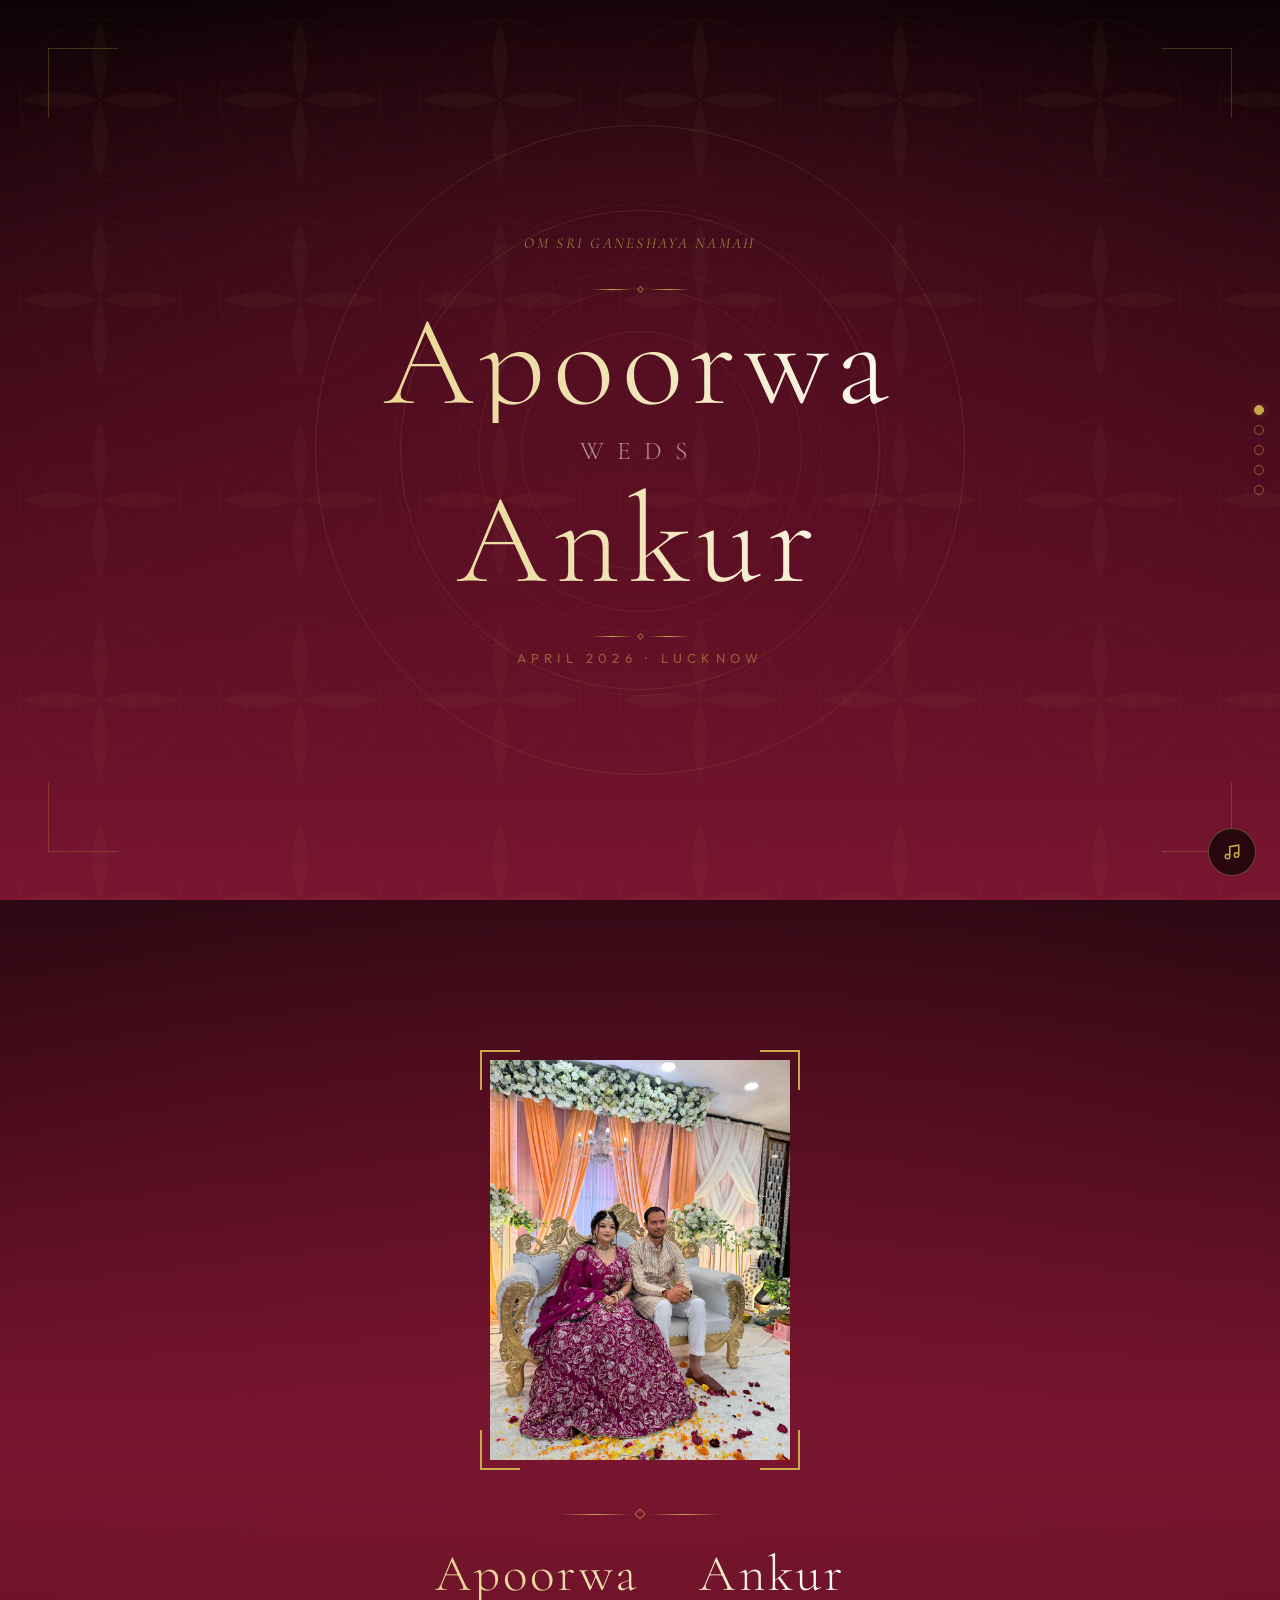
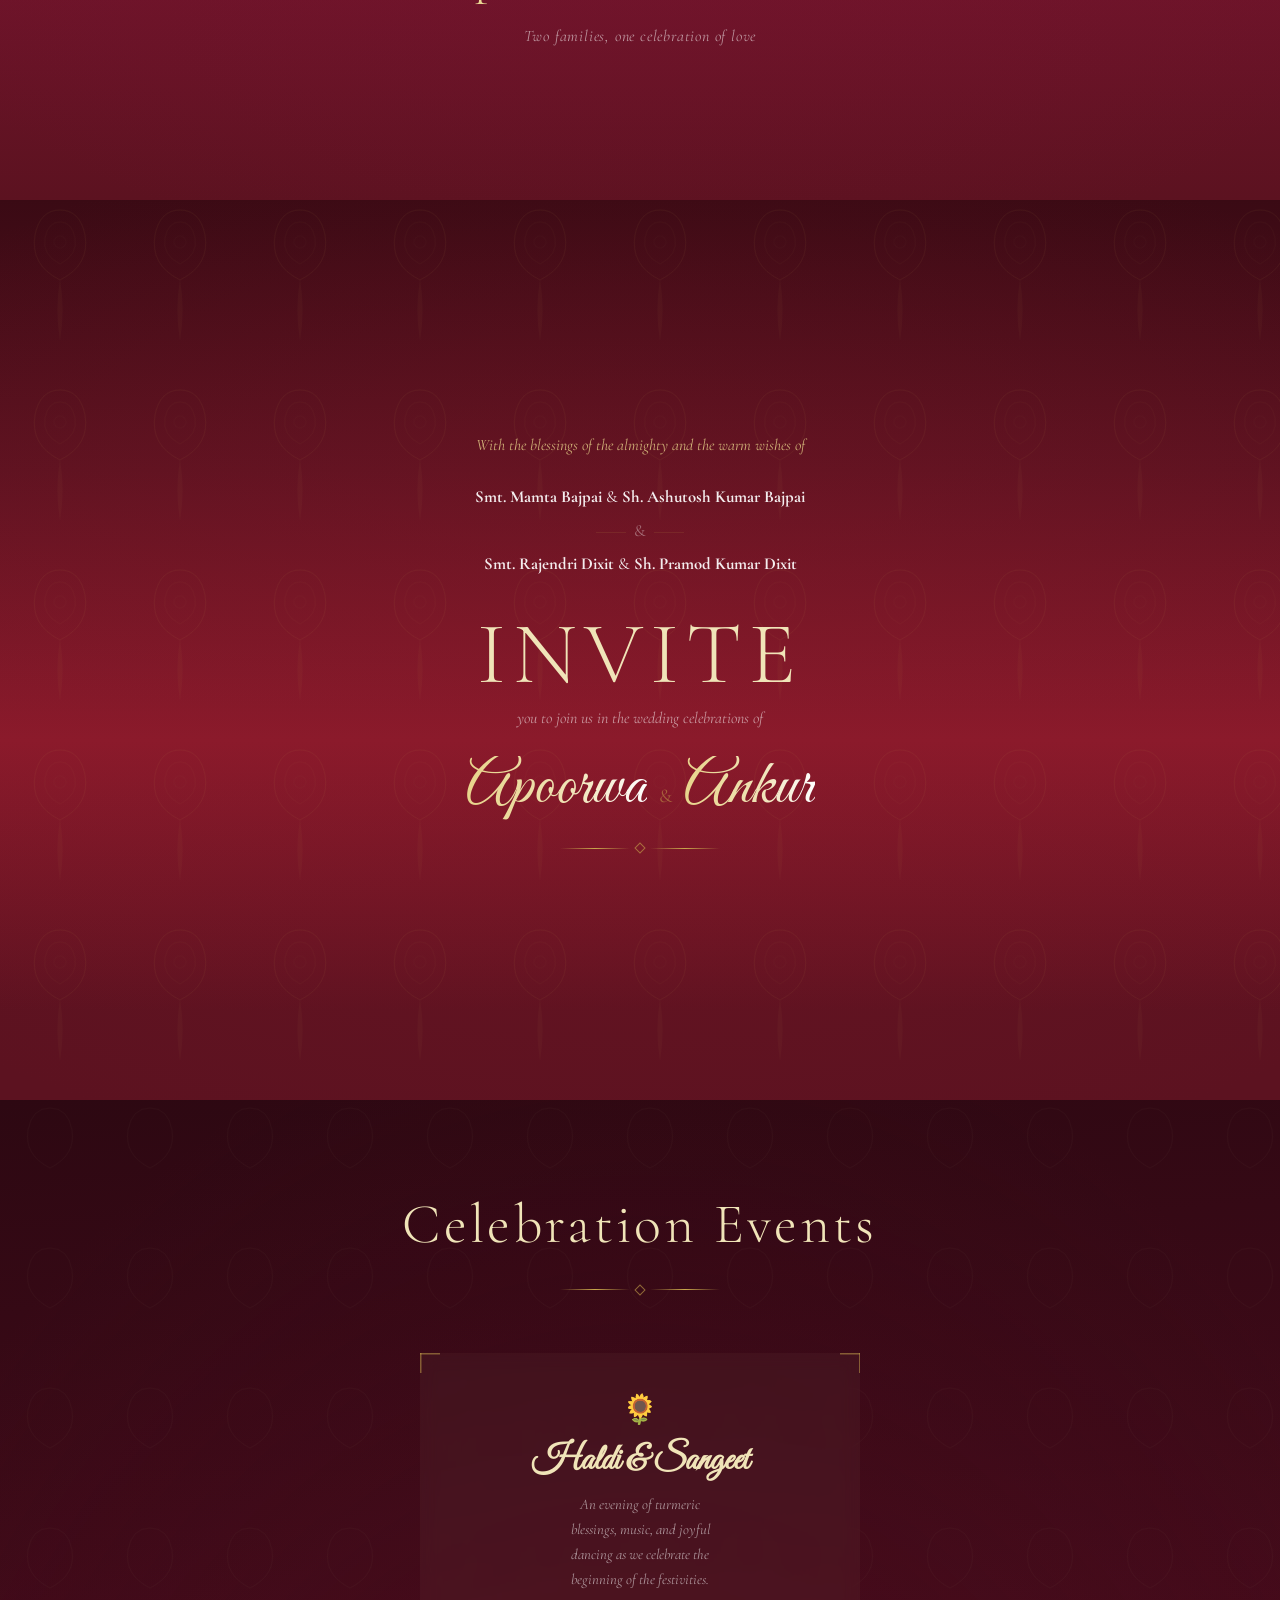
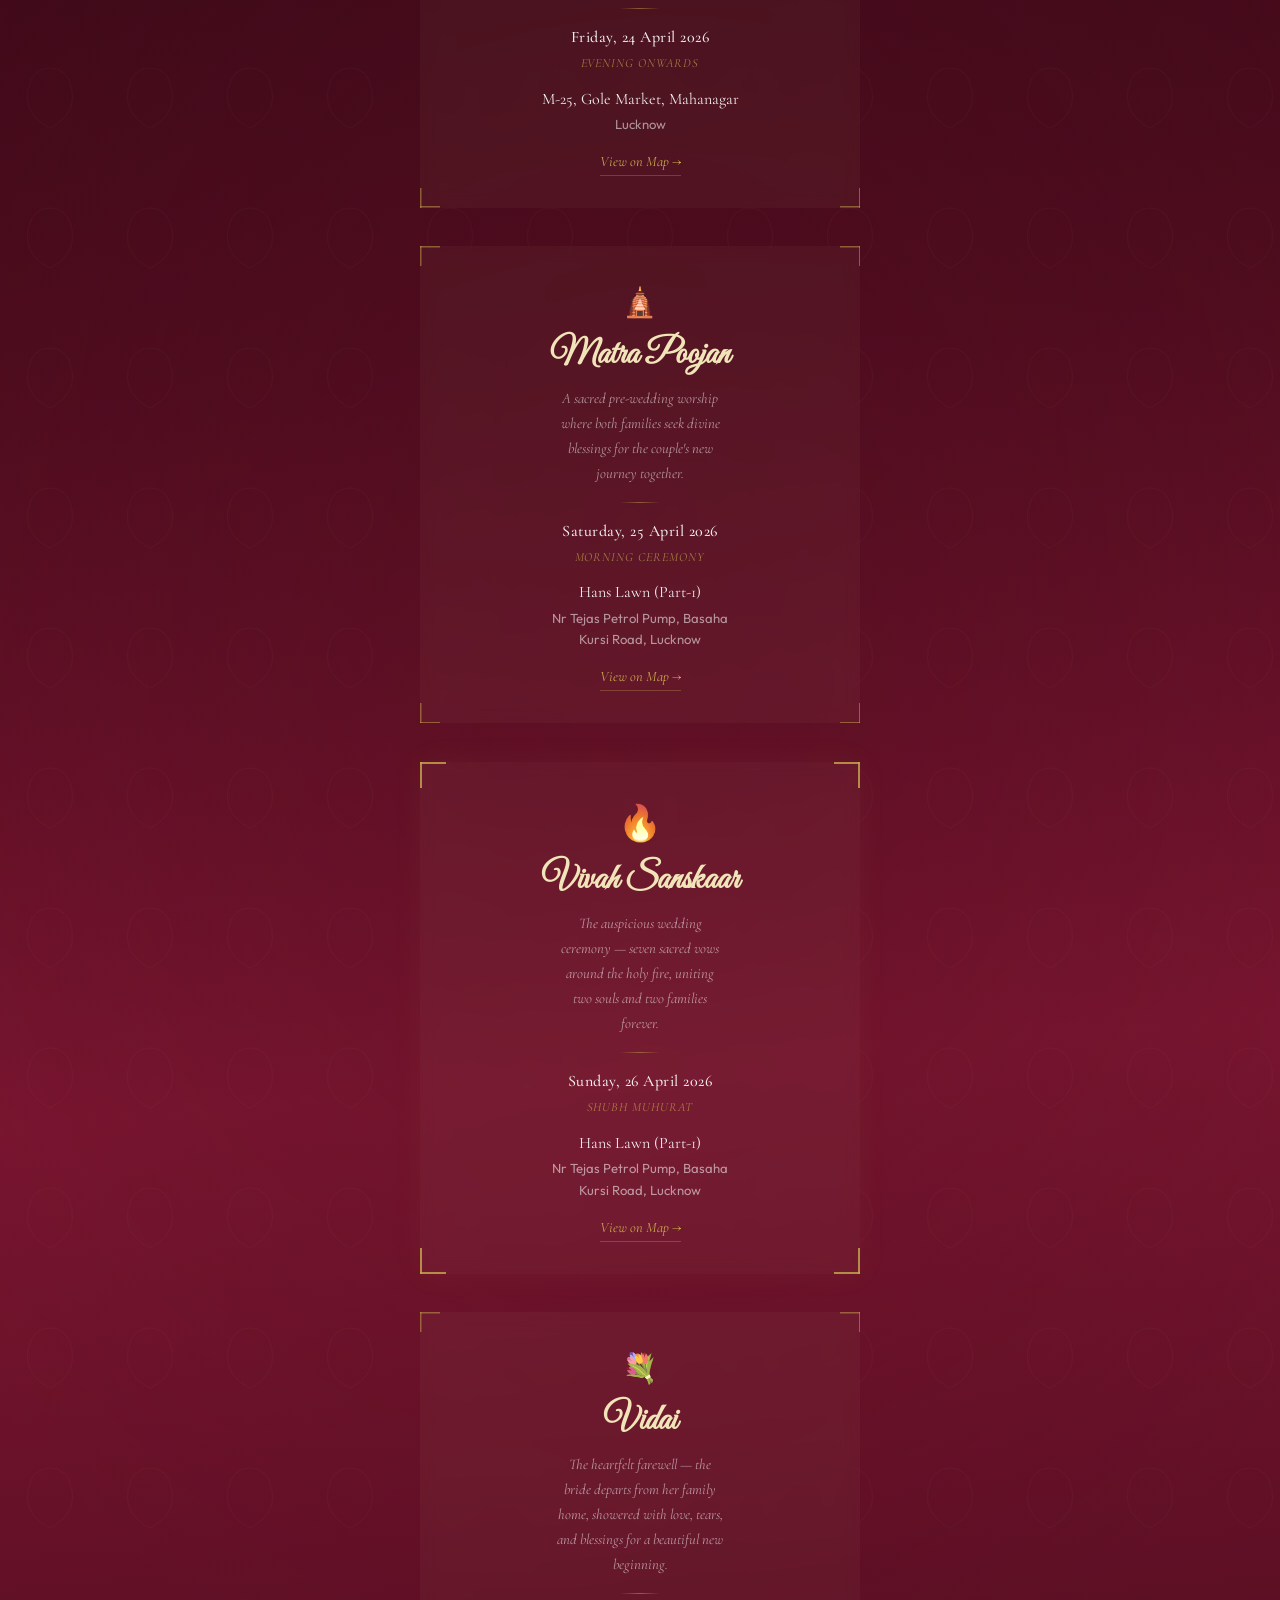
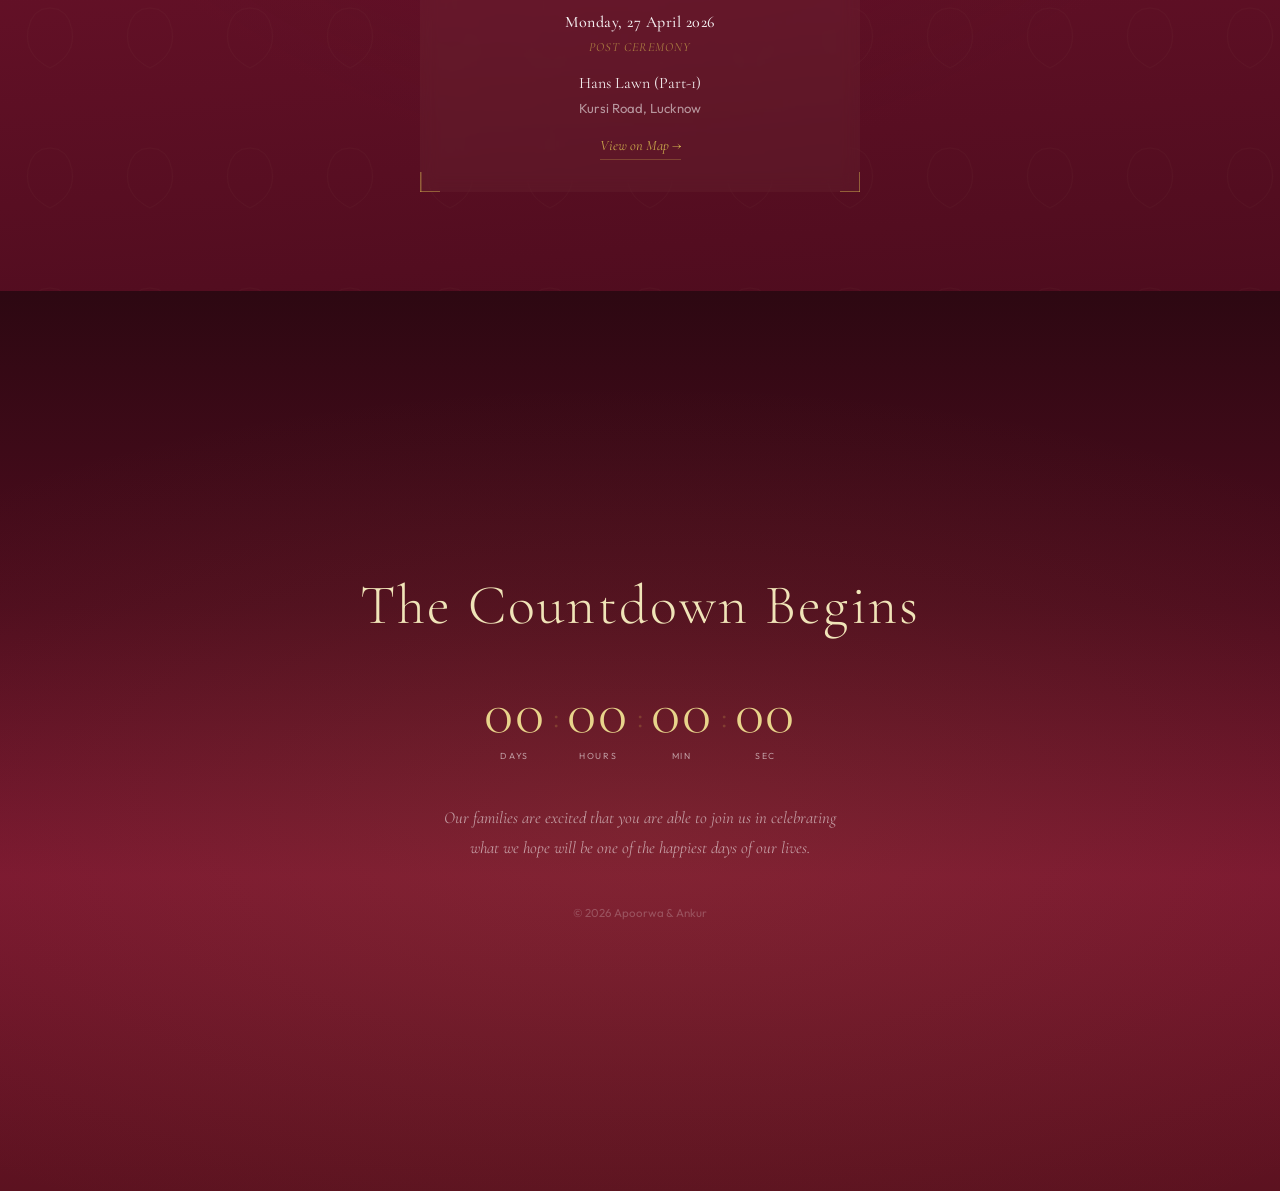
==== all.html @ f577709d "Center couple photo, enrich event cards with descriptions and icons Made-with: Cursor" ====
<!DOCTYPE html>
<html lang="en">
<head>
  <meta charset="UTF-8"/>
  <meta name="viewport" content="width=device-width, initial-scale=1.0"/>
  <meta name="description" content="Apoorwa & Ankur — Wedding Celebration, April 2026, Lucknow"/>
  <title>Apoorwa & Ankur</title>
  <link rel="icon" href="assets/favicon.svg" type="image/svg+xml"/>
  <link rel="preconnect" href="https://fonts.googleapis.com"/>
  <link rel="preconnect" href="https://fonts.gstatic.com" crossorigin/>
  <link href="https://fonts.googleapis.com/css2?family=Cormorant+Garamond:ital,wght@0,300;0,400;0,500;0,600;0,700;1,400&family=Outfit:wght@300;400;500&family=Great+Vibes&display=swap" rel="stylesheet"/>
  <link rel="stylesheet" href="css/style.css"/>
  <link rel="stylesheet" href="css/animations.css"/>
</head>
<body>

<!-- Page dots nav -->
<nav class="dots" aria-label="Page navigation">
  <button class="dot dot--active" data-target="hero" aria-label="Hero"></button>
  <button class="dot" data-target="couple" aria-label="The Couple"></button>
  <button class="dot" data-target="invite" aria-label="Invitation"></button>
  <button class="dot" data-target="events" aria-label="Events"></button>
  <button class="dot" data-target="closing" aria-label="Closing"></button>
</nav>

<!-- Music toggle -->
<button type="button" class="music-btn" id="musicToggle" aria-pressed="false" aria-label="Play music">
  <svg width="18" height="18" viewBox="0 0 24 24" fill="none" stroke="currentColor" stroke-width="2"><path d="M9 18V5l12-2v13"/><circle cx="6" cy="18" r="3"/><circle cx="18" cy="16" r="3"/></svg>
</button>
<audio id="bgMusic" loop preload="metadata"><source src="assets/audio/shehnai.mp3" type="audio/mpeg"/></audio>

<!-- Floating petals & sparkles -->
<div class="petals" id="petals" aria-hidden="true"></div>
<div class="sparkles" id="sparkles" aria-hidden="true"></div>

<main class="pages" id="pages">

<!-- ═══════════ HERO ═══════════ -->
<section class="page page--hero" id="hero">
  <div class="page__bg page__bg--hero"></div>
  <div class="mandala mandala--1" aria-hidden="true"></div>
  <div class="mandala mandala--2" aria-hidden="true"></div>
  <div class="hero-corners" aria-hidden="true">
    <span class="corner corner--tl"></span>
    <span class="corner corner--tr"></span>
    <span class="corner corner--bl"></span>
    <span class="corner corner--br"></span>
  </div>
  <div class="page__content">
    <p class="hero__pre">Om Sri Ganeshaya Namah</p>
    <div class="ornament ornament--sm" aria-hidden="true"><span></span><span></span><span></span></div>
    <h1 class="hero__bride">Apoorwa</h1>
    <p class="hero__weds">weds</p>
    <h1 class="hero__groom">Ankur</h1>
    <div class="ornament ornament--sm" aria-hidden="true"><span></span><span></span><span></span></div>
    <p class="hero__date">April 2026 &middot; Lucknow</p>
  </div>
</section>

<!-- ═══════════ THE COUPLE ═══════════ -->
<section class="page page--couple" id="couple">
  <div class="page__bg page__bg--couple"></div>
  <div class="page__content couple-content">
    <div class="photo-frame">
      <img src="assets/images/couple.jpg" alt="Apoorwa & Ankur" class="photo-frame__img" loading="lazy"/>
    </div>
    <div class="ornament ornament--lg" aria-hidden="true"><span></span><span></span><span></span></div>
    <h2 class="couple__names">Apoorwa <span class="couple__amp">&amp;</span> Ankur</h2>
    <p class="couple__tagline">Two families, one celebration of love</p>
  </div>
</section>

<!-- ═══════════ INVITATION ═══════════ -->
<section class="page page--invite" id="invite">
  <div class="page__bg page__bg--invite"></div>
  <div class="page__content">
    <div class="invite-card">
      <p class="invite-card__pre">With the blessings of the almighty and the warm wishes of</p>
      <div class="invite-card__families">
        <p><strong>Smt. Mamta Bajpai</strong> &amp; <strong>Sh. Ashutosh Kumar Bajpai</strong></p>
        <p class="invite-card__and"><span class="ornament-line"></span>&amp;<span class="ornament-line"></span></p>
        <p><strong>Smt. Rajendri Dixit</strong> &amp; <strong>Sh. Pramod Kumar Dixit</strong></p>
      </div>
      <p class="invite-card__invite">INVITE</p>
      <p class="invite-card__text">you to join us in the wedding celebrations of</p>
      <div class="invite-card__couple">
        <span class="invite-card__name">Apoorwa</span>
        <span class="invite-card__amp">&amp;</span>
        <span class="invite-card__name">Ankur</span>
      </div>
      <div class="ornament ornament--lg" aria-hidden="true"><span></span><span></span><span></span></div>
    </div>
  </div>
</section>

<!-- ═══════════ EVENTS TIMELINE ═══════════ -->
<section class="page page--events" id="events">
  <div class="page__bg page__bg--events"></div>
  <div class="page__content events-content">
    <h2 class="events__heading">Celebration Events</h2>
    <div class="ornament ornament--lg" aria-hidden="true"><span></span><span></span><span></span></div>

    <div class="timeline">

      <!-- Haldi & Sangeet (version A) -->
      <article class="tl-card" id="ev-haldi" data-version="a">
        <div class="tl-card__body">
          <span class="tl-card__icon" aria-hidden="true">&#x1F33B;</span>
          <h3 class="tl-card__title">Haldi &amp; Sangeet</h3>
          <p class="tl-card__desc">An evening of turmeric blessings, music, and joyful dancing as we celebrate the beginning of the festivities.</p>
          <div class="tl-card__divider" aria-hidden="true"></div>
          <p class="tl-card__date">Friday, 24 April 2026</p>
          <p class="tl-card__time">Evening Onwards</p>
          <div class="tl-card__venue-block">
            <p class="tl-card__venue">M-25, Gole Market, Mahanagar</p>
            <p class="tl-card__city">Lucknow</p>
          </div>
          <a class="tl-card__link" href="https://www.google.com/maps/search/Gole+Market+Mahanagar+Lucknow" target="_blank" rel="noopener noreferrer">View on Map &rarr;</a>
        </div>
      </article>

      <!-- Matra Poojan -->
      <article class="tl-card" id="ev-matr">
        <div class="tl-card__body">
          <span class="tl-card__icon" aria-hidden="true">&#x1F6D5;</span>
          <h3 class="tl-card__title">Matra Poojan</h3>
          <p class="tl-card__desc">A sacred pre-wedding worship where both families seek divine blessings for the couple's new journey together.</p>
          <div class="tl-card__divider" aria-hidden="true"></div>
          <p class="tl-card__date">Saturday, 25 April 2026</p>
          <p class="tl-card__time">Morning Ceremony</p>
          <div class="tl-card__venue-block">
            <p class="tl-card__venue">Hans Lawn (Part-1)</p>
            <p class="tl-card__addr">Nr Tejas Petrol Pump, Basaha</p>
            <p class="tl-card__city">Kursi Road, Lucknow</p>
          </div>
          <a class="tl-card__link" href="https://www.google.com/maps/search/Hans+Lawn+Kursi+Road+Lucknow" target="_blank" rel="noopener noreferrer">View on Map &rarr;</a>
        </div>
      </article>

      <!-- Vivah -->
      <article class="tl-card tl-card--highlight" id="ev-vivah">
        <div class="tl-card__body">
          <span class="tl-card__icon tl-card__icon--lg" aria-hidden="true">&#x1F525;</span>
          <h3 class="tl-card__title">Vivah Sanskaar</h3>
          <p class="tl-card__desc">The auspicious wedding ceremony &mdash; seven sacred vows around the holy fire, uniting two souls and two families forever.</p>
          <div class="tl-card__divider" aria-hidden="true"></div>
          <p class="tl-card__date">Sunday, 26 April 2026</p>
          <p class="tl-card__time">Shubh Muhurat</p>
          <div class="tl-card__venue-block">
            <p class="tl-card__venue">Hans Lawn (Part-1)</p>
            <p class="tl-card__addr">Nr Tejas Petrol Pump, Basaha</p>
            <p class="tl-card__city">Kursi Road, Lucknow</p>
          </div>
          <a class="tl-card__link" href="https://www.google.com/maps/search/Hans+Lawn+Kursi+Road+Lucknow" target="_blank" rel="noopener noreferrer">View on Map &rarr;</a>
        </div>
      </article>

      <!-- Vidai -->
      <article class="tl-card" id="ev-vidai">
        <div class="tl-card__body">
          <span class="tl-card__icon" aria-hidden="true">&#x1F490;</span>
          <h3 class="tl-card__title">Vidai</h3>
          <p class="tl-card__desc">The heartfelt farewell &mdash; the bride departs from her family home, showered with love, tears, and blessings for a beautiful new beginning.</p>
          <div class="tl-card__divider" aria-hidden="true"></div>
          <p class="tl-card__date">Monday, 27 April 2026</p>
          <p class="tl-card__time">Post Ceremony</p>
          <div class="tl-card__venue-block">
            <p class="tl-card__venue">Hans Lawn (Part-1)</p>
            <p class="tl-card__city">Kursi Road, Lucknow</p>
          </div>
          <a class="tl-card__link" href="https://www.google.com/maps/search/Hans+Lawn+Kursi+Road+Lucknow" target="_blank" rel="noopener noreferrer">View on Map &rarr;</a>
        </div>
      </article>
    </div>
  </div>
</section>

<!-- ═══════════ COUNTDOWN / CLOSING ═══════════ -->
<section class="page page--closing" id="closing">
  <div class="page__bg page__bg--closing"></div>
  <div class="page__content">
    <h2 class="closing__heading">The Countdown Begins</h2>
    <div class="countdown" id="countdownRoot">
      <span class="cd-block"><span class="cd-n" id="cdDays">00</span><span class="cd-l">Days</span></span>
      <span class="cd-sep">:</span>
      <span class="cd-block"><span class="cd-n" id="cdHours">00</span><span class="cd-l">Hours</span></span>
      <span class="cd-sep">:</span>
      <span class="cd-block"><span class="cd-n" id="cdMins">00</span><span class="cd-l">Min</span></span>
      <span class="cd-sep">:</span>
      <span class="cd-block"><span class="cd-n" id="cdSecs">00</span><span class="cd-l">Sec</span></span>
    </div>
    <p class="closing__text">Our families are excited that you are able to join us in celebrating what we hope will be one of the happiest days of our lives.</p>
    <p class="closing__copy">&copy; <span id="year"></span> Apoorwa &amp; Ankur</p>
  </div>
</section>

</main>

<script src="js/main.js" defer></script>
</body>
</html>
---- css/style.css ----
/* =================================================================
   Apoorwa & Ankur — Hindu Wedding
   Maroon / red / gold  ·  Timeline events  ·  Ornate corners
   ================================================================= */

:root{
  --maroon:#7a1530;--maroon-d:#4e0c1e;--maroon-dd:#2d0812;--maroon-bg:#1a0508;
  --red:#8b1a2b;--red-d:#5c1220;--red-dd:#3a0a14;
  --gold:#c9a84c;--gold-l:#e8d48b;--gold-p:#f0e4b8;--gold-d:#a07828;
  --cream:#faf3e8;--cream-d:#f0e4d0;
  --rose:#b85c78;--rose-d:#8a3d55;
  --txt-l:rgba(255,255,255,.92);--txt-dl:rgba(255,255,255,.55);
  --ff-d:"Cormorant Garamond",Georgia,serif;
  --ff-s:"Great Vibes",cursive;
  --ff-b:"Outfit",system-ui,sans-serif;
}

*,*::before,*::after{box-sizing:border-box;margin:0}
html{scroll-behavior:smooth}
body{font-family:var(--ff-b);font-weight:400;color:#fff;background:var(--maroon-bg);line-height:1.6;overflow-x:hidden}

/* ═══════ LAYOUT ═══════ */
.pages{-webkit-overflow-scrolling:touch}
.page{min-height:100vh;min-height:100dvh;position:relative;display:flex;align-items:center;justify-content:center;overflow:hidden}

@media(max-width:767px){
  body{overflow:hidden;height:100vh;height:100dvh}
  .pages{height:100vh;height:100dvh;overflow-y:auto;scroll-snap-type:y mandatory}
  .page{height:100vh;height:100dvh;min-height:auto;scroll-snap-align:start}
  .page--events{height:auto;min-height:100dvh;scroll-snap-align:start}
}

/* ═══════ BACKGROUNDS ═══════ */
.page__bg{position:absolute;inset:0;z-index:0}

.page__bg--hero{
  background:
    url("data:image/svg+xml,%3Csvg xmlns='http://www.w3.org/2000/svg' width='200' height='200'%3E%3Ccircle cx='100' cy='100' r='80' fill='none' stroke='rgba(201,168,76,.07)' stroke-width='.6'/%3E%3Ccircle cx='100' cy='100' r='55' fill='none' stroke='rgba(201,168,76,.06)' stroke-width='.5'/%3E%3Ccircle cx='100' cy='100' r='30' fill='none' stroke='rgba(201,168,76,.05)' stroke-width='.4'/%3E%3Cpath d='M100 20 Q115 60 100 100 Q85 60 100 20' fill='rgba(201,168,76,.04)'/%3E%3Cpath d='M100 180 Q115 140 100 100 Q85 140 100 180' fill='rgba(201,168,76,.04)'/%3E%3Cpath d='M20 100 Q60 85 100 100 Q60 115 20 100' fill='rgba(201,168,76,.04)'/%3E%3Cpath d='M180 100 Q140 85 100 100 Q140 115 180 100' fill='rgba(201,168,76,.04)'/%3E%3C/svg%3E"),
    radial-gradient(ellipse 60% 50% at 50% 40%,rgba(122,21,48,.4),transparent),
    linear-gradient(180deg,#0d0305 0%,var(--maroon-dd) 25%,var(--maroon-d) 55%,var(--maroon) 100%);
}

.page__bg--couple{
  background:
    radial-gradient(ellipse 70% 60% at 50% 50%,rgba(122,21,48,.5),transparent),
    linear-gradient(180deg,var(--maroon-dd) 0%,var(--maroon-d) 30%,var(--maroon) 60%,var(--red-d) 100%);
}

.page__bg--invite{
  background:
    url("data:image/svg+xml,%3Csvg xmlns='http://www.w3.org/2000/svg' width='120' height='180'%3E%3Cpath d='M60 10 Q80 10 85 35 Q90 65 60 80 Q30 65 35 35 Q40 10 60 10Z' fill='none' stroke='rgba(201,168,76,.1)' stroke-width='.6'/%3E%3Cpath d='M60 22 Q72 22 75 38 Q78 55 60 64 Q42 55 45 38 Q48 22 60 22Z' fill='none' stroke='rgba(201,168,76,.07)' stroke-width='.4'/%3E%3Ccircle cx='60' cy='42' r='6' fill='none' stroke='rgba(201,168,76,.06)' stroke-width='.3'/%3E%3Cpath d='M60 80 Q55 110 60 140 Q65 110 60 80' fill='rgba(201,168,76,.04)'/%3E%3C/svg%3E"),
    radial-gradient(ellipse 80% 60% at 50% 50%,rgba(139,26,43,.3),transparent),
    linear-gradient(180deg,var(--red-dd),var(--red-d) 30%,var(--red) 60%,var(--red-d) 90%);
}

.page__bg--events{
  background:
    url("data:image/svg+xml,%3Csvg xmlns='http://www.w3.org/2000/svg' width='100' height='140'%3E%3Cpath d='M50 8 Q68 8 72 30 Q76 55 50 68 Q24 55 28 30 Q32 8 50 8Z' fill='none' stroke='rgba(232,212,139,.06)' stroke-width='.5'/%3E%3C/svg%3E"),
    radial-gradient(ellipse 70% 50% at 50% 45%,rgba(78,12,30,.35),transparent),
    linear-gradient(175deg,var(--maroon-dd) 0%,var(--maroon-d) 35%,var(--maroon) 65%,var(--maroon-d) 100%);
}

.page__bg--closing{
  background:
    radial-gradient(ellipse 80% 50% at 50% 60%,rgba(201,168,76,.1),transparent),
    linear-gradient(180deg,var(--maroon-dd),var(--maroon-d) 35%,var(--maroon) 65%,var(--red-d));
}

/* ═══════ PAGE CONTENT ═══════ */
.page__content{position:relative;z-index:2;text-align:center;padding:3rem 1.5rem;width:100%;max-width:36rem;margin:0 auto}

/* ═══════════════════════════════
   SPINNING MANDALAS (hero)
   ═══════════════════════════════ */
.mandala{position:absolute;border-radius:50%;border:1.5px solid rgba(201,168,76,.15);z-index:1;pointer-events:none}
.mandala::before,.mandala::after{content:'';position:absolute;border-radius:50%;border:1px solid rgba(201,168,76,.1)}
.mandala::before{inset:12%;border-style:dashed}
.mandala::after{inset:25%}
.mandala--1{width:clamp(280px,50vw,500px);height:clamp(280px,50vw,500px);top:50%;left:50%;transform:translate(-50%,-50%)}
.mandala--2{width:clamp(200px,35vw,360px);height:clamp(200px,35vw,360px);top:50%;left:50%;transform:translate(-50%,-50%)}

/* ═══════ FLOATING PETALS & SPARKLES ═══════ */
.petals{position:fixed;inset:0;z-index:99;pointer-events:none;overflow:hidden}
.petal{position:absolute;border-radius:50% 0 50% 0;background:radial-gradient(circle at 30% 30%,var(--gold),var(--gold-d));opacity:0}
.sparkles{position:fixed;inset:0;z-index:98;pointer-events:none;overflow:hidden}
.sparkle{position:absolute;border-radius:50%;background:var(--gold-l);opacity:0}

/* ═══════════════════════════════
   HERO
   ═══════════════════════════════ */
.hero__pre{font-family:var(--ff-d);font-style:italic;font-size:clamp(.8rem,2vw,.95rem);color:var(--gold);letter-spacing:.15em;text-transform:uppercase;margin-bottom:2rem;opacity:.7}
.hero__bride,.hero__groom{font-family:var(--ff-d);font-weight:300;font-size:clamp(4rem,14vw,8rem);letter-spacing:.06em;line-height:.95;color:var(--txt-l)}
.hero__bride{color:var(--gold-l)}
.hero__weds{font-family:var(--ff-d);font-weight:300;font-size:clamp(1.2rem,3vw,1.6rem);letter-spacing:.5em;text-transform:uppercase;color:var(--txt-dl);margin:.5rem 0}
.hero__groom{margin-bottom:2rem}
.hero__date{font-size:clamp(.7rem,1.8vw,.82rem);letter-spacing:.4em;text-transform:uppercase;color:var(--gold);opacity:.5}

/* ═══════════════════════════════
   COUPLE PHOTO — gradient corner brackets
   Corners drawn via background-image gradients on the
   element itself, so they always align with the box edges.
   ═══════════════════════════════ */
.couple-content{max-width:40rem;display:flex;flex-direction:column;align-items:center;justify-content:center;padding-top:2rem;padding-bottom:2rem}
.photo-frame{
  --cl:clamp(24px,6vw,40px);--ct:2px;--cg:var(--gold);
  position:relative;width:clamp(180px,42vw,260px);margin:0 auto 1.5rem;padding:10px;
  background:
    linear-gradient(var(--cg),var(--cg)) 0 0/var(--cl) var(--ct) no-repeat,
    linear-gradient(var(--cg),var(--cg)) 0 0/var(--ct) var(--cl) no-repeat,
    linear-gradient(var(--cg),var(--cg)) 100% 0/var(--cl) var(--ct) no-repeat,
    linear-gradient(var(--cg),var(--cg)) 100% 0/var(--ct) var(--cl) no-repeat,
    linear-gradient(var(--cg),var(--cg)) 0 100%/var(--cl) var(--ct) no-repeat,
    linear-gradient(var(--cg),var(--cg)) 0 100%/var(--ct) var(--cl) no-repeat,
    linear-gradient(var(--cg),var(--cg)) 100% 100%/var(--cl) var(--ct) no-repeat,
    linear-gradient(var(--cg),var(--cg)) 100% 100%/var(--ct) var(--cl) no-repeat;
}
.photo-frame__img{width:100%;display:block;aspect-ratio:3/4;object-fit:cover;object-position:center 20%;max-height:45vh}

.couple__names{
  font-family:var(--ff-d);font-weight:300;
  font-size:clamp(2rem,6vw,3.2rem);
  color:var(--gold-p);letter-spacing:.06em;margin-bottom:.5rem;
}
.couple__amp{font-family:var(--ff-d);font-weight:300;font-size:clamp(1.2rem,3vw,1.6rem);color:var(--gold);opacity:.5;margin:0 .3rem}
.couple__tagline{font-family:var(--ff-d);font-style:italic;font-size:clamp(.85rem,2.2vw,1rem);color:var(--txt-dl);letter-spacing:.05em}

/* ═══════════════════════════════
   INVITATION CARD
   ═══════════════════════════════ */
.invite-card{padding:1rem 0}
.invite-card__pre{font-family:var(--ff-d);font-style:italic;font-size:clamp(.85rem,2.2vw,1rem);color:var(--gold-l);margin-bottom:1.5rem;opacity:.8;line-height:1.7}
.invite-card__families{margin-bottom:2rem}
.invite-card__families p{font-family:var(--ff-d);font-size:clamp(.9rem,2.3vw,1.05rem);line-height:1.7;color:var(--txt-l)}
.invite-card__and{font-family:var(--ff-d);font-size:1.2rem;color:var(--gold);opacity:.4;margin:.3rem 0}
.invite-card__invite{font-family:var(--ff-d);font-weight:300;font-size:clamp(3rem,10vw,5.5rem);letter-spacing:.08em;color:var(--gold-p);margin-bottom:.5rem;line-height:1}
.invite-card__text{font-family:var(--ff-d);font-style:italic;font-size:clamp(.85rem,2.2vw,1rem);color:var(--txt-dl);margin-bottom:1.5rem}
.invite-card__couple{display:flex;align-items:baseline;justify-content:center;gap:.75rem;flex-wrap:wrap;margin-bottom:1.5rem}
.invite-card__name{font-family:var(--ff-s);font-size:clamp(2.5rem,8vw,4rem);color:var(--gold-l);line-height:1}
.invite-card__amp{font-family:var(--ff-d);font-size:1.2rem;color:var(--gold);opacity:.5}

/* ═══════════════════════════════
   EVENTS TIMELINE
   ═══════════════════════════════ */
.events-content{max-width:44rem;padding-top:4rem;padding-bottom:4rem}
.events__heading{
  font-family:var(--ff-d);font-weight:300;
  font-size:clamp(2.2rem,6vw,3.5rem);
  color:var(--gold-p);letter-spacing:.06em;margin-bottom:.5rem;
}

.timeline{position:relative;margin-top:2.5rem;display:flex;flex-direction:column;align-items:center}
.timeline__line{display:none}

.tl-card{position:relative;padding:1.2rem 0;width:100%;display:flex;justify-content:center}
.tl-card__dot{display:none}
.tl-card__dot--lg{display:none}

.tl-card__body{
  --cl:20px;--ct:1.5px;--cc:rgba(201,168,76,.5);
  position:relative;
  width:clamp(270px,80vw,340px);
  padding:2rem 1.8rem;
  backdrop-filter:blur(8px);
  text-align:center;
  transition:box-shadow .4s;
  background:
    linear-gradient(var(--cc),var(--cc)) 0 0/var(--cl) var(--ct) no-repeat,
    linear-gradient(var(--cc),var(--cc)) 0 0/var(--ct) var(--cl) no-repeat,
    linear-gradient(var(--cc),var(--cc)) 100% 0/var(--cl) var(--ct) no-repeat,
    linear-gradient(var(--cc),var(--cc)) 100% 0/var(--ct) var(--cl) no-repeat,
    linear-gradient(var(--cc),var(--cc)) 0 100%/var(--cl) var(--ct) no-repeat,
    linear-gradient(var(--cc),var(--cc)) 0 100%/var(--ct) var(--cl) no-repeat,
    linear-gradient(var(--cc),var(--cc)) 100% 100%/var(--cl) var(--ct) no-repeat,
    linear-gradient(var(--cc),var(--cc)) 100% 100%/var(--ct) var(--cl) no-repeat,
    rgba(240,228,184,.04);
}
.tl-card__body:hover{
  box-shadow:0 0 40px rgba(201,168,76,.08);
}

.tl-card--highlight .tl-card__body{
  --cl:26px;--ct:2px;--cc:rgba(201,168,76,.8);
  box-shadow:0 0 30px rgba(201,168,76,.06);
}

.tl-card__icon{
  display:block;font-size:1.8rem;margin-bottom:.6rem;
  filter:grayscale(.3) brightness(1.1);
}
.tl-card__icon--lg{font-size:2.2rem}

.tl-card__title{
  font-family:var(--ff-s);font-size:clamp(1.6rem,5vw,2.2rem);
  color:var(--gold-p);margin-bottom:.6rem;line-height:1.2;
}
.tl-card__desc{
  font-family:var(--ff-d);font-style:italic;
  font-size:clamp(.8rem,2vw,.92rem);
  color:var(--txt-dl);line-height:1.7;
  margin-bottom:1rem;max-width:28ch;margin-left:auto;margin-right:auto;
}
.tl-card__divider{
  width:40px;height:1px;margin:0 auto 1rem;
  background:linear-gradient(90deg,transparent,var(--gold),transparent);opacity:.5;
}
.tl-card__date{
  font-family:var(--ff-d);font-weight:500;
  font-size:clamp(.88rem,2.3vw,1rem);
  color:var(--txt-l);margin-bottom:.2rem;letter-spacing:.03em;
}
.tl-card__time{
  font-family:var(--ff-d);font-style:italic;
  font-size:.78rem;color:var(--gold);opacity:.7;
  letter-spacing:.08em;text-transform:uppercase;margin-bottom:.8rem;
}
.tl-card__venue-block{margin-bottom:.8rem}
.tl-card__venue{font-family:var(--ff-d);font-size:clamp(.88rem,2.2vw,1rem);color:var(--txt-l);margin-bottom:.1rem}
.tl-card__addr{font-size:.82rem;color:var(--txt-dl);margin-bottom:.05rem}
.tl-card__city{font-size:.82rem;color:var(--txt-dl)}
.tl-card__link{
  display:inline-block;font-family:var(--ff-d);font-style:italic;
  font-size:.9rem;color:var(--gold);text-decoration:none;
  border-bottom:1px solid rgba(201,168,76,.3);padding-bottom:2px;
  transition:color .3s,border-color .3s;
}
.tl-card__link:hover{color:var(--gold-l);border-color:var(--gold-l)}

/* ═══════════════════════════════
   COUNTDOWN / CLOSING
   ═══════════════════════════════ */
.closing__heading{font-family:var(--ff-d);font-weight:300;font-size:clamp(2rem,6vw,3.5rem);color:var(--gold-p);margin-bottom:2rem;letter-spacing:.04em}
.countdown{display:flex;align-items:center;justify-content:center;gap:.5rem;margin-bottom:2.5rem}
.cd-block{text-align:center}
.cd-n{display:block;font-family:var(--ff-d);font-weight:300;font-size:clamp(2.2rem,7vw,3.8rem);color:var(--gold-l);line-height:1;letter-spacing:.03em}
.cd-l{display:block;font-size:.55rem;text-transform:uppercase;letter-spacing:.2em;color:var(--txt-dl);margin-top:.35rem}
.cd-sep{font-family:var(--ff-d);font-size:clamp(1.2rem,3vw,2rem);color:var(--gold);opacity:.25;padding-bottom:.8rem}
.closing__text{font-family:var(--ff-d);font-style:italic;font-size:clamp(.88rem,2.2vw,1.05rem);color:var(--txt-dl);max-width:26rem;margin:0 auto 2.5rem;line-height:1.8}
.closing__copy{font-size:.72rem;color:var(--txt-dl);opacity:.4}

/* ═══════════════════════════════
   NAVIGATION DOTS
   ═══════════════════════════════ */
.dots{position:fixed;right:1rem;top:50%;transform:translateY(-50%);z-index:100;display:flex;flex-direction:column;gap:10px}
.dot{width:10px;height:10px;border-radius:50%;border:1.5px solid rgba(201,168,76,.5);background:transparent;cursor:pointer;padding:0;transition:all .3s}
.dot--active,.dot:hover{background:var(--gold);border-color:var(--gold);box-shadow:0 0 8px rgba(201,168,76,.3)}

/* ═══════════════════════════════
   MUSIC BUTTON
   ═══════════════════════════════ */
.music-btn{position:fixed;bottom:1.5rem;right:1.5rem;z-index:100;width:48px;height:48px;border-radius:50%;border:1.5px solid rgba(201,168,76,.4);background:rgba(26,5,8,.85);color:var(--gold);cursor:pointer;display:flex;align-items:center;justify-content:center;transition:all .25s;backdrop-filter:blur(8px)}
.music-btn:hover{border-color:var(--gold);background:rgba(201,168,76,.12)}

/* ═══════════════════════════════
   ORNAMENTAL ELEMENTS
   ═══════════════════════════════ */
.ornament{display:flex;align-items:center;justify-content:center;gap:6px;margin:1rem auto}
.ornament span:first-child,.ornament span:last-child{width:clamp(30px,8vw,60px);height:1px;background:linear-gradient(90deg,transparent,var(--gold),transparent)}
.ornament span:nth-child(2){width:6px;height:6px;border:1px solid var(--gold);transform:rotate(45deg);opacity:.6}
.ornament--sm{margin:.6rem auto}
.ornament--sm span:first-child,.ornament--sm span:last-child{width:clamp(20px,6vw,40px)}
.ornament--sm span:nth-child(2){width:5px;height:5px}
.ornament--lg{margin:1rem auto}
.ornament--lg span:first-child,.ornament--lg span:last-child{width:clamp(40px,10vw,70px)}
.ornament--lg span:nth-child(2){width:8px;height:8px}
.ornament-line{display:inline-block;width:clamp(16px,4vw,30px);height:1px;background:var(--gold);opacity:.3;vertical-align:middle;margin:0 .5rem}

/* Hero corner ornaments */
.hero-corners{position:absolute;inset:2rem;z-index:1;pointer-events:none}
.corner{position:absolute;width:clamp(30px,6vw,50px);height:clamp(30px,6vw,50px)}
.corner::before,.corner::after{content:'';position:absolute;background:var(--gold);opacity:.25}
.corner::before{width:100%;height:1px;top:0}
.corner::after{width:1px;height:100%;left:0}
.corner--tl{top:0;left:0}
.corner--tr{top:0;right:0}.corner--tr::before{right:0;left:auto}.corner--tr::after{right:0;left:auto}
.corner--bl{bottom:0;left:0}.corner--bl::before{bottom:0;top:auto}.corner--bl::after{bottom:0;top:auto}
.corner--br{bottom:0;right:0}.corner--br::before{right:0;left:auto;bottom:0;top:auto}.corner--br::after{right:0;left:auto;bottom:0;top:auto}

/* ═══════════════════════════════
   RESPONSIVE
   ═══════════════════════════════ */
@media(max-width:767px){}
@media(max-width:480px){
  .dots{right:.5rem;gap:8px}
  .dot{width:8px;height:8px}
  .page__content{padding:1.5rem 1rem}
  .mandala--1{width:240px;height:240px}
  .mandala--2{width:170px;height:170px}
  .tl-card__body{padding:1.4rem 1.2rem}
}
@media(min-width:768px){
  .page__content{padding:4rem 2rem}
  .mandala--1{width:clamp(400px,55vw,650px);height:clamp(400px,55vw,650px)}
  .mandala--2{width:clamp(280px,40vw,480px);height:clamp(280px,40vw,480px)}
  .hero-corners{inset:3rem}
  .corner{width:70px;height:70px}
  .photo-frame{width:clamp(240px,25vw,320px)}

  .tl-card__body{width:clamp(320px,40vw,420px)}
}
@media(min-width:1024px){
  .hero__bride,.hero__groom{font-size:8rem}
  .page__content{max-width:44rem;padding:5rem 2rem}
  .events-content{max-width:50rem}
  .tl-card__body{width:clamp(360px,35vw,440px);padding:2rem 2rem}
  .tl-card__title{font-size:2.2rem}
}
@media(min-width:1440px){
  .mandala--1{width:700px;height:700px}
  .mandala--2{width:520px;height:520px}
  .hero-corners{inset:4rem}
  .corner{width:90px;height:90px}
  .events-content{max-width:56rem}
  .tl-card__body{width:clamp(400px,30vw,480px)}
}
---- css/animations.css ----
/* =================================================================
   ANIMATIONS — Apoorwa & Ankur Wedding
   ================================================================= */

/* ═══════ SCROLL-DRIVEN REVEALS ═══════ */
.page__content{opacity:0;transform:translateY(30px);transition:opacity .85s ease,transform .85s ease}
.page__content.visible{opacity:1;transform:translateY(0)}

/* ═══════ HERO ENTRANCE ═══════ */
.hero__pre,.hero__date{opacity:0;transition:opacity 1.2s ease .3s}
.page__content.visible .hero__pre,
.page__content.visible .hero__date{opacity:.7}
.page__content.visible .hero__date{opacity:.5}

.hero__bride{opacity:0;transform:translateX(-40px);transition:opacity 1s ease .15s,transform 1s cubic-bezier(.16,1,.3,1) .15s}
.hero__groom{opacity:0;transform:translateX(40px);transition:opacity 1s ease .3s,transform 1s cubic-bezier(.16,1,.3,1) .3s}
.hero__weds{opacity:0;transition:opacity .8s ease .5s}
.page__content.visible .hero__bride,
.page__content.visible .hero__groom{opacity:1;transform:translateX(0)}
.page__content.visible .hero__weds{opacity:1}

/* ═══════ COUPLE PHOTO ENTRANCE ═══════ */
.photo-frame{opacity:0;transform:translateY(30px) scale(.92);transition:opacity 1s ease,transform 1s cubic-bezier(.16,1,.3,1)}
.couple__names{opacity:0;transform:translateY(15px);transition:opacity .8s ease .3s,transform .8s ease .3s}
.couple__tagline{opacity:0;transition:opacity .8s ease .5s}
.page__content.visible .photo-frame{opacity:1;transform:translateY(0) scale(1)}
.page__content.visible .couple__names{opacity:1;transform:translateY(0)}
.page__content.visible .couple__tagline{opacity:1}

/* ═══════ INVITE ENTRANCE ═══════ */
.invite-card__invite{opacity:0;transform:scale(.85);transition:opacity 1s ease .1s,transform 1s ease .1s}
.invite-card__couple{opacity:0;transform:translateY(20px);transition:opacity .8s ease .35s,transform .8s ease .35s}
.page__content.visible .invite-card__invite{opacity:1;transform:scale(1)}
.page__content.visible .invite-card__couple{opacity:1;transform:translateY(0)}

/* ═══════ TIMELINE CARDS — staggered reveal ═══════ */
.tl-card{opacity:0;transform:translateY(30px);transition:opacity .7s ease,transform .7s ease}
.tl-card.visible{opacity:1;transform:translateY(0)}
.tl-card:nth-child(1){transition-delay:0s}
.tl-card:nth-child(2){transition-delay:.15s}
.tl-card:nth-child(3){transition-delay:.3s}
.tl-card:nth-child(4){transition-delay:.45s}

/* ═══════ COUNTDOWN ENTRANCE ═══════ */
.countdown{opacity:0;transform:translateY(20px);transition:opacity .8s ease .2s,transform .8s ease .2s}
.page__content.visible .countdown{opacity:1;transform:translateY(0)}

/* ═══════ SPINNING MANDALAS ═══════ */
@keyframes spin{
  from{transform:translate(-50%,-50%) rotate(0deg)}
  to{transform:translate(-50%,-50%) rotate(360deg)}
}
@keyframes spin-reverse{
  from{transform:translate(-50%,-50%) rotate(0deg)}
  to{transform:translate(-50%,-50%) rotate(-360deg)}
}
.mandala--1{animation:spin 45s linear infinite}
.mandala--2{animation:spin-reverse 35s linear infinite}

/* ═══════ GOLD SHIMMER ON NAMES ═══════ */
@keyframes shimmer{
  0%{background-position:200% center}
  100%{background-position:-200% center}
}
.hero__bride,.hero__groom{
  background:linear-gradient(90deg,var(--gold-l) 0%,var(--gold-p) 25%,#fff 50%,var(--gold-p) 75%,var(--gold-l) 100%);
  background-size:200% auto;
  -webkit-background-clip:text;background-clip:text;
  -webkit-text-fill-color:transparent;
  animation:shimmer 6s linear infinite;
}
.couple__names,.invite-card__name{
  background:linear-gradient(90deg,var(--gold-l) 0%,var(--gold-p) 30%,#fff 50%,var(--gold-p) 70%,var(--gold-l) 100%);
  background-size:200% auto;
  -webkit-background-clip:text;background-clip:text;
  -webkit-text-fill-color:transparent;
  animation:shimmer 8s linear infinite;
}

/* ═══════ PHOTO FRAME GLOW ═══════ */
@keyframes photo-glow{
  0%,100%{box-shadow:0 0 30px rgba(201,168,76,.1)}
  50%{box-shadow:0 0 50px rgba(201,168,76,.2)}
}
.photo-frame{animation:photo-glow 4s ease-in-out infinite}

/* ═══════ TIMELINE CARD BORDER SHIMMER ═══════ */
@keyframes card-border-pulse{
  0%,100%{border-color:rgba(201,168,76,.2);box-shadow:none}
  50%{border-color:rgba(201,168,76,.4);box-shadow:0 0 25px rgba(201,168,76,.06)}
}
.tl-card--highlight .tl-card__body{animation:card-border-pulse 4s ease-in-out infinite}

/* ═══════ FLOATING PETALS ═══════ */
@keyframes petal-fall{
  0%{opacity:0;transform:translateY(-5vh) translateX(0) rotate(0deg) scale(.7)}
  8%{opacity:.55}
  85%{opacity:.35}
  100%{opacity:0;transform:translateY(105vh) translateX(var(--drift,50px)) rotate(720deg) scale(.3)}
}

/* ═══════ SPARKLE TWINKLE ═══════ */
@keyframes sparkle-twinkle{
  0%{opacity:0;transform:scale(0)}
  50%{opacity:.8;transform:scale(1.2)}
  100%{opacity:0;transform:scale(0)}
}

/* ═══════ COUNTDOWN PULSE ═══════ */
@keyframes cd-pulse{
  0%,100%{opacity:1}
  50%{opacity:.7}
}
.cd-n{animation:cd-pulse 2s ease-in-out infinite}

/* ═══════ MUSIC BUTTON PULSE ═══════ */
@keyframes music-pulse{
  0%,100%{transform:scale(1)}
  50%{transform:scale(1.05)}
}
.music-btn[aria-pressed="true"]{animation:music-pulse 1.5s ease-in-out infinite}

/* ═══════ BACKGROUND PATTERN DRIFT ═══════ */
@keyframes pattern-drift{
  0%{background-position:0 0}
  100%{background-position:200px 200px}
}
.page__bg--hero,.page__bg--couple,.page__bg--invite,.page__bg--events{
  animation:pattern-drift 60s linear infinite;
}

/* ═══════ DOT ACTIVE RING ═══════ */
@keyframes dot-ring{
  0%{box-shadow:0 0 0 0 rgba(201,168,76,.4)}
  70%{box-shadow:0 0 0 6px rgba(201,168,76,0)}
  100%{box-shadow:0 0 0 0 rgba(201,168,76,0)}
}
.dot--active{animation:dot-ring 2s infinite}

/* ═══════ ORNAMENT DIAMOND SPIN ═══════ */
@keyframes diamond-spin{
  0%{transform:rotate(45deg)}
  100%{transform:rotate(405deg)}
}
.ornament span:nth-child(2){animation:diamond-spin 12s linear infinite}

/* ═══════ REDUCED MOTION ═══════ */
@media(prefers-reduced-motion:reduce){
  *{animation-duration:.01ms!important;animation-iteration-count:1!important;transition-duration:.01ms!important}
}
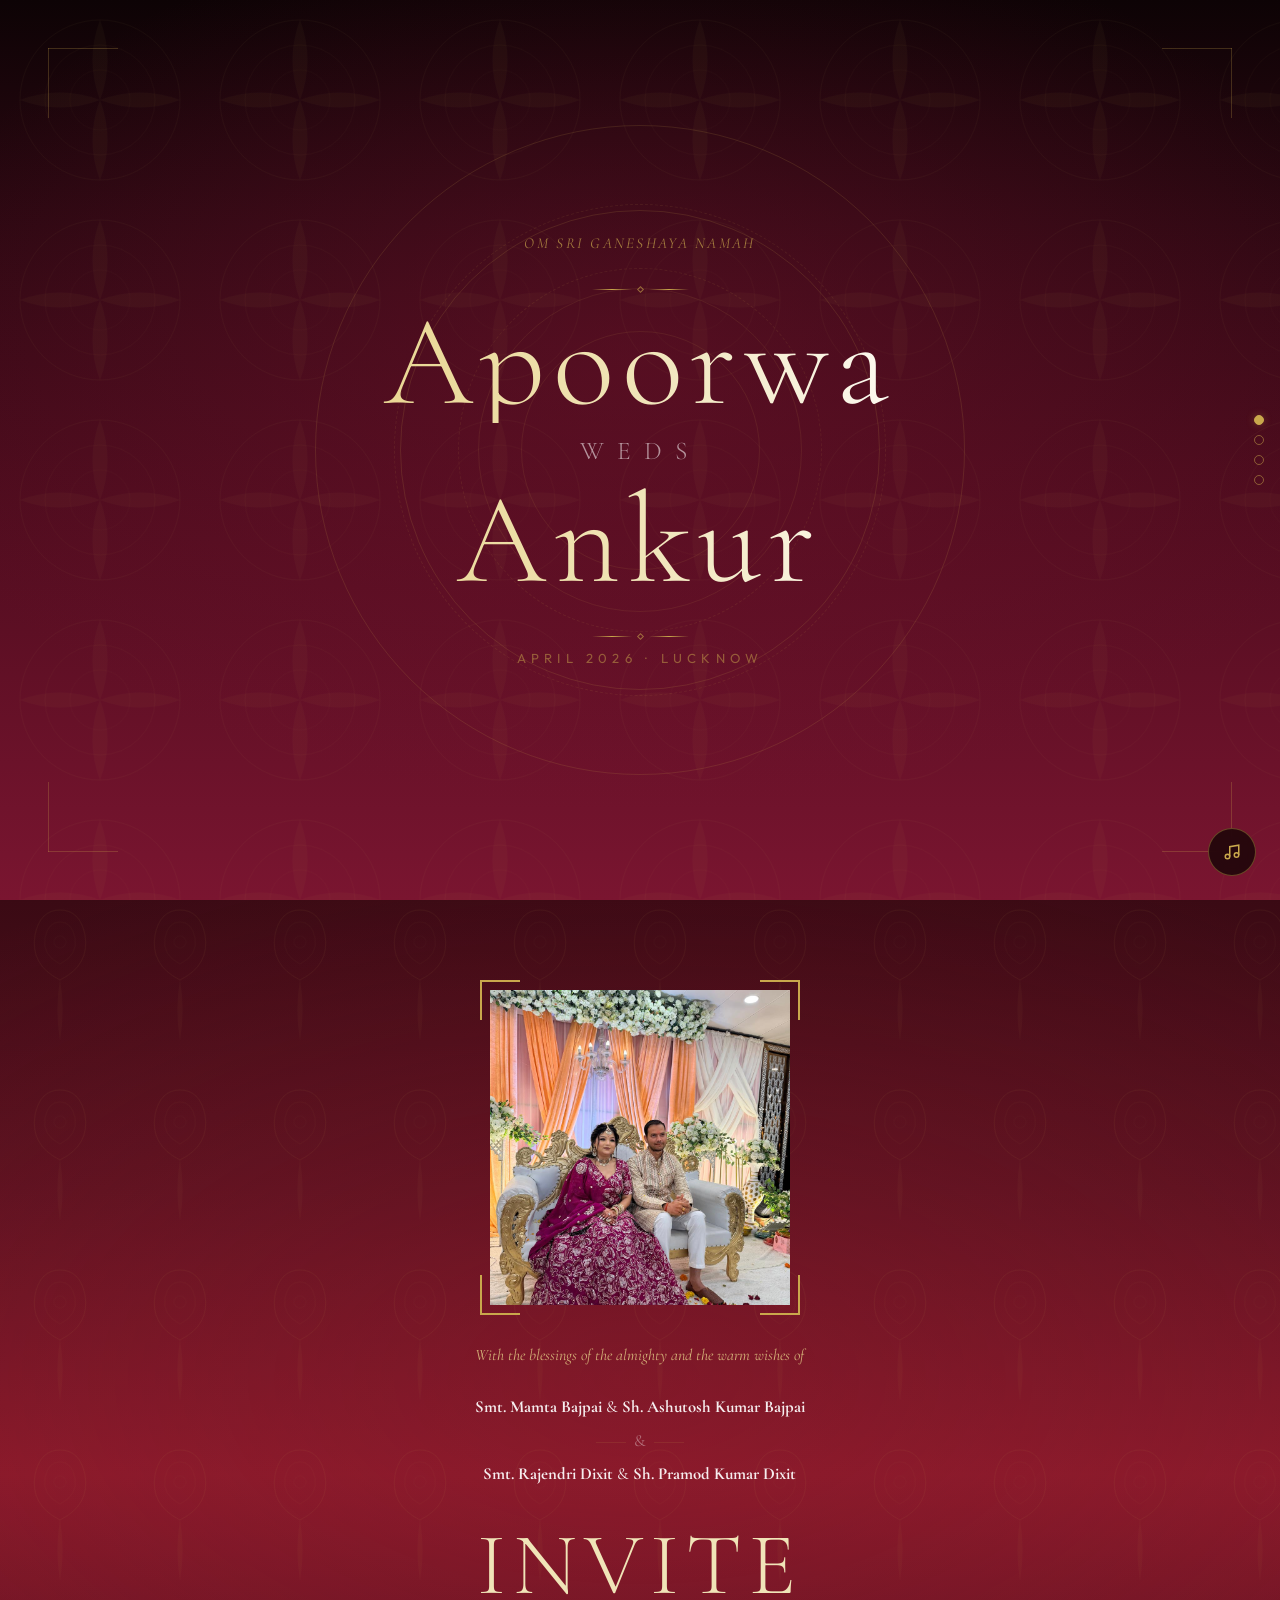
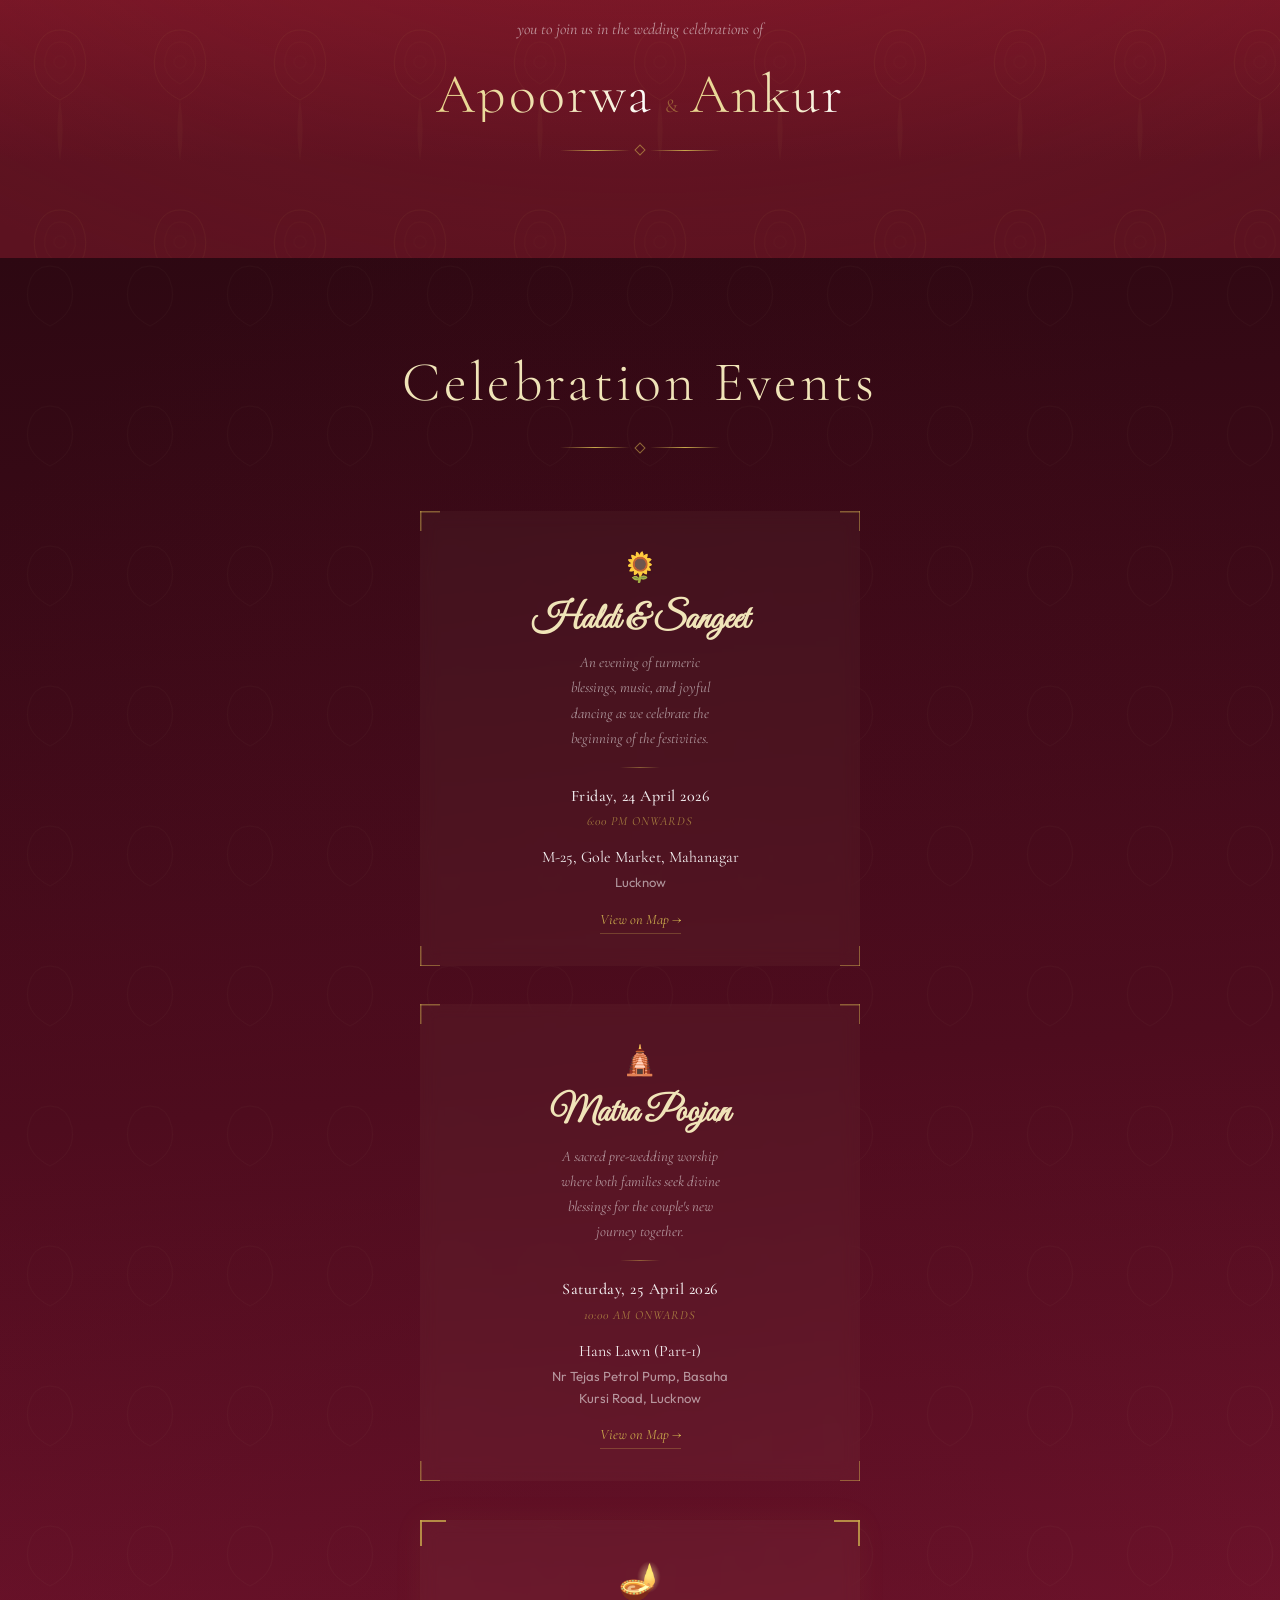
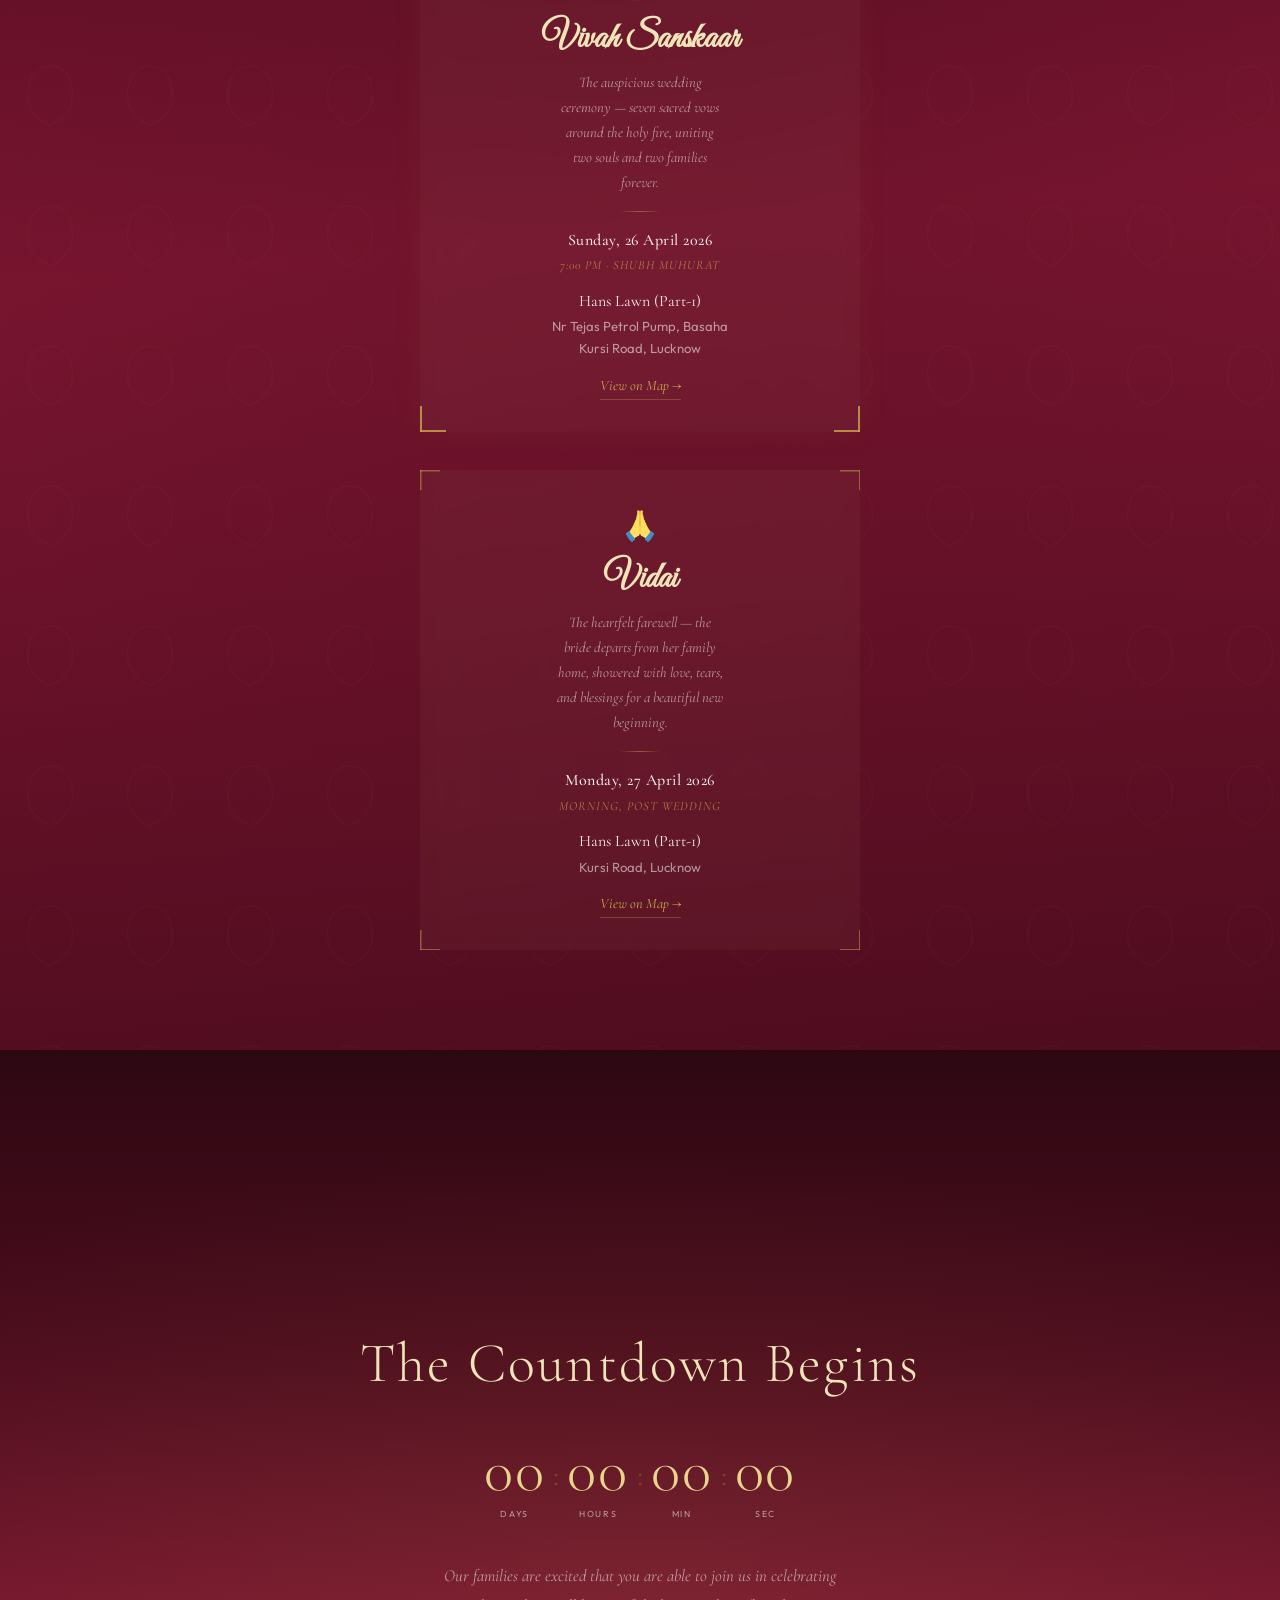
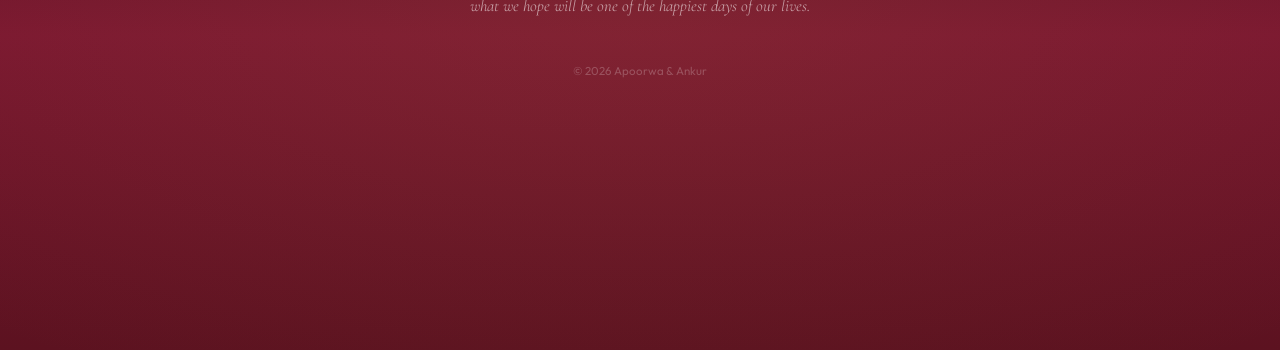
==== commit bfcb4296: "Merge couple+invite slides, fix font, update emojis and timings Made-with: Cursor" ====
--- a/all.html
+++ b/all.html
@@ -17,7 +17,6 @@
 <!-- Page dots nav -->
 <nav class="dots" aria-label="Page navigation">
   <button class="dot dot--active" data-target="hero" aria-label="Hero"></button>
-  <button class="dot" data-target="couple" aria-label="The Couple"></button>
   <button class="dot" data-target="invite" aria-label="Invitation"></button>
   <button class="dot" data-target="events" aria-label="Events"></button>
   <button class="dot" data-target="closing" aria-label="Closing"></button>
@@ -57,23 +56,13 @@
   </div>
 </section>
 
-<!-- ═══════════ THE COUPLE ═══════════ -->
-<section class="page page--couple" id="couple">
-  <div class="page__bg page__bg--couple"></div>
-  <div class="page__content couple-content">
-    <div class="photo-frame">
-      <img src="assets/images/couple.jpg" alt="Apoorwa & Ankur" class="photo-frame__img" loading="lazy"/>
-    </div>
-    <div class="ornament ornament--lg" aria-hidden="true"><span></span><span></span><span></span></div>
-    <h2 class="couple__names">Apoorwa <span class="couple__amp">&amp;</span> Ankur</h2>
-    <p class="couple__tagline">Two families, one celebration of love</p>
-  </div>
-</section>
-
 <!-- ═══════════ INVITATION ═══════════ -->
 <section class="page page--invite" id="invite">
   <div class="page__bg page__bg--invite"></div>
-  <div class="page__content">
+  <div class="page__content invite-content">
+    <div class="photo-frame photo-frame--invite">
+      <img src="assets/images/couple.jpg" alt="Apoorwa & Ankur" class="photo-frame__img" loading="lazy"/>
+    </div>
     <div class="invite-card">
       <p class="invite-card__pre">With the blessings of the almighty and the warm wishes of</p>
       <div class="invite-card__families">
@@ -110,7 +99,7 @@
           <p class="tl-card__desc">An evening of turmeric blessings, music, and joyful dancing as we celebrate the beginning of the festivities.</p>
           <div class="tl-card__divider" aria-hidden="true"></div>
           <p class="tl-card__date">Friday, 24 April 2026</p>
-          <p class="tl-card__time">Evening Onwards</p>
+          <p class="tl-card__time">6:00 PM Onwards</p>
           <div class="tl-card__venue-block">
             <p class="tl-card__venue">M-25, Gole Market, Mahanagar</p>
             <p class="tl-card__city">Lucknow</p>
@@ -127,7 +116,7 @@
           <p class="tl-card__desc">A sacred pre-wedding worship where both families seek divine blessings for the couple's new journey together.</p>
           <div class="tl-card__divider" aria-hidden="true"></div>
           <p class="tl-card__date">Saturday, 25 April 2026</p>
-          <p class="tl-card__time">Morning Ceremony</p>
+          <p class="tl-card__time">10:00 AM Onwards</p>
           <div class="tl-card__venue-block">
             <p class="tl-card__venue">Hans Lawn (Part-1)</p>
             <p class="tl-card__addr">Nr Tejas Petrol Pump, Basaha</p>
@@ -140,12 +129,12 @@
       <!-- Vivah -->
       <article class="tl-card tl-card--highlight" id="ev-vivah">
         <div class="tl-card__body">
-          <span class="tl-card__icon tl-card__icon--lg" aria-hidden="true">&#x1F525;</span>
+          <span class="tl-card__icon tl-card__icon--lg" aria-hidden="true">&#x1FA94;</span>
           <h3 class="tl-card__title">Vivah Sanskaar</h3>
           <p class="tl-card__desc">The auspicious wedding ceremony &mdash; seven sacred vows around the holy fire, uniting two souls and two families forever.</p>
           <div class="tl-card__divider" aria-hidden="true"></div>
           <p class="tl-card__date">Sunday, 26 April 2026</p>
-          <p class="tl-card__time">Shubh Muhurat</p>
+          <p class="tl-card__time">7:00 PM &middot; Shubh Muhurat</p>
           <div class="tl-card__venue-block">
             <p class="tl-card__venue">Hans Lawn (Part-1)</p>
             <p class="tl-card__addr">Nr Tejas Petrol Pump, Basaha</p>
@@ -158,12 +147,12 @@
       <!-- Vidai -->
       <article class="tl-card" id="ev-vidai">
         <div class="tl-card__body">
-          <span class="tl-card__icon" aria-hidden="true">&#x1F490;</span>
+          <span class="tl-card__icon" aria-hidden="true">&#x1F64F;</span>
           <h3 class="tl-card__title">Vidai</h3>
           <p class="tl-card__desc">The heartfelt farewell &mdash; the bride departs from her family home, showered with love, tears, and blessings for a beautiful new beginning.</p>
           <div class="tl-card__divider" aria-hidden="true"></div>
           <p class="tl-card__date">Monday, 27 April 2026</p>
-          <p class="tl-card__time">Post Ceremony</p>
+          <p class="tl-card__time">Morning, Post Wedding</p>
           <div class="tl-card__venue-block">
             <p class="tl-card__venue">Hans Lawn (Part-1)</p>
             <p class="tl-card__city">Kursi Road, Lucknow</p>
--- a/css/style.css
+++ b/css/style.css
@@ -27,7 +27,7 @@
   body{overflow:hidden;height:100vh;height:100dvh}
   .pages{height:100vh;height:100dvh;overflow-y:auto;scroll-snap-type:y mandatory}
   .page{height:100vh;height:100dvh;min-height:auto;scroll-snap-align:start}
-  .page--events{height:auto;min-height:100dvh;scroll-snap-align:start}
+  .page--invite,.page--events{height:auto;min-height:100dvh;scroll-snap-align:start}
 }
 
 /* ═══════ BACKGROUNDS ═══════ */
@@ -127,7 +127,10 @@
 /* ═══════════════════════════════
    INVITATION CARD
    ═══════════════════════════════ */
-.invite-card{padding:1rem 0}
+.invite-content{max-width:40rem;display:flex;flex-direction:column;align-items:center;justify-content:center}
+.photo-frame--invite{width:clamp(130px,30vw,180px);margin-bottom:1.2rem}
+.photo-frame--invite .photo-frame__img{max-height:35vh}
+.invite-card{padding:.5rem 0}
 .invite-card__pre{font-family:var(--ff-d);font-style:italic;font-size:clamp(.85rem,2.2vw,1rem);color:var(--gold-l);margin-bottom:1.5rem;opacity:.8;line-height:1.7}
 .invite-card__families{margin-bottom:2rem}
 .invite-card__families p{font-family:var(--ff-d);font-size:clamp(.9rem,2.3vw,1.05rem);line-height:1.7;color:var(--txt-l)}
@@ -135,7 +138,7 @@
 .invite-card__invite{font-family:var(--ff-d);font-weight:300;font-size:clamp(3rem,10vw,5.5rem);letter-spacing:.08em;color:var(--gold-p);margin-bottom:.5rem;line-height:1}
 .invite-card__text{font-family:var(--ff-d);font-style:italic;font-size:clamp(.85rem,2.2vw,1rem);color:var(--txt-dl);margin-bottom:1.5rem}
 .invite-card__couple{display:flex;align-items:baseline;justify-content:center;gap:.75rem;flex-wrap:wrap;margin-bottom:1.5rem}
-.invite-card__name{font-family:var(--ff-s);font-size:clamp(2.5rem,8vw,4rem);color:var(--gold-l);line-height:1}
+.invite-card__name{font-family:var(--ff-d);font-weight:300;font-size:clamp(2.2rem,7vw,3.5rem);color:var(--gold-l);line-height:1;letter-spacing:.04em}
 .invite-card__amp{font-family:var(--ff-d);font-size:1.2rem;color:var(--gold);opacity:.5}
 
 /* ═══════════════════════════════
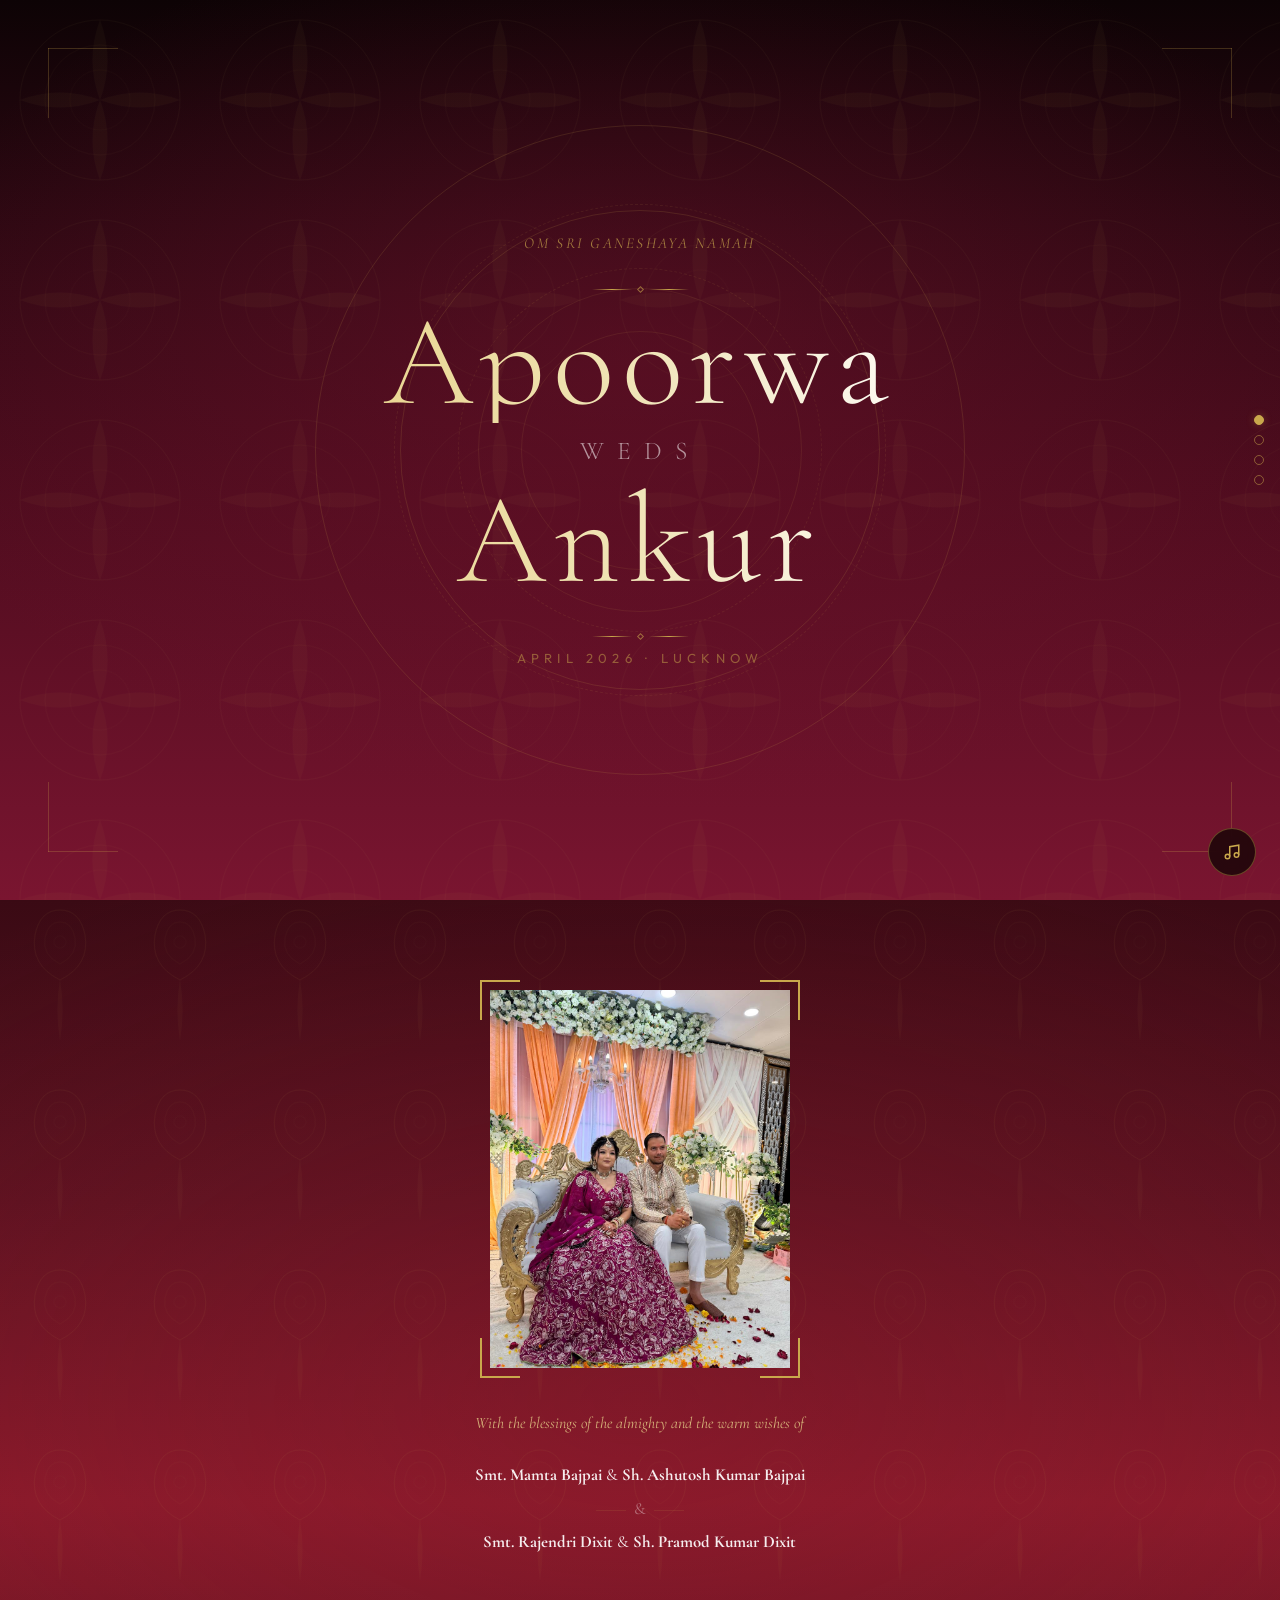
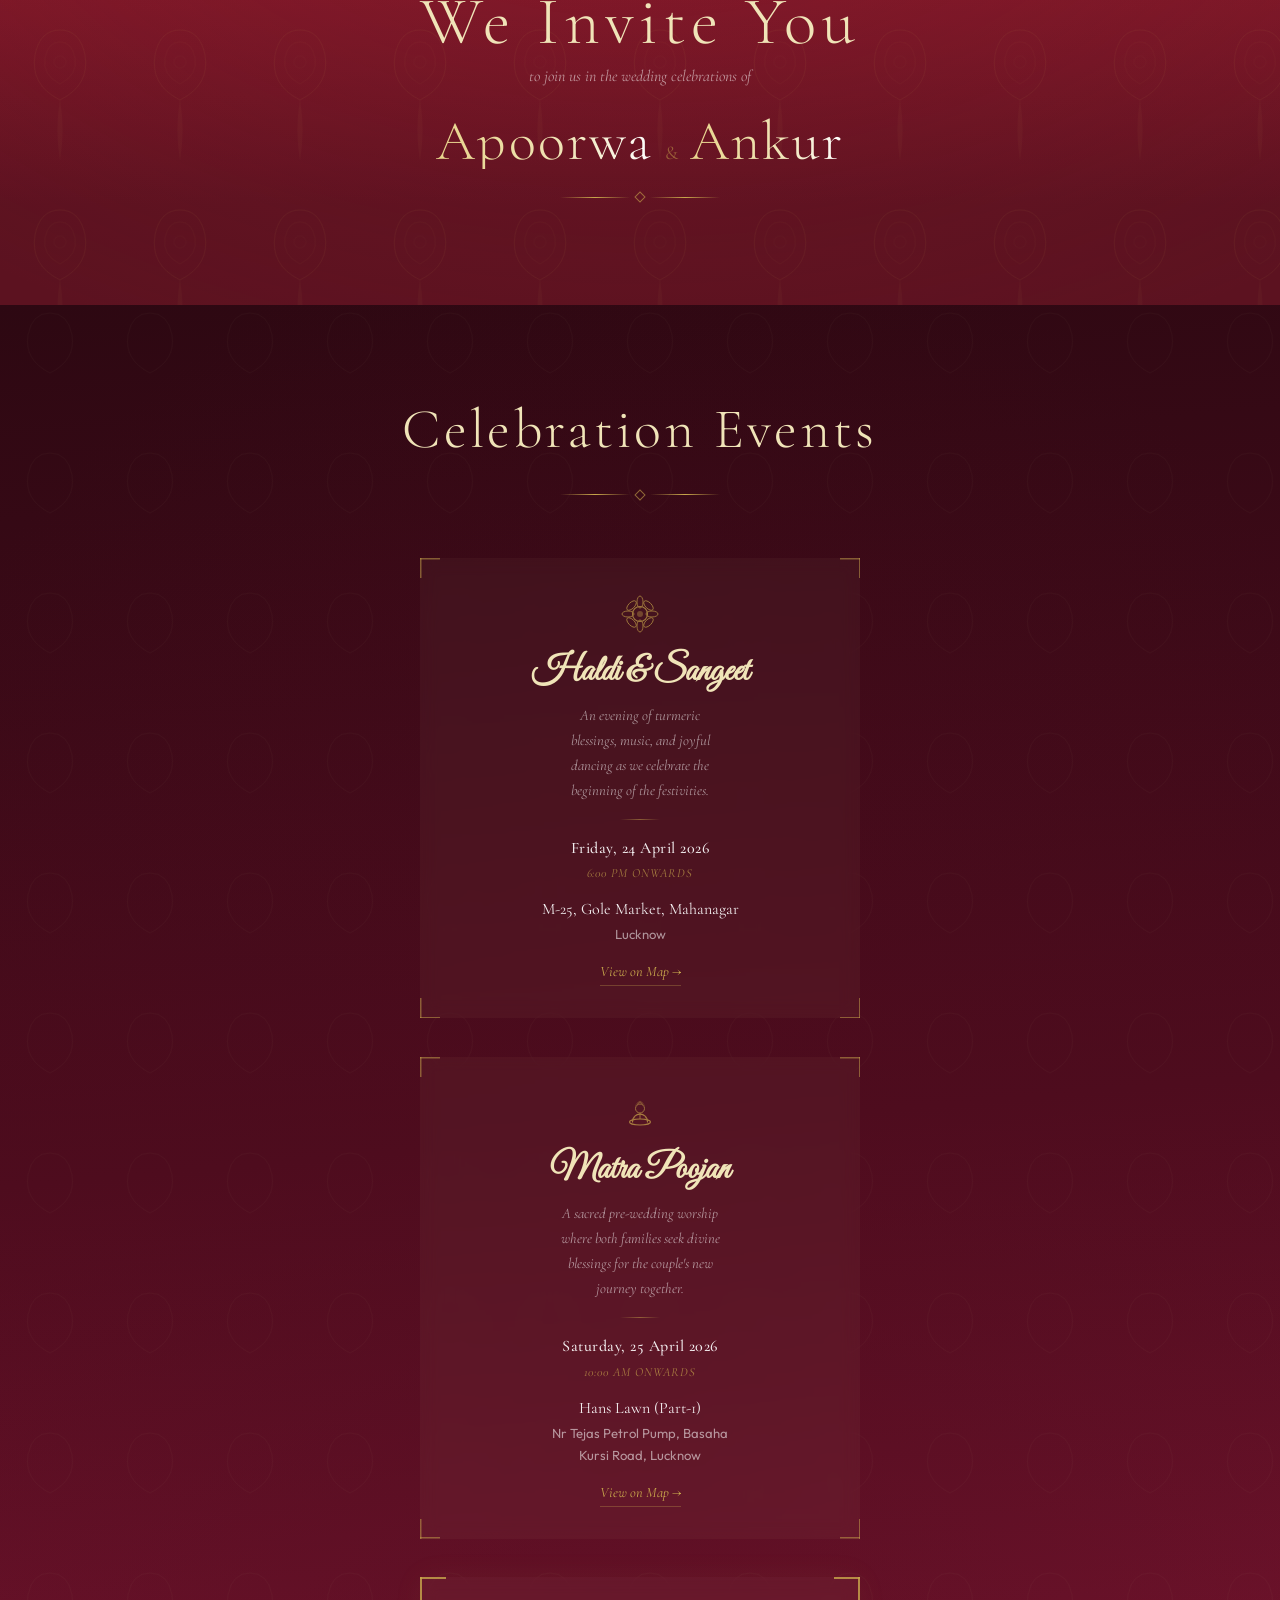
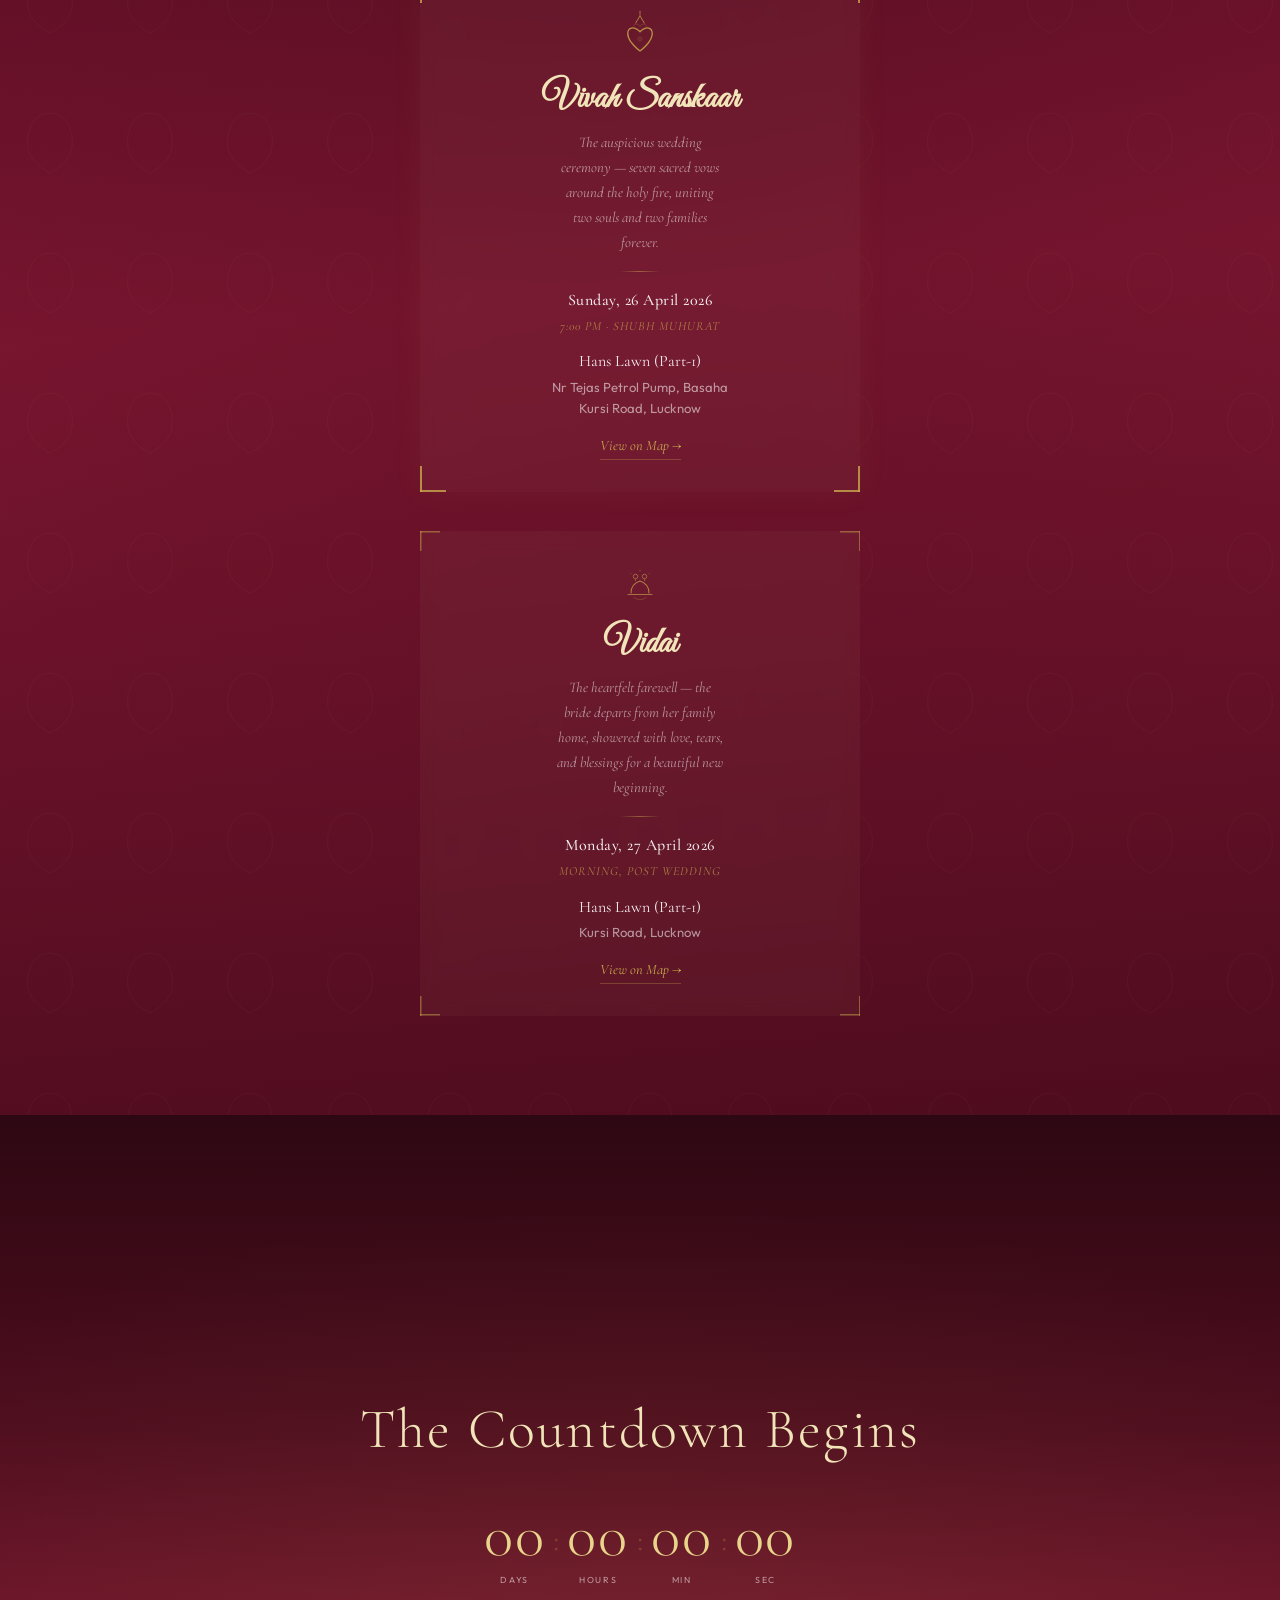
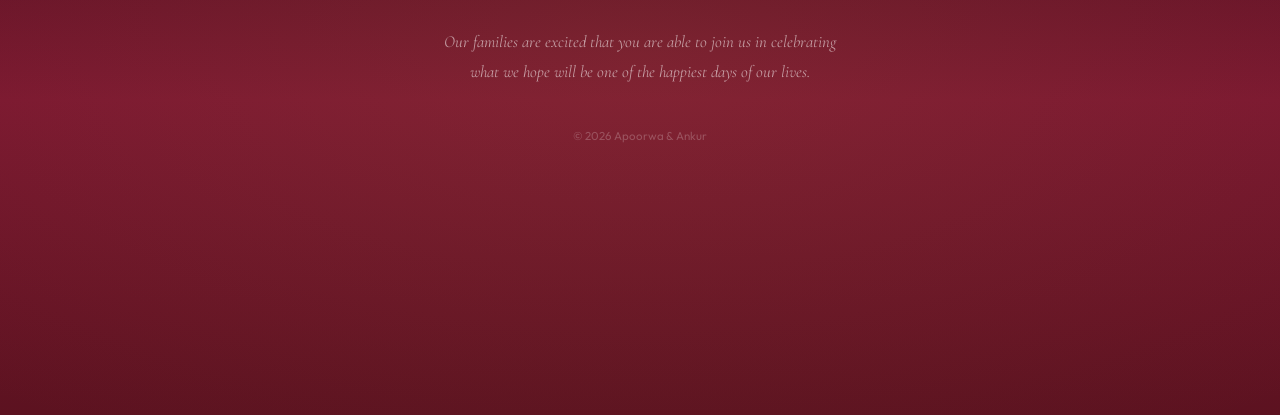
==== commit 372fe2ae: "Bigger photo, We Invite You text, custom SVG icons for events Made-with: Cursor" ====
--- a/all.html
+++ b/all.html
@@ -70,8 +70,8 @@
         <p class="invite-card__and"><span class="ornament-line"></span>&amp;<span class="ornament-line"></span></p>
         <p><strong>Smt. Rajendri Dixit</strong> &amp; <strong>Sh. Pramod Kumar Dixit</strong></p>
       </div>
-      <p class="invite-card__invite">INVITE</p>
-      <p class="invite-card__text">you to join us in the wedding celebrations of</p>
+      <p class="invite-card__invite">We Invite You</p>
+      <p class="invite-card__text">to join us in the wedding celebrations of</p>
       <div class="invite-card__couple">
         <span class="invite-card__name">Apoorwa</span>
         <span class="invite-card__amp">&amp;</span>
@@ -94,7 +94,7 @@
       <!-- Haldi & Sangeet (version A) -->
       <article class="tl-card" id="ev-haldi" data-version="a">
         <div class="tl-card__body">
-          <span class="tl-card__icon" aria-hidden="true">&#x1F33B;</span>
+          <svg class="tl-card__svg" viewBox="0 0 64 64" aria-hidden="true"><circle cx="32" cy="32" r="10" fill="none" stroke="currentColor" stroke-width="1.5"/><circle cx="32" cy="32" r="4" fill="currentColor" opacity=".5"/><g stroke="currentColor" stroke-width="1.2" fill="none"><ellipse cx="32" cy="16" rx="4" ry="8"/><ellipse cx="32" cy="48" rx="4" ry="8"/><ellipse cx="16" cy="32" rx="8" ry="4"/><ellipse cx="48" cy="32" rx="8" ry="4"/><ellipse cx="20.7" cy="20.7" rx="4" ry="8" transform="rotate(45 20.7 20.7)"/><ellipse cx="43.3" cy="43.3" rx="4" ry="8" transform="rotate(45 43.3 43.3)"/><ellipse cx="43.3" cy="20.7" rx="4" ry="8" transform="rotate(-45 43.3 20.7)"/><ellipse cx="20.7" cy="43.3" rx="4" ry="8" transform="rotate(-45 20.7 43.3)"/></g></svg>
           <h3 class="tl-card__title">Haldi &amp; Sangeet</h3>
           <p class="tl-card__desc">An evening of turmeric blessings, music, and joyful dancing as we celebrate the beginning of the festivities.</p>
           <div class="tl-card__divider" aria-hidden="true"></div>
@@ -111,7 +111,7 @@
       <!-- Matra Poojan -->
       <article class="tl-card" id="ev-matr">
         <div class="tl-card__body">
-          <span class="tl-card__icon" aria-hidden="true">&#x1F6D5;</span>
+          <svg class="tl-card__svg" viewBox="0 0 64 64" aria-hidden="true"><path d="M22 44 C22 30 42 30 42 44" fill="none" stroke="currentColor" stroke-width="1.5" stroke-linecap="round"/><ellipse cx="32" cy="44" rx="14" ry="4" fill="none" stroke="currentColor" stroke-width="1.5"/><line x1="32" y1="40" x2="32" y2="32" stroke="currentColor" stroke-width="1.2"/><circle cx="32" cy="26" r="6" fill="none" stroke="currentColor" stroke-width="1.2"/><path d="M29 20 Q32 14 35 20" fill="none" stroke="currentColor" stroke-width="1" stroke-linecap="round"/><path d="M26 22 Q32 10 38 22" fill="none" stroke="currentColor" stroke-width=".8" opacity=".5" stroke-linecap="round"/><circle cx="24" cy="38" r="1.5" fill="currentColor" opacity=".3"/><circle cx="40" cy="38" r="1.5" fill="currentColor" opacity=".3"/></svg>
           <h3 class="tl-card__title">Matra Poojan</h3>
           <p class="tl-card__desc">A sacred pre-wedding worship where both families seek divine blessings for the couple's new journey together.</p>
           <div class="tl-card__divider" aria-hidden="true"></div>
@@ -129,7 +129,7 @@
       <!-- Vivah -->
       <article class="tl-card tl-card--highlight" id="ev-vivah">
         <div class="tl-card__body">
-          <span class="tl-card__icon tl-card__icon--lg" aria-hidden="true">&#x1FA94;</span>
+          <svg class="tl-card__svg tl-card__svg--lg" viewBox="0 0 64 64" aria-hidden="true"><path d="M32 48 C32 48 18 38 18 28 C18 22 24 18 32 26 C40 18 46 22 46 28 C46 38 32 48 32 48Z" fill="none" stroke="currentColor" stroke-width="1.5" stroke-linejoin="round"/><path d="M27 16 L32 8 L37 16" fill="none" stroke="currentColor" stroke-width="1" stroke-linecap="round" stroke-linejoin="round"/><line x1="32" y1="8" x2="32" y2="4" stroke="currentColor" stroke-width=".8"/><circle cx="32" cy="3" r="1" fill="currentColor" opacity=".6"/><path d="M24 20 Q28 14 32 20 Q36 14 40 20" fill="none" stroke="currentColor" stroke-width=".8" opacity=".4"/><circle cx="32" cy="34" r="3" fill="currentColor" opacity=".15"/></svg>
           <h3 class="tl-card__title">Vivah Sanskaar</h3>
           <p class="tl-card__desc">The auspicious wedding ceremony &mdash; seven sacred vows around the holy fire, uniting two souls and two families forever.</p>
           <div class="tl-card__divider" aria-hidden="true"></div>
@@ -147,7 +147,7 @@
       <!-- Vidai -->
       <article class="tl-card" id="ev-vidai">
         <div class="tl-card__body">
-          <span class="tl-card__icon" aria-hidden="true">&#x1F64F;</span>
+          <svg class="tl-card__svg" viewBox="0 0 64 64" aria-hidden="true"><path d="M20 40 Q20 28 32 24 Q44 28 44 40" fill="none" stroke="currentColor" stroke-width="1.5" stroke-linecap="round"/><path d="M16 42 L48 42" stroke="currentColor" stroke-width="1.2" stroke-linecap="round"/><circle cx="26" cy="18" r="3" fill="none" stroke="currentColor" stroke-width="1"/><circle cx="38" cy="18" r="3" fill="none" stroke="currentColor" stroke-width="1"/><path d="M26 21 L26 24" stroke="currentColor" stroke-width=".8"/><path d="M38 21 L38 24" stroke="currentColor" stroke-width=".8"/><path d="M24 46 Q32 52 40 46" fill="none" stroke="currentColor" stroke-width="1" stroke-linecap="round" opacity=".5"/><circle cx="20" cy="14" r="1" fill="currentColor" opacity=".3"/><circle cx="44" cy="14" r="1" fill="currentColor" opacity=".3"/><circle cx="32" cy="10" r="1.5" fill="currentColor" opacity=".2"/></svg>
           <h3 class="tl-card__title">Vidai</h3>
           <p class="tl-card__desc">The heartfelt farewell &mdash; the bride departs from her family home, showered with love, tears, and blessings for a beautiful new beginning.</p>
           <div class="tl-card__divider" aria-hidden="true"></div>
--- a/css/style.css
+++ b/css/style.css
@@ -128,14 +128,14 @@
    INVITATION CARD
    ═══════════════════════════════ */
 .invite-content{max-width:40rem;display:flex;flex-direction:column;align-items:center;justify-content:center}
-.photo-frame--invite{width:clamp(130px,30vw,180px);margin-bottom:1.2rem}
-.photo-frame--invite .photo-frame__img{max-height:35vh}
+.photo-frame--invite{width:clamp(200px,40vw,280px);margin-bottom:1.5rem}
+.photo-frame--invite .photo-frame__img{max-height:42vh}
 .invite-card{padding:.5rem 0}
 .invite-card__pre{font-family:var(--ff-d);font-style:italic;font-size:clamp(.85rem,2.2vw,1rem);color:var(--gold-l);margin-bottom:1.5rem;opacity:.8;line-height:1.7}
 .invite-card__families{margin-bottom:2rem}
 .invite-card__families p{font-family:var(--ff-d);font-size:clamp(.9rem,2.3vw,1.05rem);line-height:1.7;color:var(--txt-l)}
 .invite-card__and{font-family:var(--ff-d);font-size:1.2rem;color:var(--gold);opacity:.4;margin:.3rem 0}
-.invite-card__invite{font-family:var(--ff-d);font-weight:300;font-size:clamp(3rem,10vw,5.5rem);letter-spacing:.08em;color:var(--gold-p);margin-bottom:.5rem;line-height:1}
+.invite-card__invite{font-family:var(--ff-d);font-weight:300;font-size:clamp(2.4rem,8vw,4.2rem);letter-spacing:.08em;color:var(--gold-p);margin-bottom:.5rem;line-height:1}
 .invite-card__text{font-family:var(--ff-d);font-style:italic;font-size:clamp(.85rem,2.2vw,1rem);color:var(--txt-dl);margin-bottom:1.5rem}
 .invite-card__couple{display:flex;align-items:baseline;justify-content:center;gap:.75rem;flex-wrap:wrap;margin-bottom:1.5rem}
 .invite-card__name{font-family:var(--ff-d);font-weight:300;font-size:clamp(2.2rem,7vw,3.5rem);color:var(--gold-l);line-height:1;letter-spacing:.04em}
@@ -186,11 +186,11 @@
   box-shadow:0 0 30px rgba(201,168,76,.06);
 }
 
-.tl-card__icon{
-  display:block;font-size:1.8rem;margin-bottom:.6rem;
-  filter:grayscale(.3) brightness(1.1);
-}
-.tl-card__icon--lg{font-size:2.2rem}
+.tl-card__svg{
+  display:block;width:48px;height:48px;margin:0 auto .8rem;
+  color:var(--gold);opacity:.7;
+}
+.tl-card__svg--lg{width:56px;height:56px;opacity:.85}
 
 .tl-card__title{
   font-family:var(--ff-s);font-size:clamp(1.6rem,5vw,2.2rem);
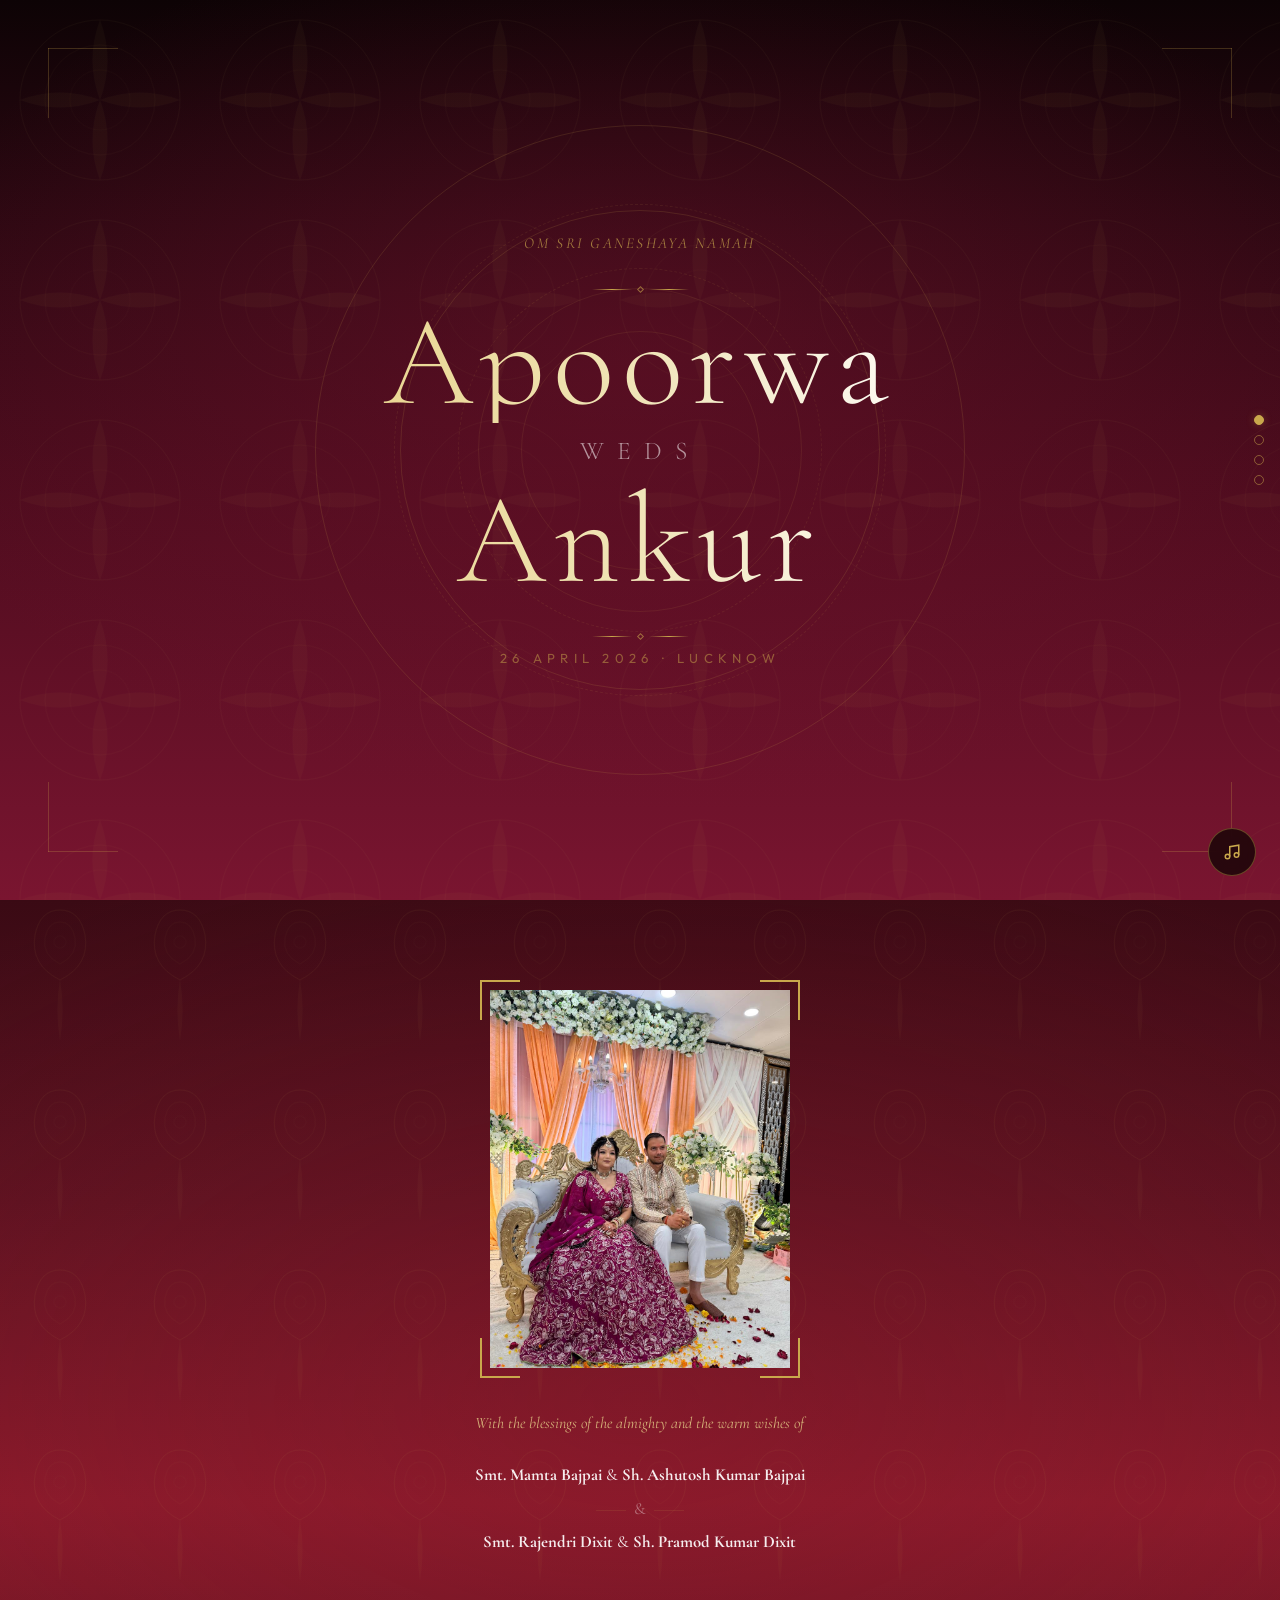
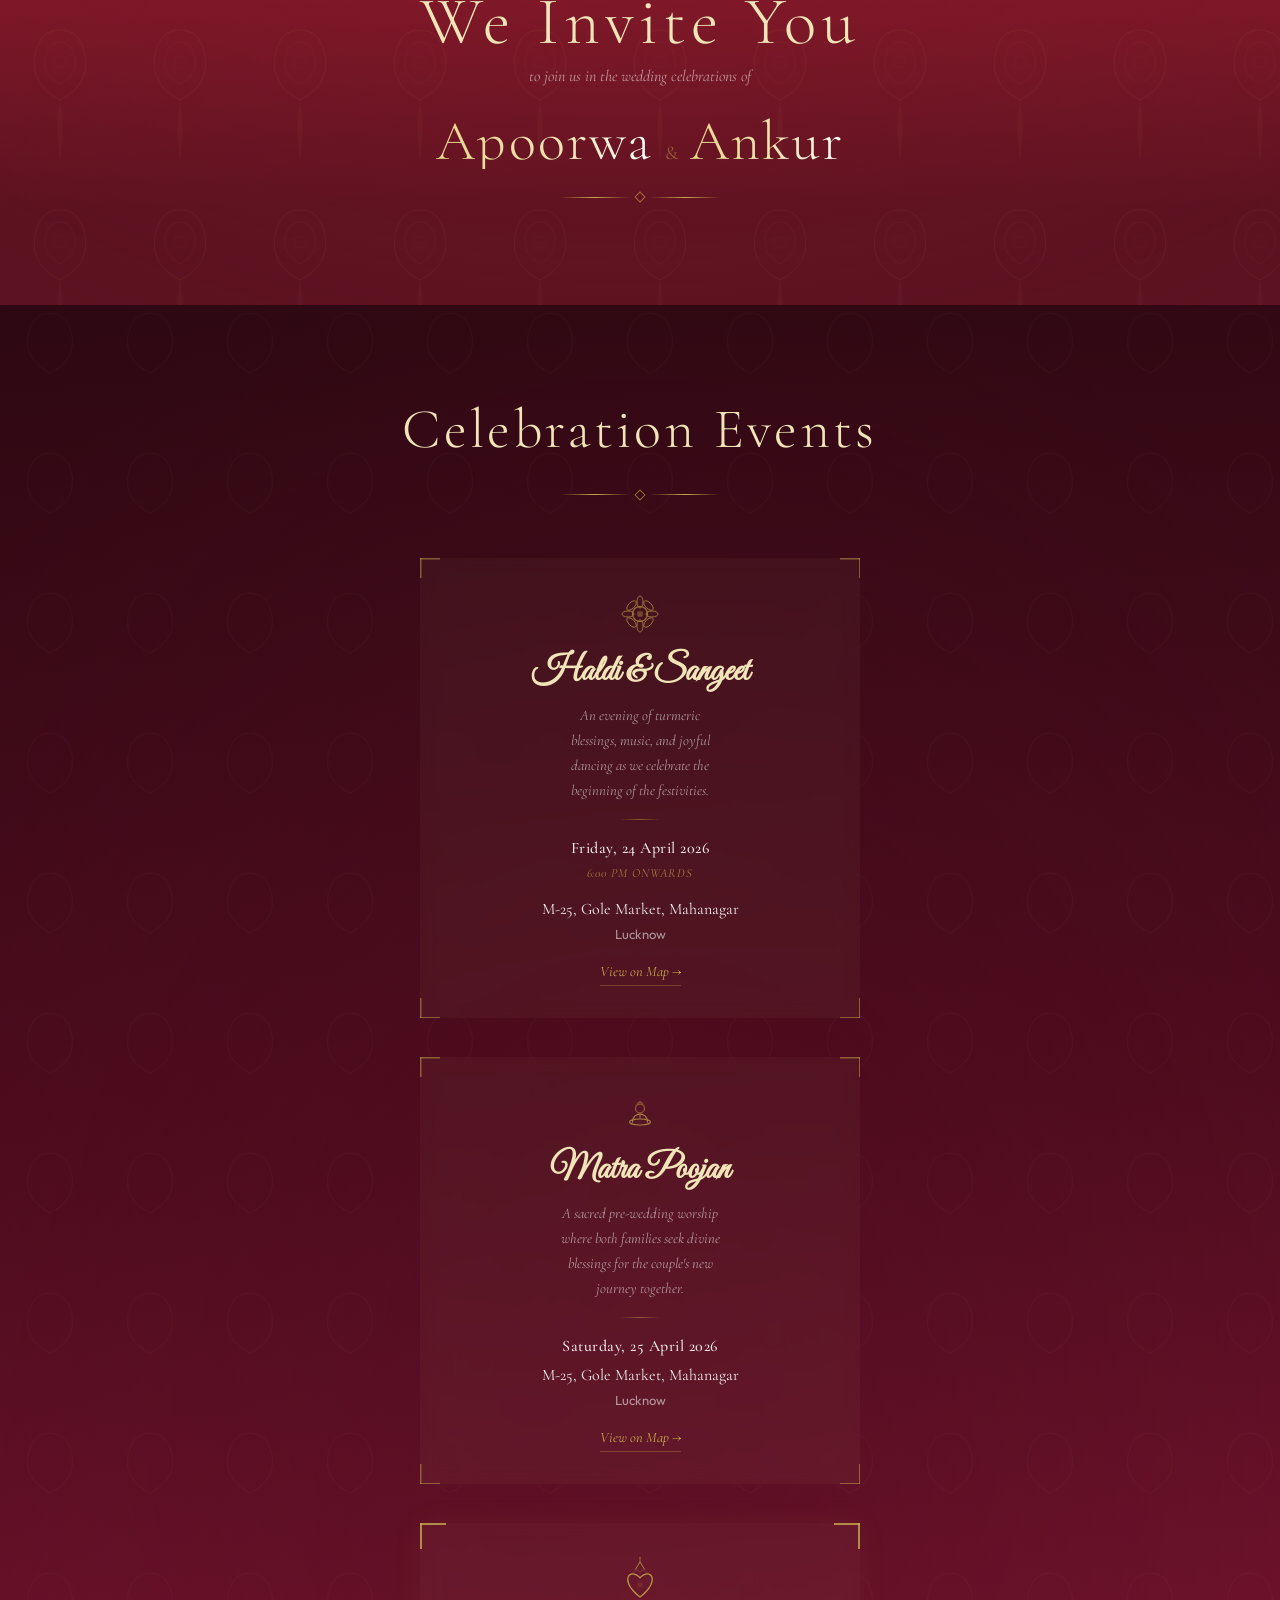
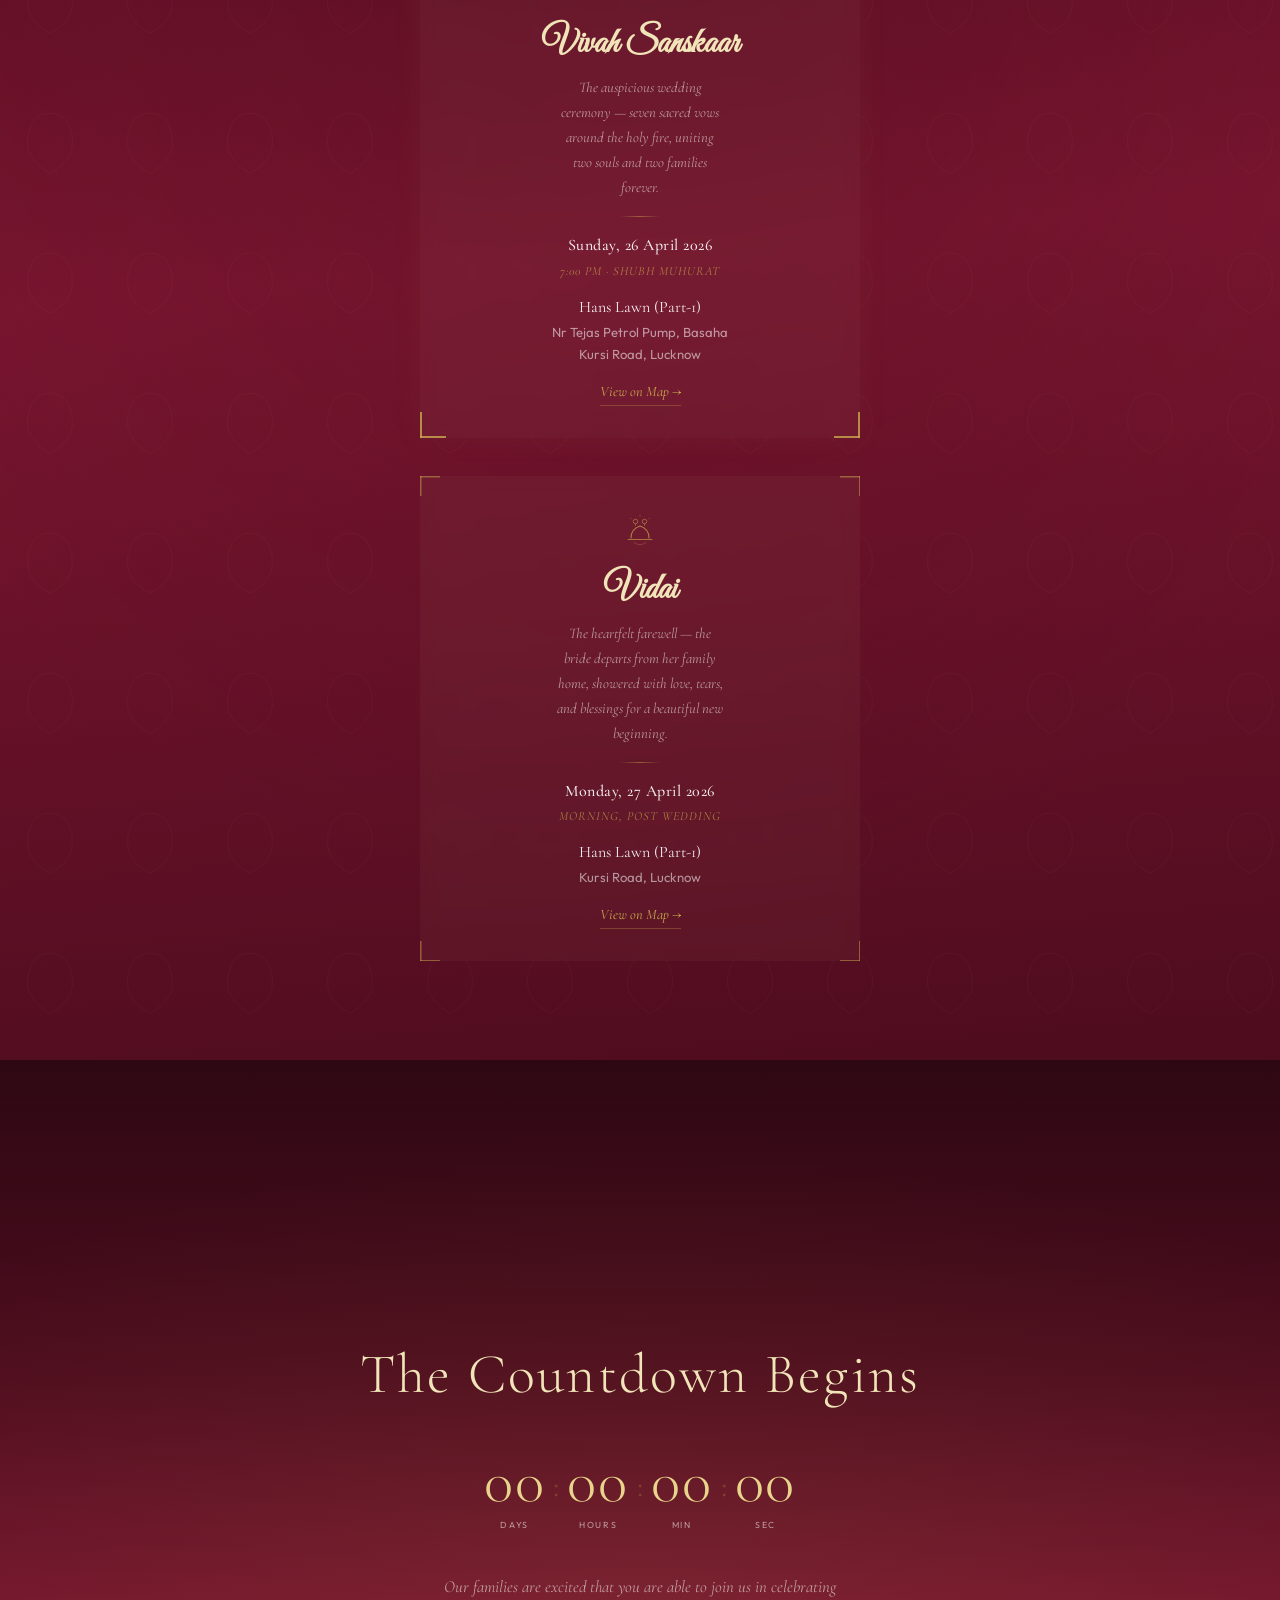
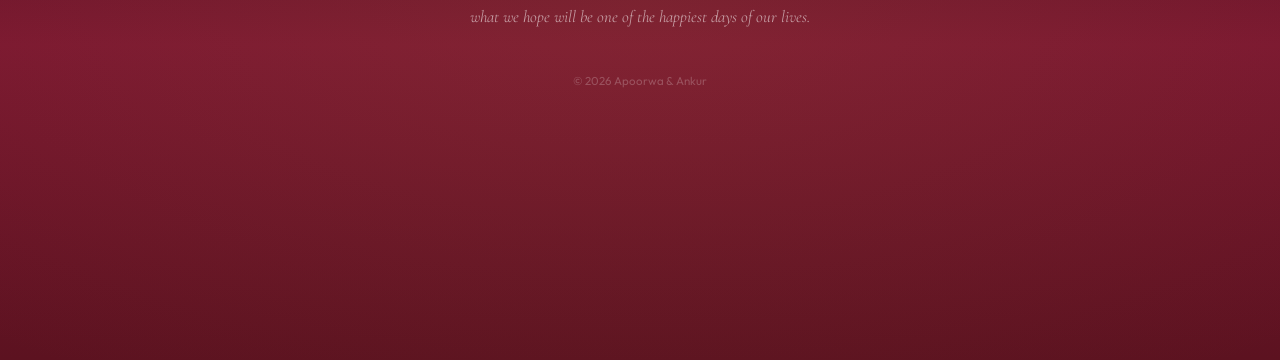
==== commit ba0116d2: "Hero date 26 April, Matra Poojan to M-25 address, remove time Made-with: Cursor" ====
--- a/all.html
+++ b/all.html
@@ -52,7 +52,7 @@
     <p class="hero__weds">weds</p>
     <h1 class="hero__groom">Ankur</h1>
     <div class="ornament ornament--sm" aria-hidden="true"><span></span><span></span><span></span></div>
-    <p class="hero__date">April 2026 &middot; Lucknow</p>
+    <p class="hero__date">26 April 2026 &middot; Lucknow</p>
   </div>
 </section>
 
@@ -116,13 +116,11 @@
           <p class="tl-card__desc">A sacred pre-wedding worship where both families seek divine blessings for the couple's new journey together.</p>
           <div class="tl-card__divider" aria-hidden="true"></div>
           <p class="tl-card__date">Saturday, 25 April 2026</p>
-          <p class="tl-card__time">10:00 AM Onwards</p>
           <div class="tl-card__venue-block">
-            <p class="tl-card__venue">Hans Lawn (Part-1)</p>
-            <p class="tl-card__addr">Nr Tejas Petrol Pump, Basaha</p>
-            <p class="tl-card__city">Kursi Road, Lucknow</p>
+            <p class="tl-card__venue">M-25, Gole Market, Mahanagar</p>
+            <p class="tl-card__city">Lucknow</p>
           </div>
-          <a class="tl-card__link" href="https://www.google.com/maps/search/Hans+Lawn+Kursi+Road+Lucknow" target="_blank" rel="noopener noreferrer">View on Map &rarr;</a>
+          <a class="tl-card__link" href="https://www.google.com/maps/search/Gole+Market+Mahanagar+Lucknow" target="_blank" rel="noopener noreferrer">View on Map &rarr;</a>
         </div>
       </article>
 
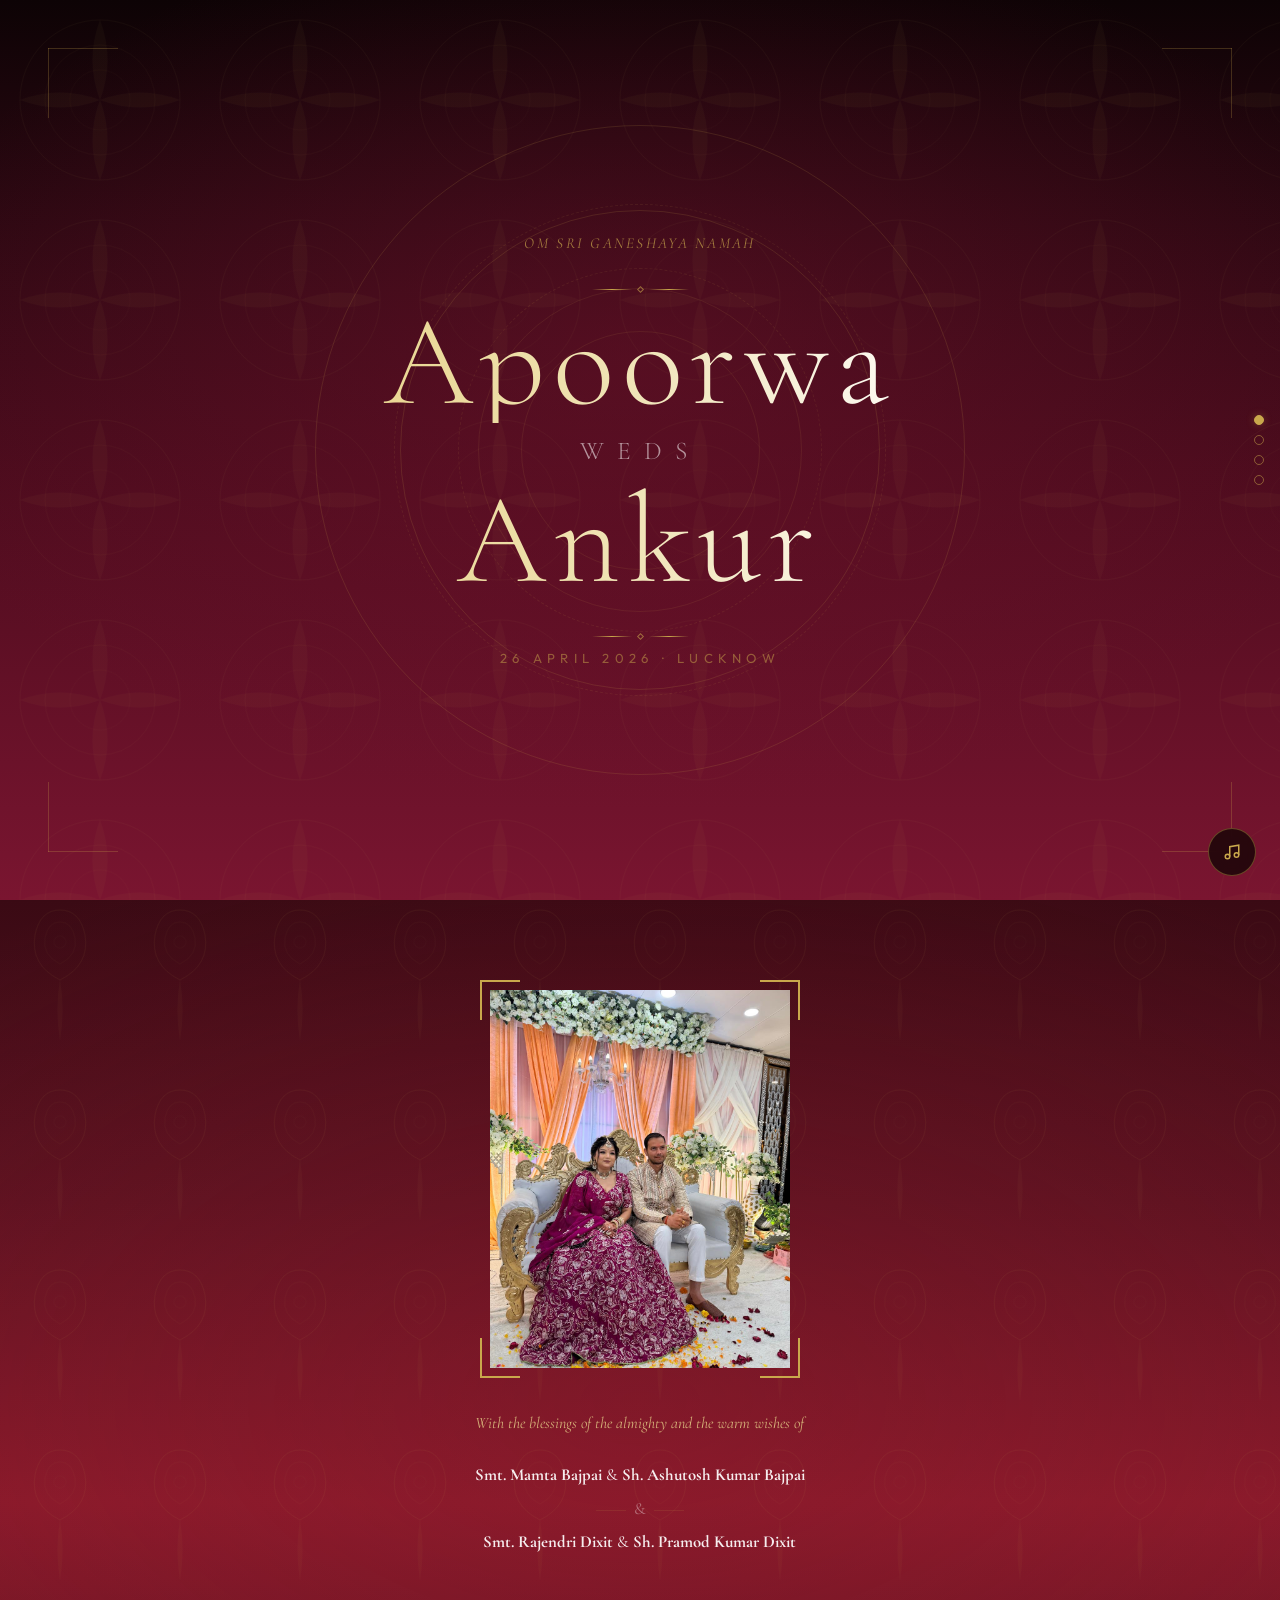
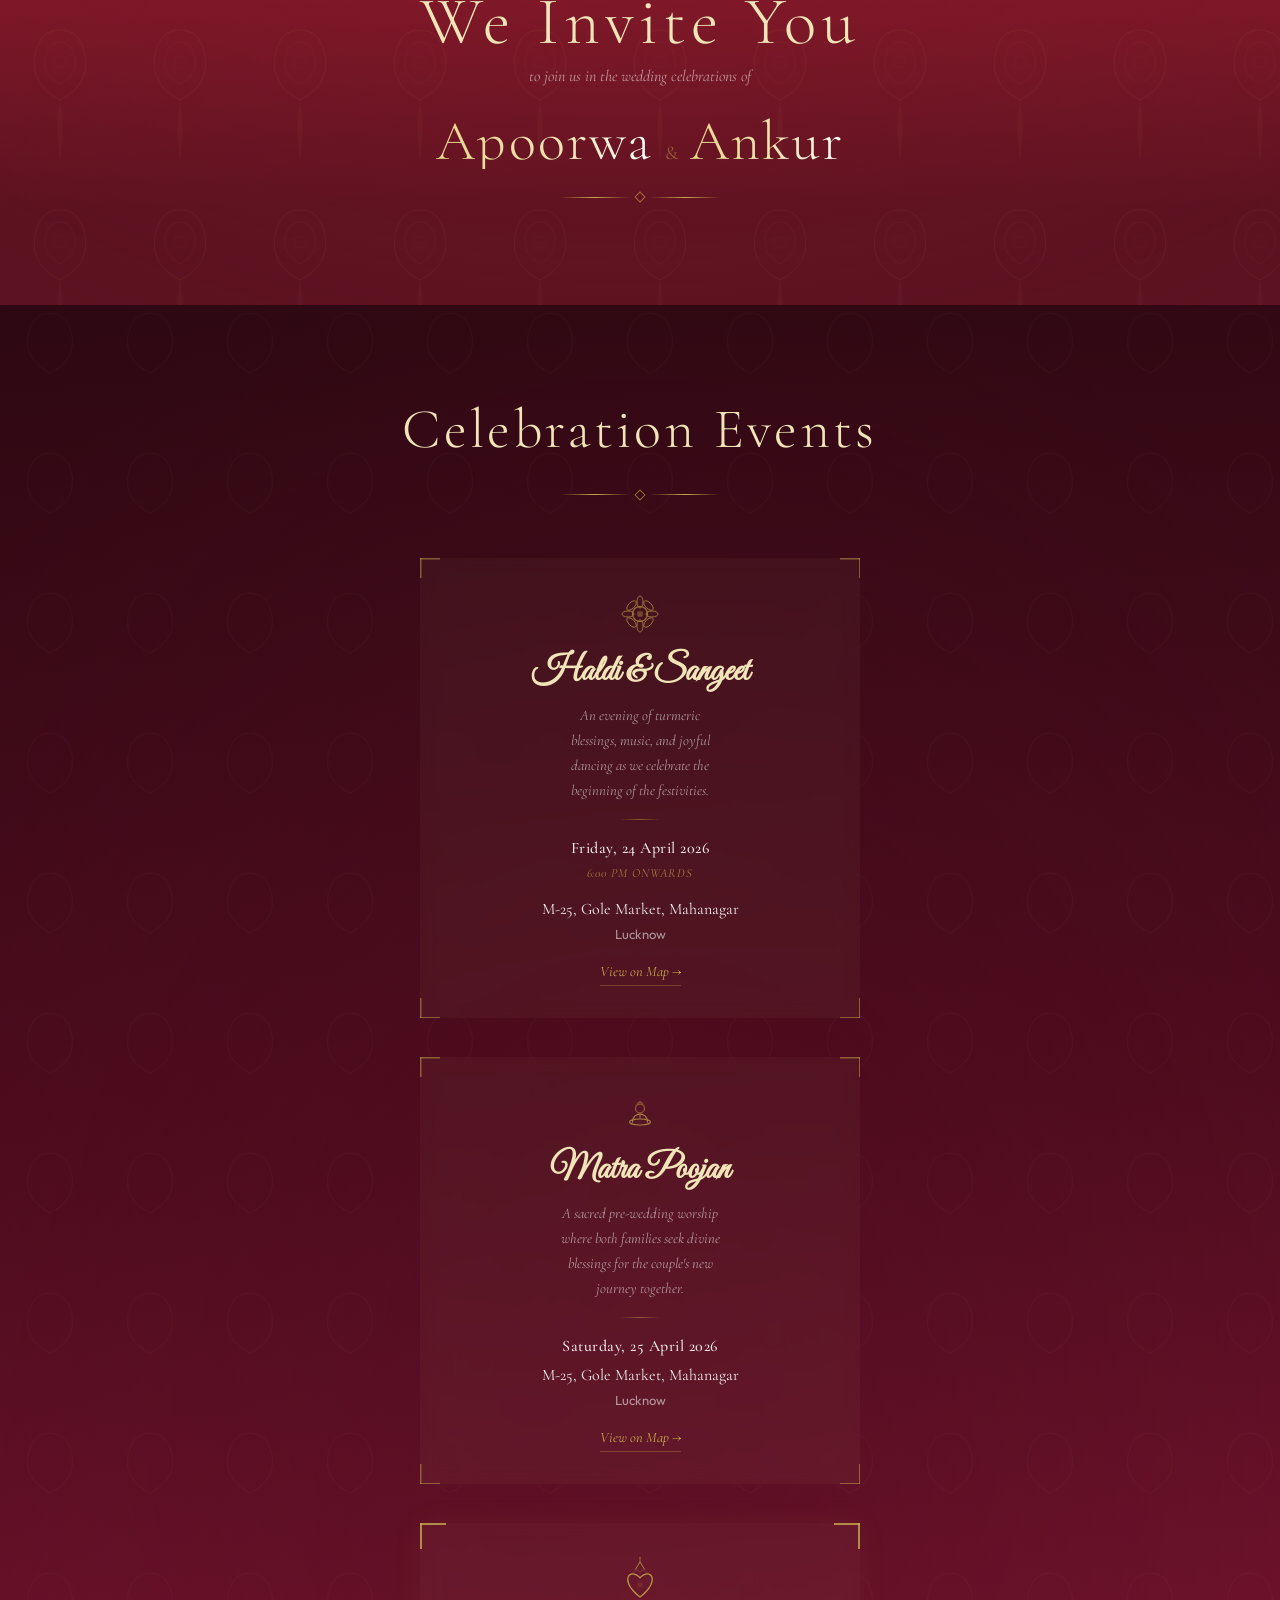
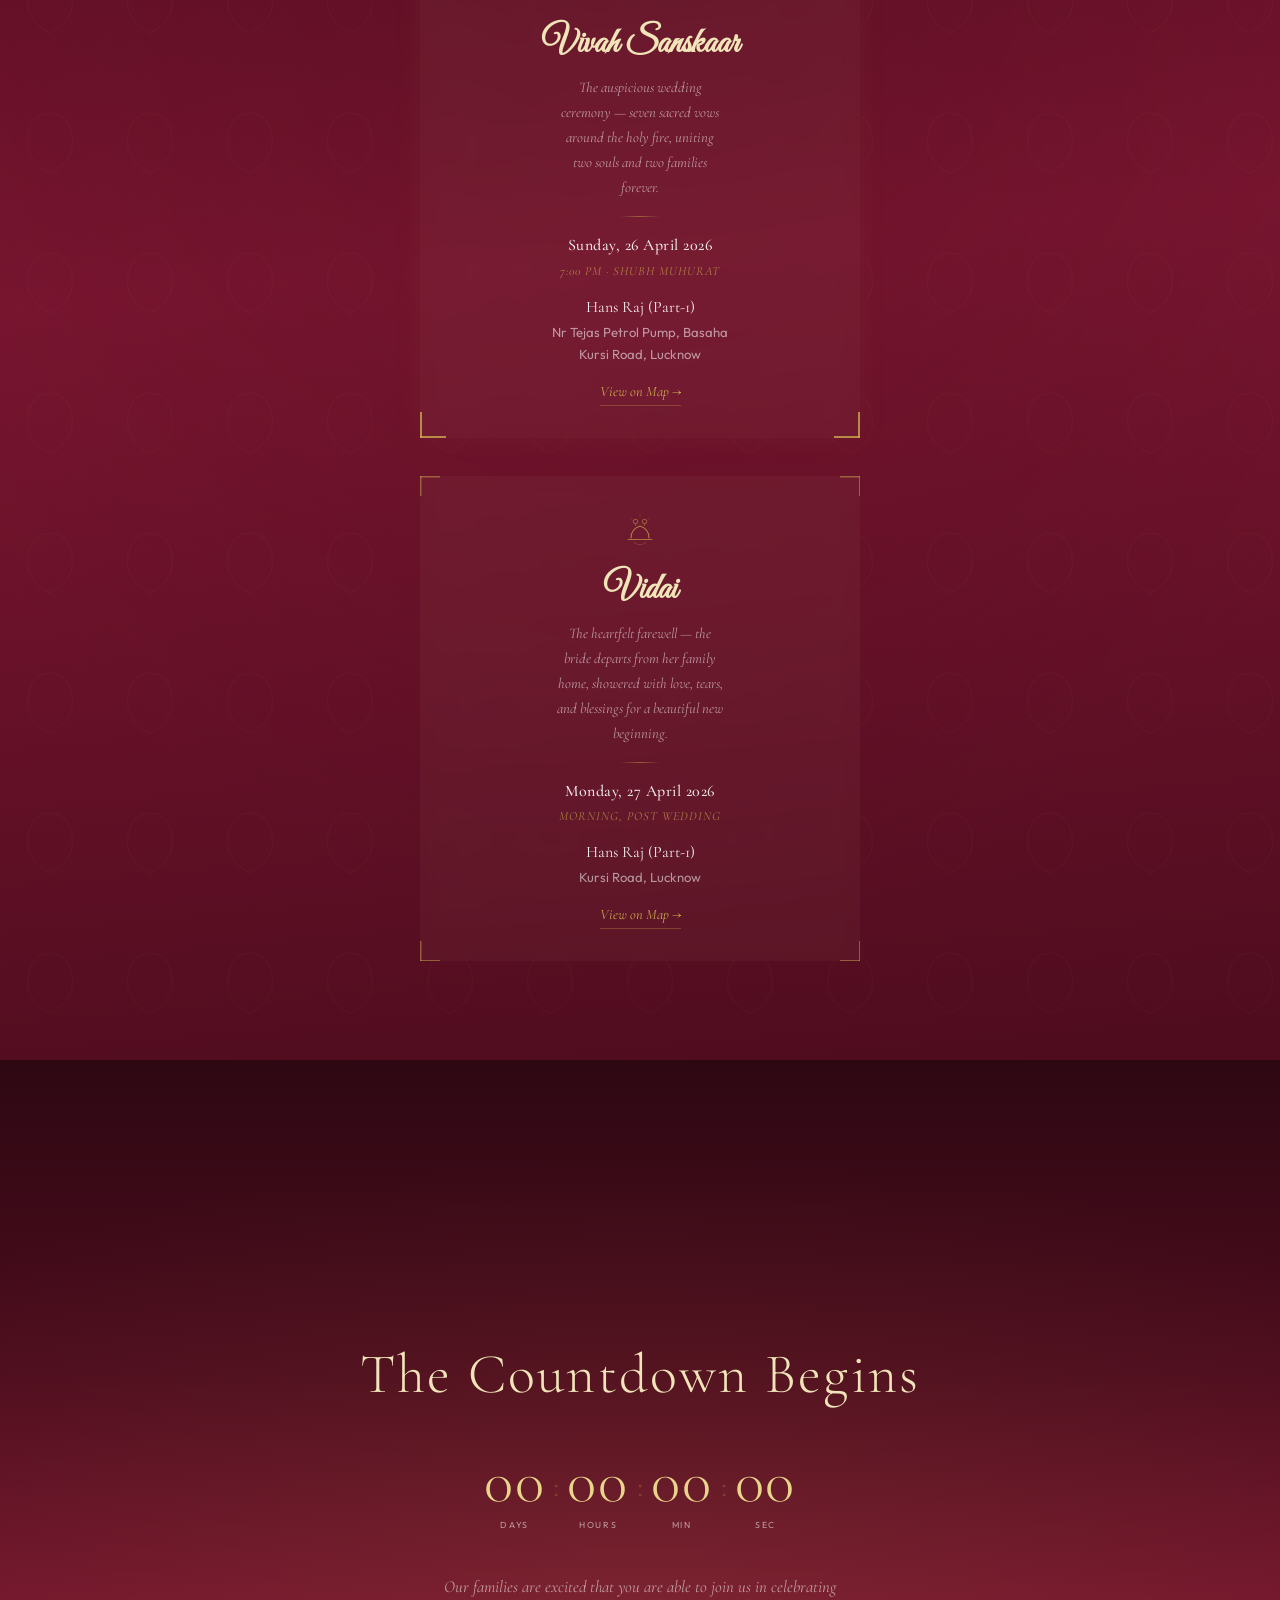
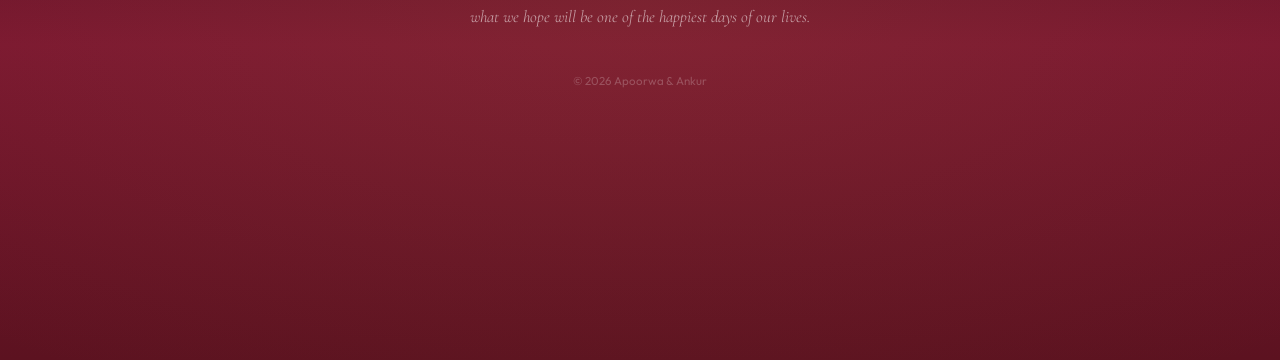
==== commit f449a0fa: "Custom map pins, Hans Raj rename, auto-scroll effect Made-with: Cursor" ====
--- a/all.html
+++ b/all.html
@@ -104,7 +104,7 @@
             <p class="tl-card__venue">M-25, Gole Market, Mahanagar</p>
             <p class="tl-card__city">Lucknow</p>
           </div>
-          <a class="tl-card__link" href="https://www.google.com/maps/search/Gole+Market+Mahanagar+Lucknow" target="_blank" rel="noopener noreferrer">View on Map &rarr;</a>
+          <a class="tl-card__link" href="https://maps.app.goo.gl/VKgjzERWYhi8ws5X6" target="_blank" rel="noopener noreferrer">View on Map &rarr;</a>
         </div>
       </article>
 
@@ -120,7 +120,7 @@
             <p class="tl-card__venue">M-25, Gole Market, Mahanagar</p>
             <p class="tl-card__city">Lucknow</p>
           </div>
-          <a class="tl-card__link" href="https://www.google.com/maps/search/Gole+Market+Mahanagar+Lucknow" target="_blank" rel="noopener noreferrer">View on Map &rarr;</a>
+          <a class="tl-card__link" href="https://maps.app.goo.gl/VKgjzERWYhi8ws5X6" target="_blank" rel="noopener noreferrer">View on Map &rarr;</a>
         </div>
       </article>
 
@@ -134,11 +134,11 @@
           <p class="tl-card__date">Sunday, 26 April 2026</p>
           <p class="tl-card__time">7:00 PM &middot; Shubh Muhurat</p>
           <div class="tl-card__venue-block">
-            <p class="tl-card__venue">Hans Lawn (Part-1)</p>
+            <p class="tl-card__venue">Hans Raj (Part-1)</p>
             <p class="tl-card__addr">Nr Tejas Petrol Pump, Basaha</p>
             <p class="tl-card__city">Kursi Road, Lucknow</p>
           </div>
-          <a class="tl-card__link" href="https://www.google.com/maps/search/Hans+Lawn+Kursi+Road+Lucknow" target="_blank" rel="noopener noreferrer">View on Map &rarr;</a>
+          <a class="tl-card__link" href="https://maps.app.goo.gl/hTkyjYuJuohgk6Qm8" target="_blank" rel="noopener noreferrer">View on Map &rarr;</a>
         </div>
       </article>
 
@@ -152,10 +152,10 @@
           <p class="tl-card__date">Monday, 27 April 2026</p>
           <p class="tl-card__time">Morning, Post Wedding</p>
           <div class="tl-card__venue-block">
-            <p class="tl-card__venue">Hans Lawn (Part-1)</p>
+            <p class="tl-card__venue">Hans Raj (Part-1)</p>
             <p class="tl-card__city">Kursi Road, Lucknow</p>
           </div>
-          <a class="tl-card__link" href="https://www.google.com/maps/search/Hans+Lawn+Kursi+Road+Lucknow" target="_blank" rel="noopener noreferrer">View on Map &rarr;</a>
+          <a class="tl-card__link" href="https://maps.app.goo.gl/hTkyjYuJuohgk6Qm8" target="_blank" rel="noopener noreferrer">View on Map &rarr;</a>
         </div>
       </article>
     </div>
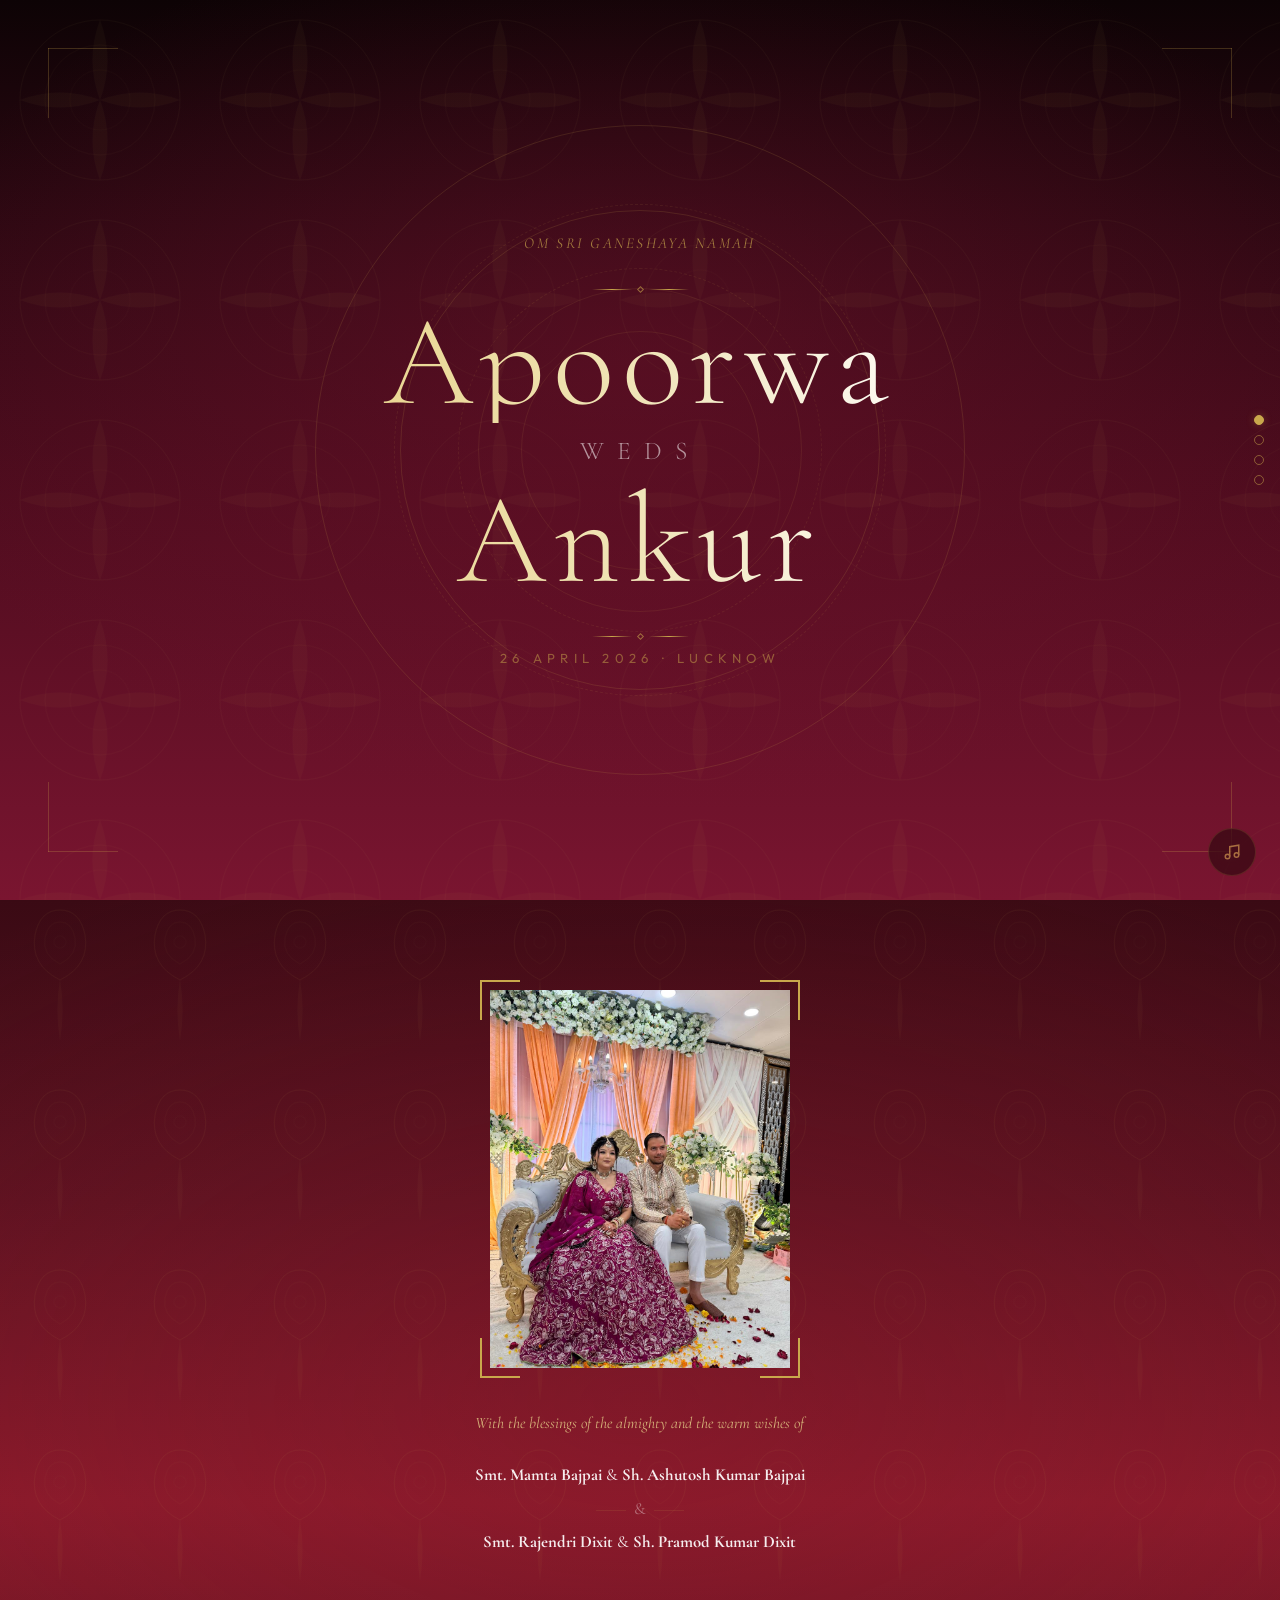
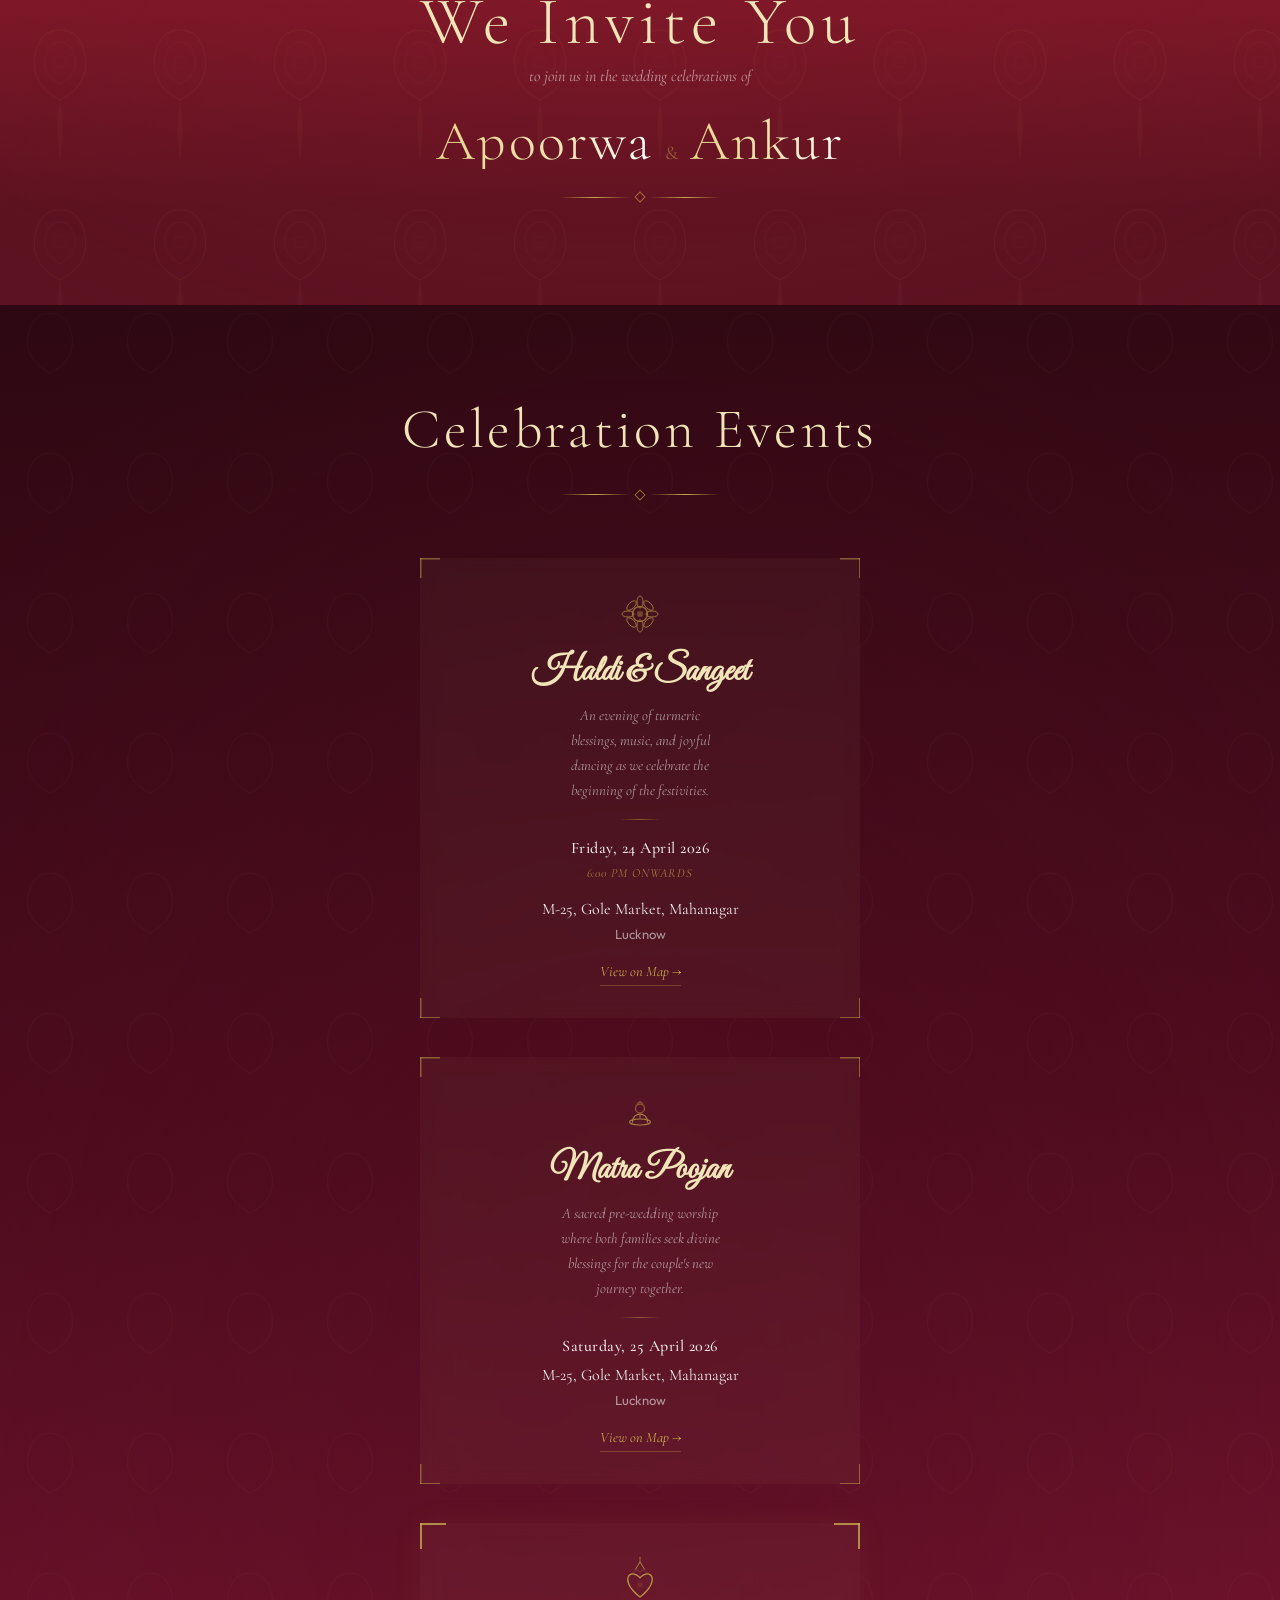
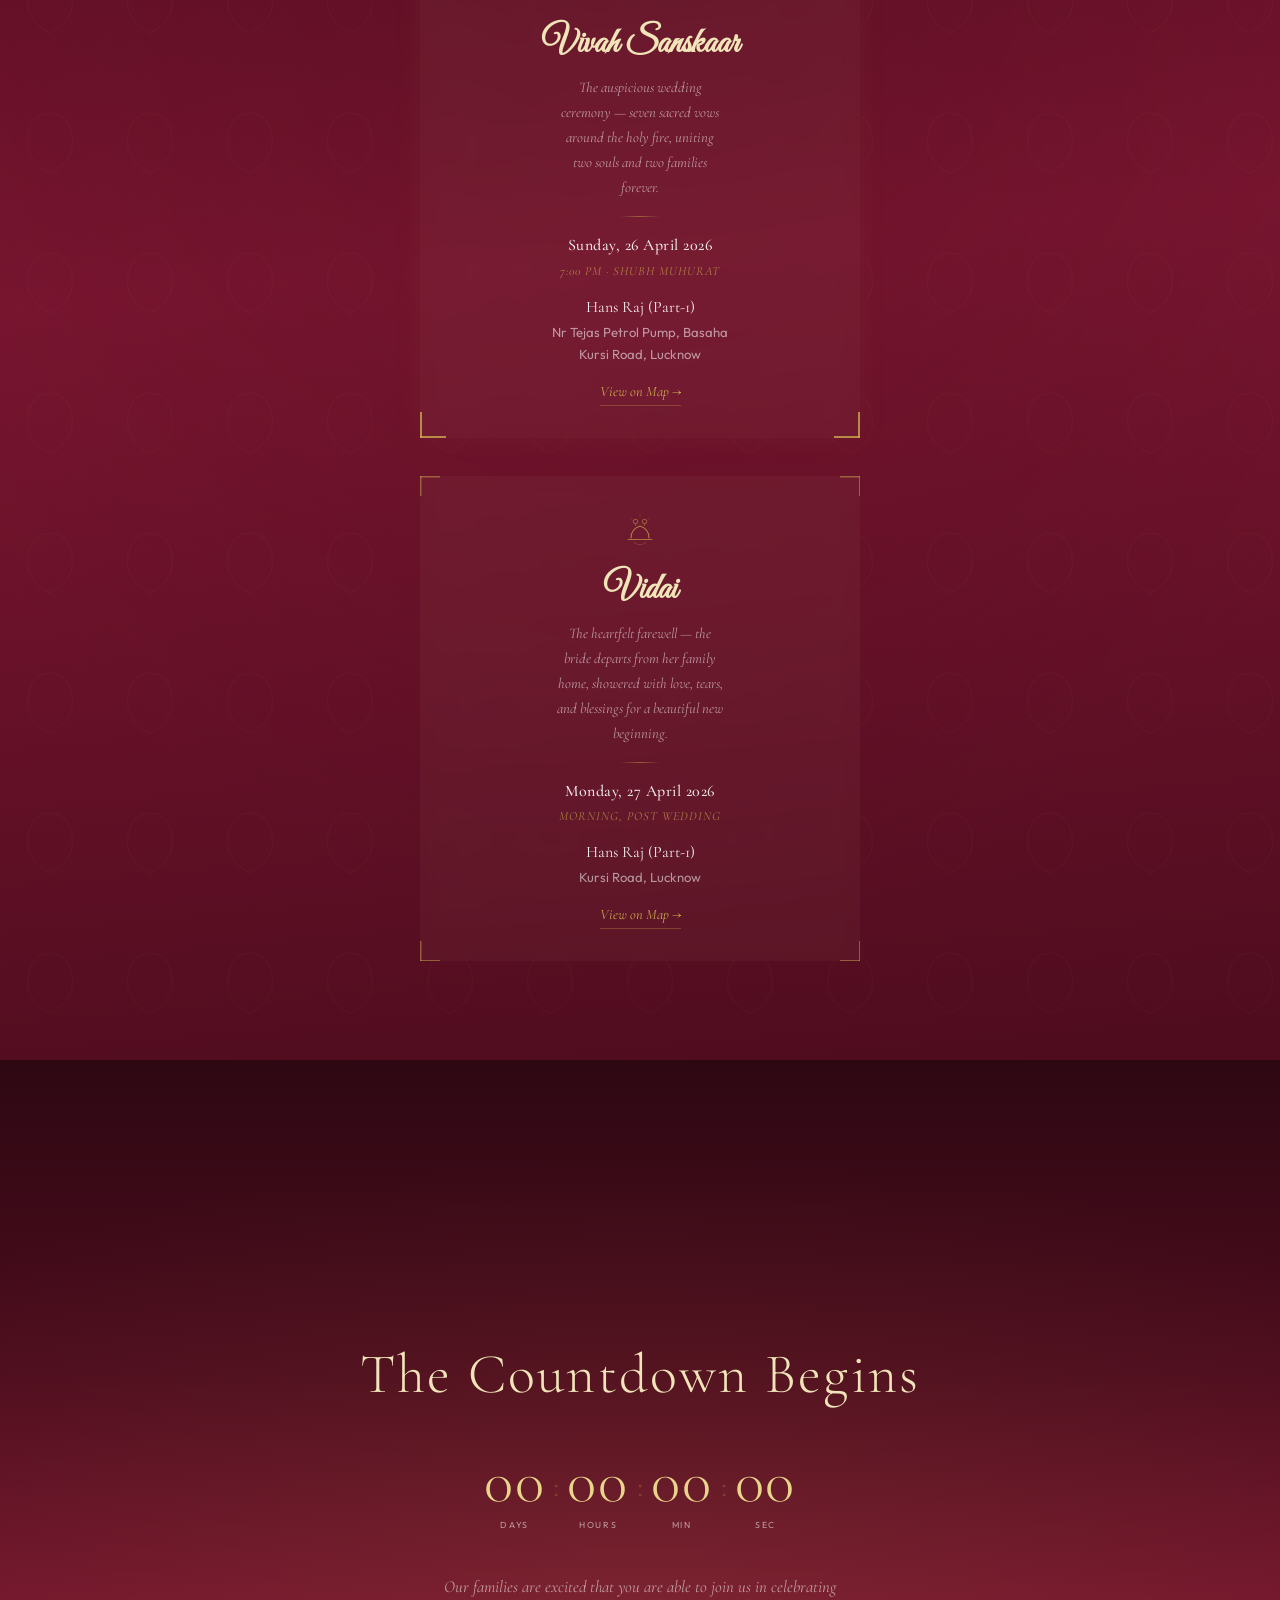
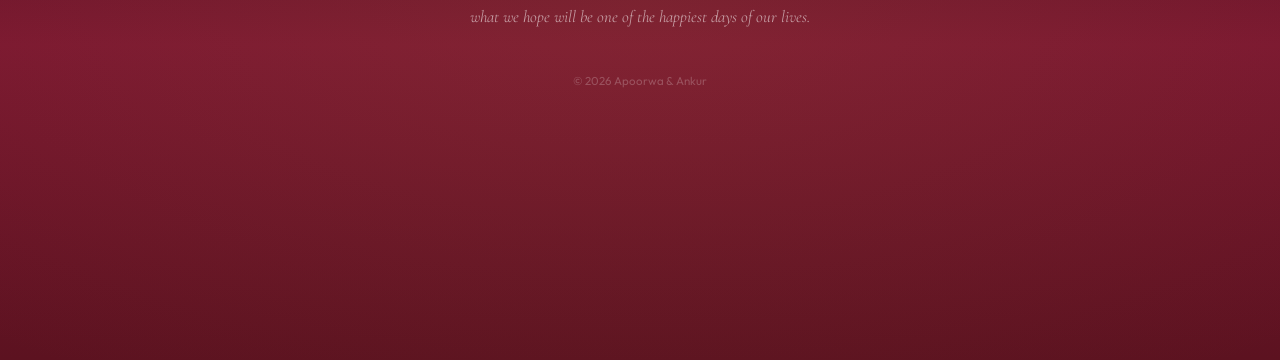
==== commit 9c6e0b6c: "Add Raag Kedar music, fix auto-scroll skipping events, improve music toggle Made-with: Cursor" ====
--- a/all.html
+++ b/all.html
@@ -26,7 +26,7 @@
 <button type="button" class="music-btn" id="musicToggle" aria-pressed="false" aria-label="Play music">
   <svg width="18" height="18" viewBox="0 0 24 24" fill="none" stroke="currentColor" stroke-width="2"><path d="M9 18V5l12-2v13"/><circle cx="6" cy="18" r="3"/><circle cx="18" cy="16" r="3"/></svg>
 </button>
-<audio id="bgMusic" loop preload="metadata"><source src="assets/audio/shehnai.mp3" type="audio/mpeg"/></audio>
+<audio id="bgMusic" loop preload="metadata"><source src="assets/audio/raag-kedar.mp3" type="audio/mpeg"/></audio>
 
 <!-- Floating petals & sparkles -->
 <div class="petals" id="petals" aria-hidden="true"></div>
--- a/css/style.css
+++ b/css/style.css
@@ -250,8 +250,9 @@
 /* ═══════════════════════════════
    MUSIC BUTTON
    ═══════════════════════════════ */
-.music-btn{position:fixed;bottom:1.5rem;right:1.5rem;z-index:100;width:48px;height:48px;border-radius:50%;border:1.5px solid rgba(201,168,76,.4);background:rgba(26,5,8,.85);color:var(--gold);cursor:pointer;display:flex;align-items:center;justify-content:center;transition:all .25s;backdrop-filter:blur(8px)}
-.music-btn:hover{border-color:var(--gold);background:rgba(201,168,76,.12)}
+.music-btn{position:fixed;bottom:1.5rem;right:1.5rem;z-index:100;width:48px;height:48px;border-radius:50%;border:1.5px solid rgba(201,168,76,.25);background:rgba(26,5,8,.85);color:var(--gold);cursor:pointer;display:flex;align-items:center;justify-content:center;transition:all .25s;backdrop-filter:blur(8px);opacity:.6}
+.music-btn:hover{border-color:var(--gold);background:rgba(201,168,76,.12);opacity:1}
+.music-btn[aria-pressed="true"]{border-color:var(--gold);background:rgba(201,168,76,.15);opacity:1;box-shadow:0 0 16px rgba(201,168,76,.25)}
 
 /* ═══════════════════════════════
    ORNAMENTAL ELEMENTS
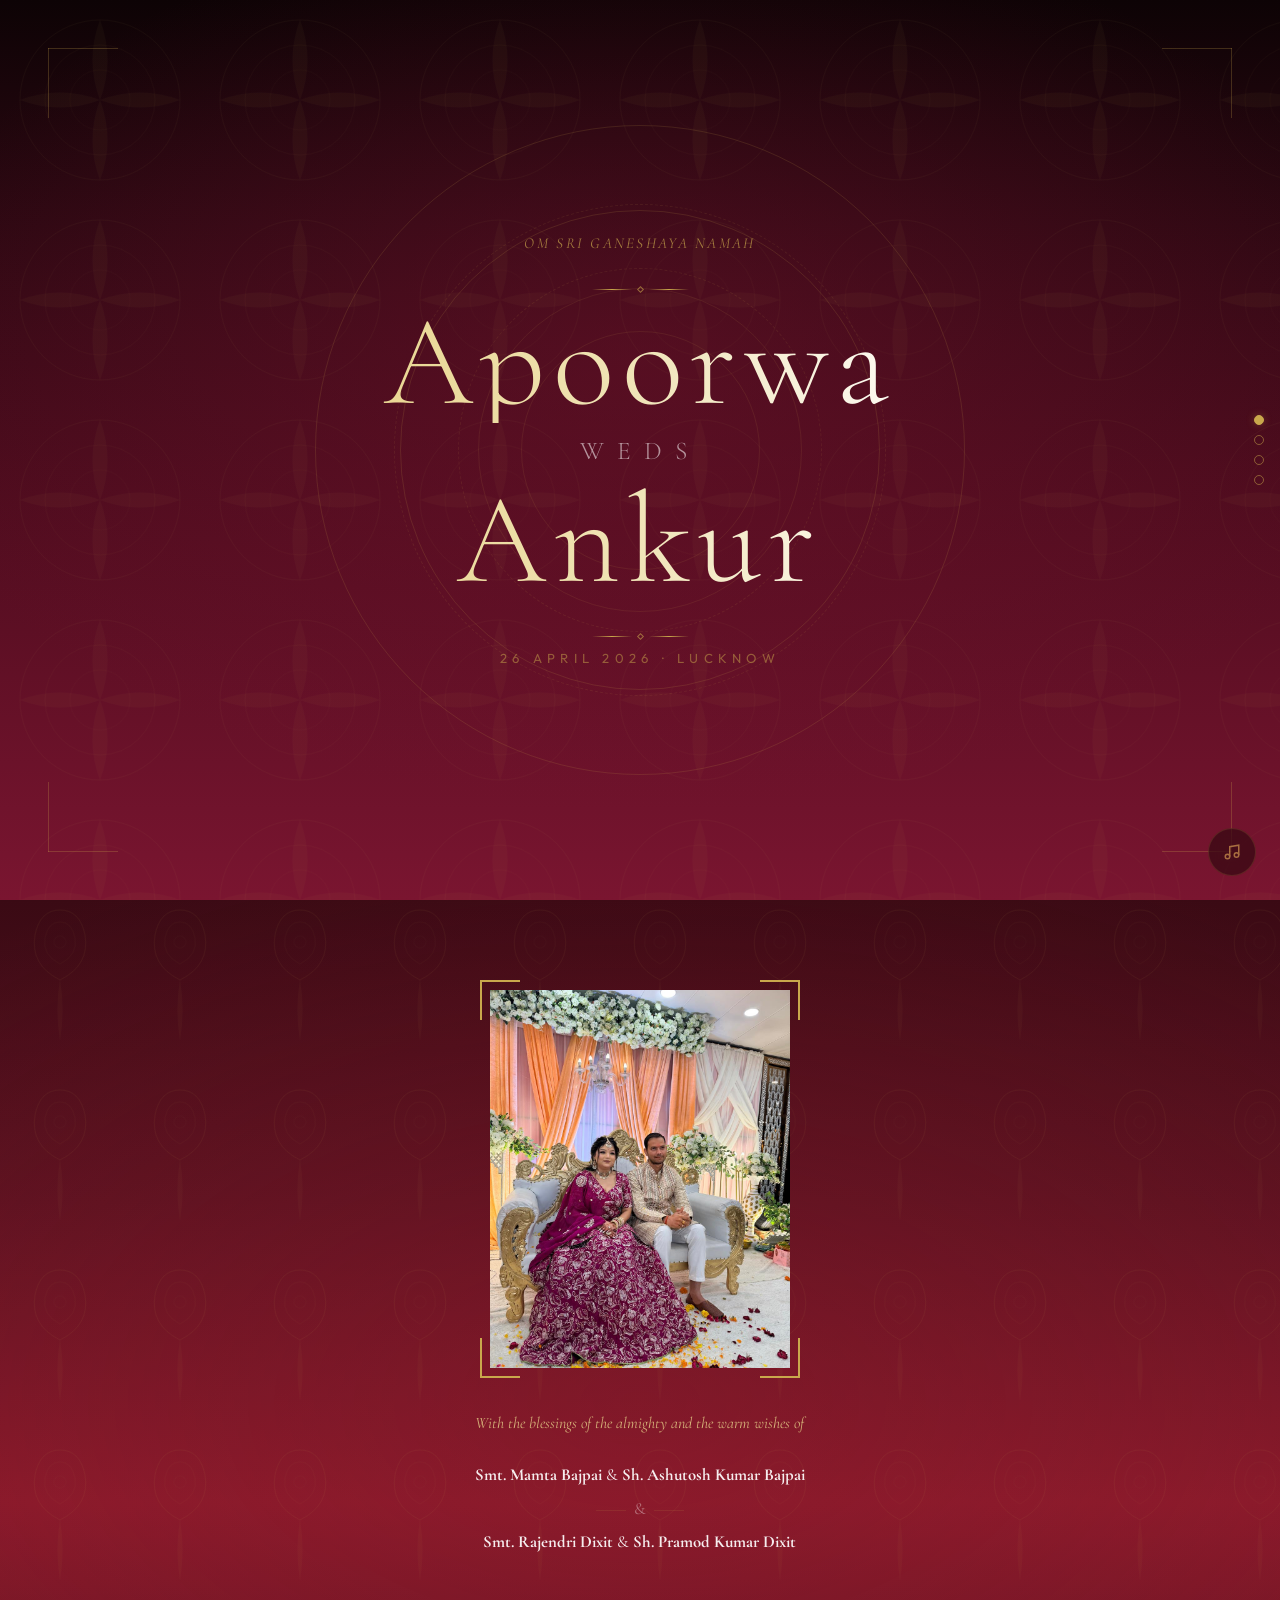
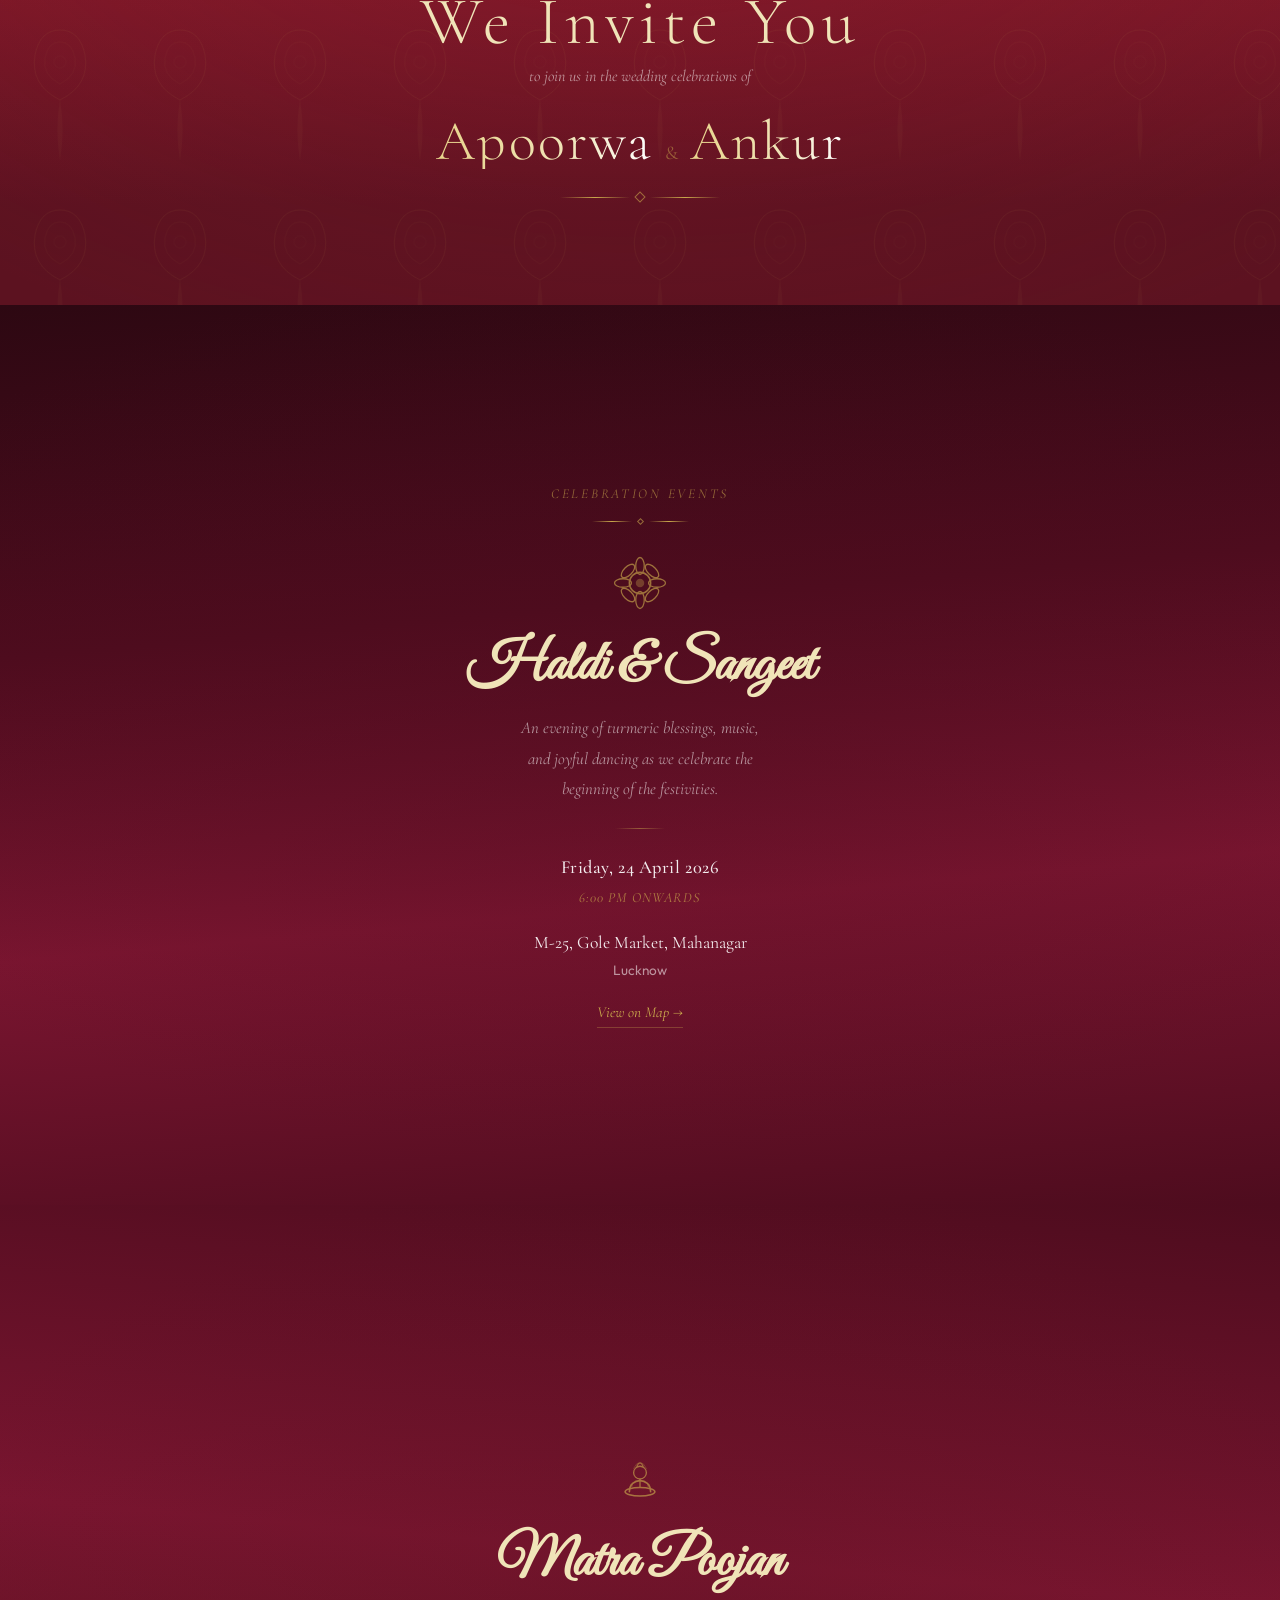
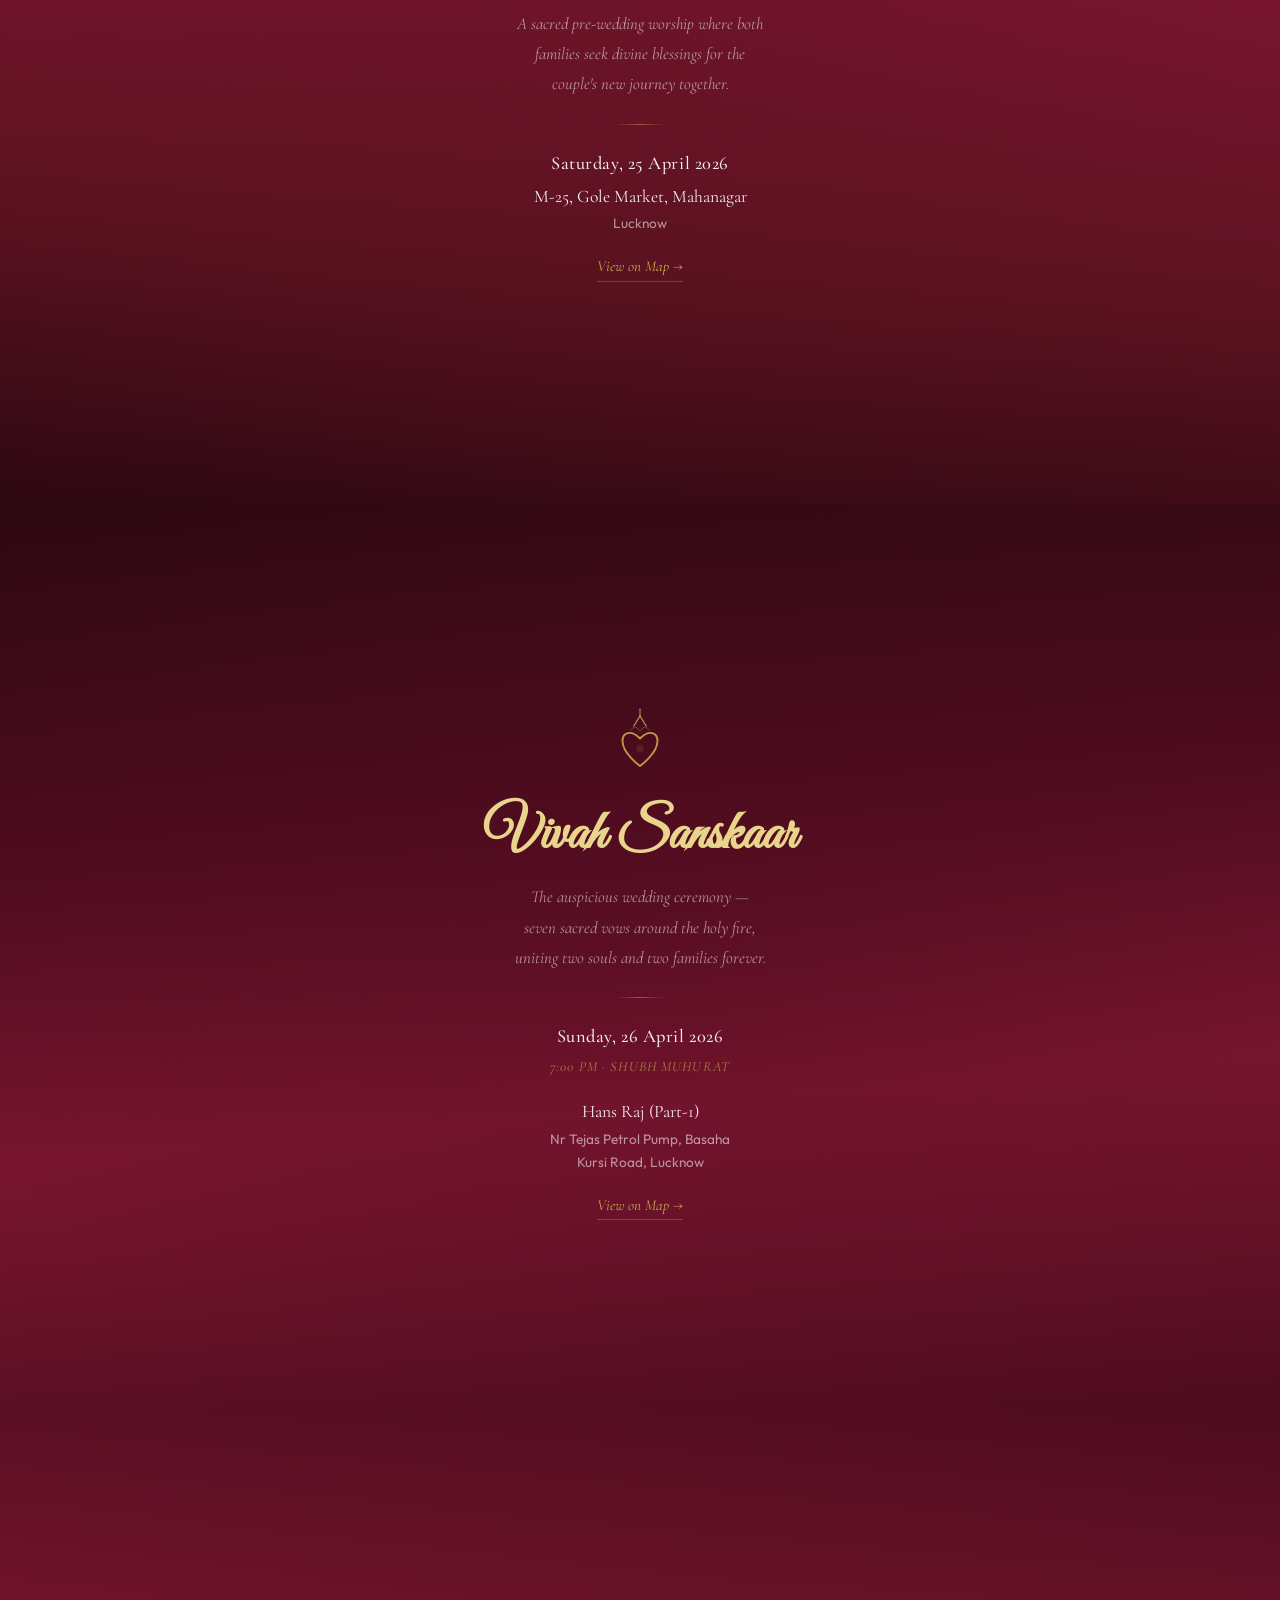
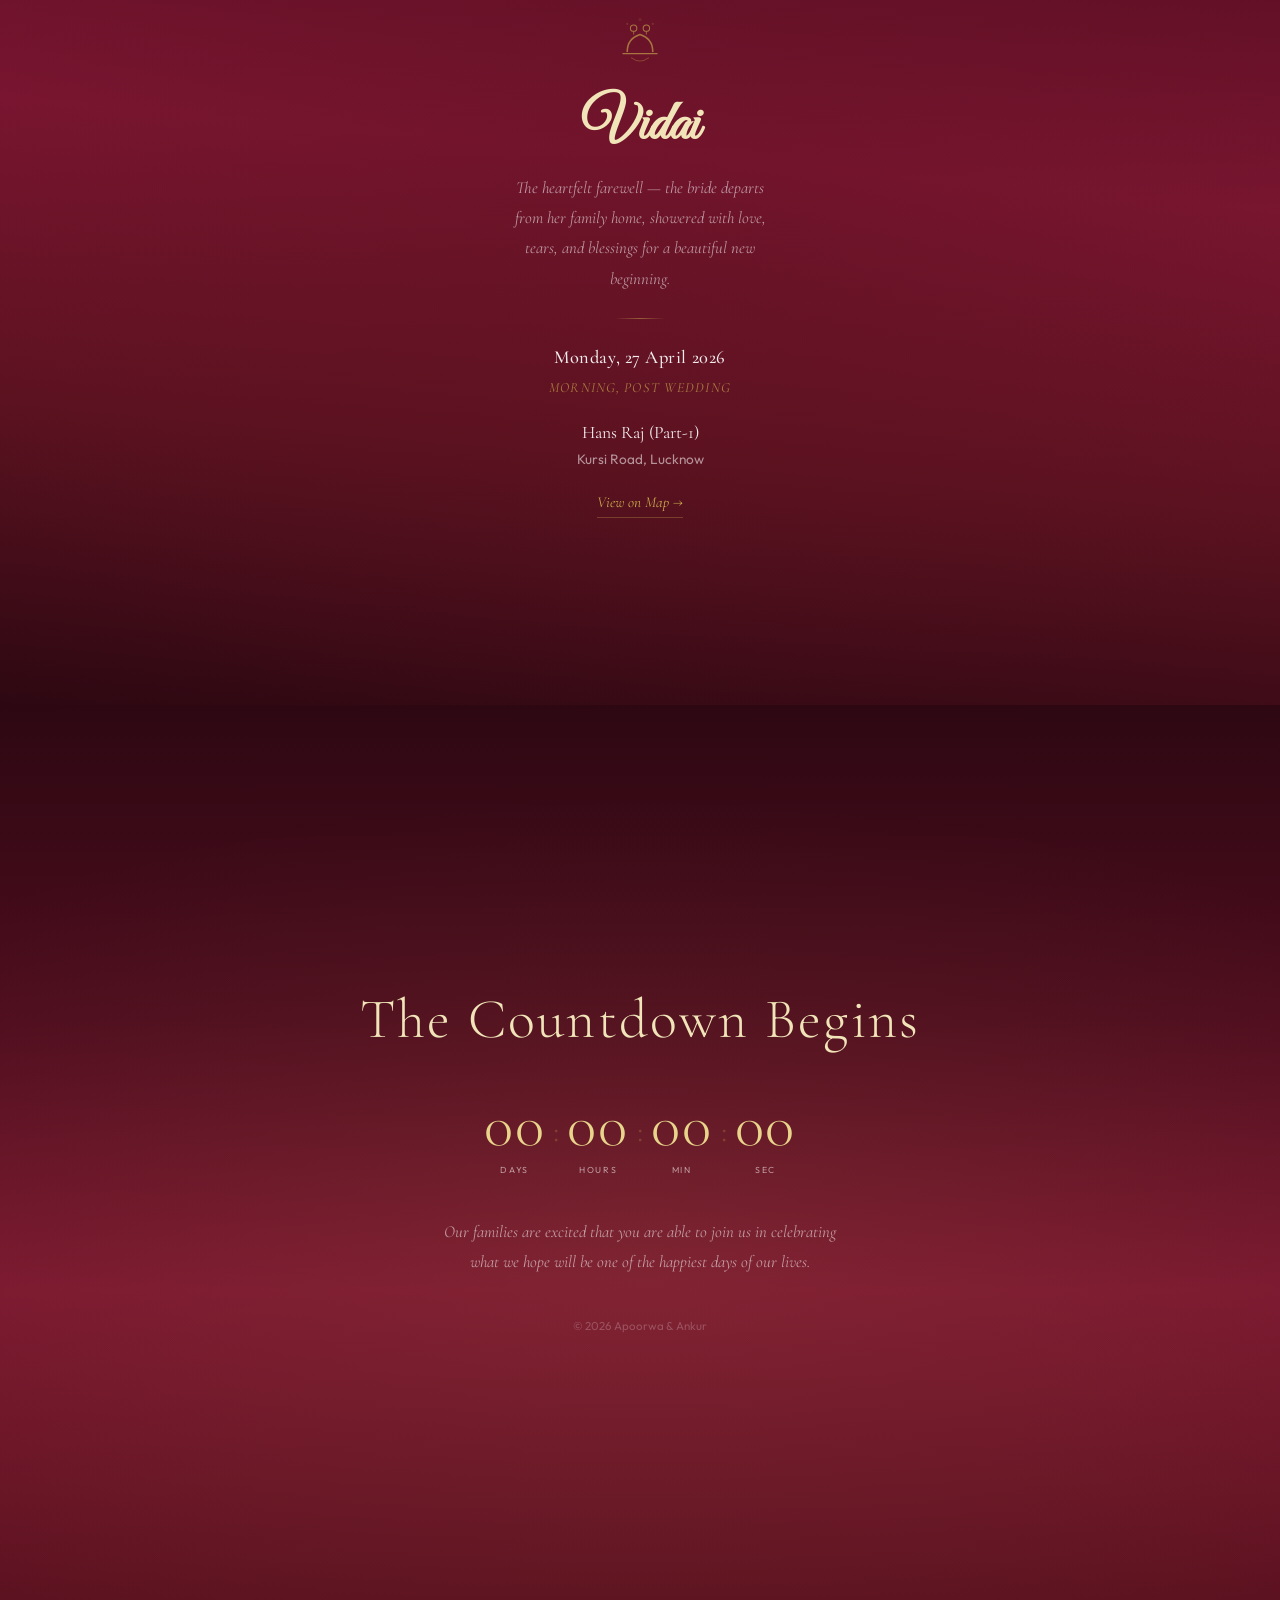
==== commit 63a35bd5: "Each event as own full-page section for clean auto-scroll Made-with: Cursor" ====
--- a/all.html
+++ b/all.html
@@ -82,83 +82,77 @@
   </div>
 </section>
 
-<!-- ═══════════ EVENTS TIMELINE ═══════════ -->
-<section class="page page--events" id="events">
-  <div class="page__bg page__bg--events"></div>
-  <div class="page__content events-content">
-    <h2 class="events__heading">Celebration Events</h2>
-    <div class="ornament ornament--lg" aria-hidden="true"><span></span><span></span><span></span></div>
+<!-- ═══════════ HALDI & SANGEET (version A) ═══════════ -->
+<section class="page page--event" id="ev-haldi" data-version="a">
+  <div class="page__bg page__bg--event"></div>
+  <div class="page__content event-content">
+    <p class="event__label">Celebration Events</p>
+    <div class="ornament ornament--sm" aria-hidden="true"><span></span><span></span><span></span></div>
+    <svg class="event__icon" viewBox="0 0 64 64" aria-hidden="true"><circle cx="32" cy="32" r="10" fill="none" stroke="currentColor" stroke-width="1.5"/><circle cx="32" cy="32" r="4" fill="currentColor" opacity=".5"/><g stroke="currentColor" stroke-width="1.2" fill="none"><ellipse cx="32" cy="16" rx="4" ry="8"/><ellipse cx="32" cy="48" rx="4" ry="8"/><ellipse cx="16" cy="32" rx="8" ry="4"/><ellipse cx="48" cy="32" rx="8" ry="4"/><ellipse cx="20.7" cy="20.7" rx="4" ry="8" transform="rotate(45 20.7 20.7)"/><ellipse cx="43.3" cy="43.3" rx="4" ry="8" transform="rotate(45 43.3 43.3)"/><ellipse cx="43.3" cy="20.7" rx="4" ry="8" transform="rotate(-45 43.3 20.7)"/><ellipse cx="20.7" cy="43.3" rx="4" ry="8" transform="rotate(-45 20.7 43.3)"/></g></svg>
+    <h2 class="event__title">Haldi &amp; Sangeet</h2>
+    <p class="event__desc">An evening of turmeric blessings, music, and joyful dancing as we celebrate the beginning of the festivities.</p>
+    <div class="event__divider" aria-hidden="true"></div>
+    <p class="event__date">Friday, 24 April 2026</p>
+    <p class="event__time">6:00 PM Onwards</p>
+    <div class="event__venue">
+      <p class="event__venue-name">M-25, Gole Market, Mahanagar</p>
+      <p class="event__venue-city">Lucknow</p>
+    </div>
+    <a class="event__map" href="https://maps.app.goo.gl/VKgjzERWYhi8ws5X6" target="_blank" rel="noopener noreferrer">View on Map &rarr;</a>
+  </div>
+</section>
 
-    <div class="timeline">
+<!-- ═══════════ MATRA POOJAN ═══════════ -->
+<section class="page page--event" id="events">
+  <div class="page__bg page__bg--event page__bg--event-alt"></div>
+  <div class="page__content event-content">
+    <svg class="event__icon" viewBox="0 0 64 64" aria-hidden="true"><path d="M22 44 C22 30 42 30 42 44" fill="none" stroke="currentColor" stroke-width="1.5" stroke-linecap="round"/><ellipse cx="32" cy="44" rx="14" ry="4" fill="none" stroke="currentColor" stroke-width="1.5"/><line x1="32" y1="40" x2="32" y2="32" stroke="currentColor" stroke-width="1.2"/><circle cx="32" cy="26" r="6" fill="none" stroke="currentColor" stroke-width="1.2"/><path d="M29 20 Q32 14 35 20" fill="none" stroke="currentColor" stroke-width="1" stroke-linecap="round"/><path d="M26 22 Q32 10 38 22" fill="none" stroke="currentColor" stroke-width=".8" opacity=".5" stroke-linecap="round"/><circle cx="24" cy="38" r="1.5" fill="currentColor" opacity=".3"/><circle cx="40" cy="38" r="1.5" fill="currentColor" opacity=".3"/></svg>
+    <h2 class="event__title">Matra Poojan</h2>
+    <p class="event__desc">A sacred pre-wedding worship where both families seek divine blessings for the couple's new journey together.</p>
+    <div class="event__divider" aria-hidden="true"></div>
+    <p class="event__date">Saturday, 25 April 2026</p>
+    <div class="event__venue">
+      <p class="event__venue-name">M-25, Gole Market, Mahanagar</p>
+      <p class="event__venue-city">Lucknow</p>
+    </div>
+    <a class="event__map" href="https://maps.app.goo.gl/VKgjzERWYhi8ws5X6" target="_blank" rel="noopener noreferrer">View on Map &rarr;</a>
+  </div>
+</section>
 
-      <!-- Haldi & Sangeet (version A) -->
-      <article class="tl-card" id="ev-haldi" data-version="a">
-        <div class="tl-card__body">
-          <svg class="tl-card__svg" viewBox="0 0 64 64" aria-hidden="true"><circle cx="32" cy="32" r="10" fill="none" stroke="currentColor" stroke-width="1.5"/><circle cx="32" cy="32" r="4" fill="currentColor" opacity=".5"/><g stroke="currentColor" stroke-width="1.2" fill="none"><ellipse cx="32" cy="16" rx="4" ry="8"/><ellipse cx="32" cy="48" rx="4" ry="8"/><ellipse cx="16" cy="32" rx="8" ry="4"/><ellipse cx="48" cy="32" rx="8" ry="4"/><ellipse cx="20.7" cy="20.7" rx="4" ry="8" transform="rotate(45 20.7 20.7)"/><ellipse cx="43.3" cy="43.3" rx="4" ry="8" transform="rotate(45 43.3 43.3)"/><ellipse cx="43.3" cy="20.7" rx="4" ry="8" transform="rotate(-45 43.3 20.7)"/><ellipse cx="20.7" cy="43.3" rx="4" ry="8" transform="rotate(-45 20.7 43.3)"/></g></svg>
-          <h3 class="tl-card__title">Haldi &amp; Sangeet</h3>
-          <p class="tl-card__desc">An evening of turmeric blessings, music, and joyful dancing as we celebrate the beginning of the festivities.</p>
-          <div class="tl-card__divider" aria-hidden="true"></div>
-          <p class="tl-card__date">Friday, 24 April 2026</p>
-          <p class="tl-card__time">6:00 PM Onwards</p>
-          <div class="tl-card__venue-block">
-            <p class="tl-card__venue">M-25, Gole Market, Mahanagar</p>
-            <p class="tl-card__city">Lucknow</p>
-          </div>
-          <a class="tl-card__link" href="https://maps.app.goo.gl/VKgjzERWYhi8ws5X6" target="_blank" rel="noopener noreferrer">View on Map &rarr;</a>
-        </div>
-      </article>
+<!-- ═══════════ VIVAH SANSKAAR ═══════════ -->
+<section class="page page--event page--event-highlight" id="ev-vivah">
+  <div class="page__bg page__bg--event"></div>
+  <div class="page__content event-content">
+    <svg class="event__icon event__icon--lg" viewBox="0 0 64 64" aria-hidden="true"><path d="M32 48 C32 48 18 38 18 28 C18 22 24 18 32 26 C40 18 46 22 46 28 C46 38 32 48 32 48Z" fill="none" stroke="currentColor" stroke-width="1.5" stroke-linejoin="round"/><path d="M27 16 L32 8 L37 16" fill="none" stroke="currentColor" stroke-width="1" stroke-linecap="round" stroke-linejoin="round"/><line x1="32" y1="8" x2="32" y2="4" stroke="currentColor" stroke-width=".8"/><circle cx="32" cy="3" r="1" fill="currentColor" opacity=".6"/><path d="M24 20 Q28 14 32 20 Q36 14 40 20" fill="none" stroke="currentColor" stroke-width=".8" opacity=".4"/><circle cx="32" cy="34" r="3" fill="currentColor" opacity=".15"/></svg>
+    <h2 class="event__title">Vivah Sanskaar</h2>
+    <p class="event__desc">The auspicious wedding ceremony &mdash; seven sacred vows around the holy fire, uniting two souls and two families forever.</p>
+    <div class="event__divider" aria-hidden="true"></div>
+    <p class="event__date">Sunday, 26 April 2026</p>
+    <p class="event__time">7:00 PM &middot; Shubh Muhurat</p>
+    <div class="event__venue">
+      <p class="event__venue-name">Hans Raj (Part-1)</p>
+      <p class="event__venue-addr">Nr Tejas Petrol Pump, Basaha</p>
+      <p class="event__venue-city">Kursi Road, Lucknow</p>
+    </div>
+    <a class="event__map" href="https://maps.app.goo.gl/hTkyjYuJuohgk6Qm8" target="_blank" rel="noopener noreferrer">View on Map &rarr;</a>
+  </div>
+</section>
 
-      <!-- Matra Poojan -->
-      <article class="tl-card" id="ev-matr">
-        <div class="tl-card__body">
-          <svg class="tl-card__svg" viewBox="0 0 64 64" aria-hidden="true"><path d="M22 44 C22 30 42 30 42 44" fill="none" stroke="currentColor" stroke-width="1.5" stroke-linecap="round"/><ellipse cx="32" cy="44" rx="14" ry="4" fill="none" stroke="currentColor" stroke-width="1.5"/><line x1="32" y1="40" x2="32" y2="32" stroke="currentColor" stroke-width="1.2"/><circle cx="32" cy="26" r="6" fill="none" stroke="currentColor" stroke-width="1.2"/><path d="M29 20 Q32 14 35 20" fill="none" stroke="currentColor" stroke-width="1" stroke-linecap="round"/><path d="M26 22 Q32 10 38 22" fill="none" stroke="currentColor" stroke-width=".8" opacity=".5" stroke-linecap="round"/><circle cx="24" cy="38" r="1.5" fill="currentColor" opacity=".3"/><circle cx="40" cy="38" r="1.5" fill="currentColor" opacity=".3"/></svg>
-          <h3 class="tl-card__title">Matra Poojan</h3>
-          <p class="tl-card__desc">A sacred pre-wedding worship where both families seek divine blessings for the couple's new journey together.</p>
-          <div class="tl-card__divider" aria-hidden="true"></div>
-          <p class="tl-card__date">Saturday, 25 April 2026</p>
-          <div class="tl-card__venue-block">
-            <p class="tl-card__venue">M-25, Gole Market, Mahanagar</p>
-            <p class="tl-card__city">Lucknow</p>
-          </div>
-          <a class="tl-card__link" href="https://maps.app.goo.gl/VKgjzERWYhi8ws5X6" target="_blank" rel="noopener noreferrer">View on Map &rarr;</a>
-        </div>
-      </article>
-
-      <!-- Vivah -->
-      <article class="tl-card tl-card--highlight" id="ev-vivah">
-        <div class="tl-card__body">
-          <svg class="tl-card__svg tl-card__svg--lg" viewBox="0 0 64 64" aria-hidden="true"><path d="M32 48 C32 48 18 38 18 28 C18 22 24 18 32 26 C40 18 46 22 46 28 C46 38 32 48 32 48Z" fill="none" stroke="currentColor" stroke-width="1.5" stroke-linejoin="round"/><path d="M27 16 L32 8 L37 16" fill="none" stroke="currentColor" stroke-width="1" stroke-linecap="round" stroke-linejoin="round"/><line x1="32" y1="8" x2="32" y2="4" stroke="currentColor" stroke-width=".8"/><circle cx="32" cy="3" r="1" fill="currentColor" opacity=".6"/><path d="M24 20 Q28 14 32 20 Q36 14 40 20" fill="none" stroke="currentColor" stroke-width=".8" opacity=".4"/><circle cx="32" cy="34" r="3" fill="currentColor" opacity=".15"/></svg>
-          <h3 class="tl-card__title">Vivah Sanskaar</h3>
-          <p class="tl-card__desc">The auspicious wedding ceremony &mdash; seven sacred vows around the holy fire, uniting two souls and two families forever.</p>
-          <div class="tl-card__divider" aria-hidden="true"></div>
-          <p class="tl-card__date">Sunday, 26 April 2026</p>
-          <p class="tl-card__time">7:00 PM &middot; Shubh Muhurat</p>
-          <div class="tl-card__venue-block">
-            <p class="tl-card__venue">Hans Raj (Part-1)</p>
-            <p class="tl-card__addr">Nr Tejas Petrol Pump, Basaha</p>
-            <p class="tl-card__city">Kursi Road, Lucknow</p>
-          </div>
-          <a class="tl-card__link" href="https://maps.app.goo.gl/hTkyjYuJuohgk6Qm8" target="_blank" rel="noopener noreferrer">View on Map &rarr;</a>
-        </div>
-      </article>
-
-      <!-- Vidai -->
-      <article class="tl-card" id="ev-vidai">
-        <div class="tl-card__body">
-          <svg class="tl-card__svg" viewBox="0 0 64 64" aria-hidden="true"><path d="M20 40 Q20 28 32 24 Q44 28 44 40" fill="none" stroke="currentColor" stroke-width="1.5" stroke-linecap="round"/><path d="M16 42 L48 42" stroke="currentColor" stroke-width="1.2" stroke-linecap="round"/><circle cx="26" cy="18" r="3" fill="none" stroke="currentColor" stroke-width="1"/><circle cx="38" cy="18" r="3" fill="none" stroke="currentColor" stroke-width="1"/><path d="M26 21 L26 24" stroke="currentColor" stroke-width=".8"/><path d="M38 21 L38 24" stroke="currentColor" stroke-width=".8"/><path d="M24 46 Q32 52 40 46" fill="none" stroke="currentColor" stroke-width="1" stroke-linecap="round" opacity=".5"/><circle cx="20" cy="14" r="1" fill="currentColor" opacity=".3"/><circle cx="44" cy="14" r="1" fill="currentColor" opacity=".3"/><circle cx="32" cy="10" r="1.5" fill="currentColor" opacity=".2"/></svg>
-          <h3 class="tl-card__title">Vidai</h3>
-          <p class="tl-card__desc">The heartfelt farewell &mdash; the bride departs from her family home, showered with love, tears, and blessings for a beautiful new beginning.</p>
-          <div class="tl-card__divider" aria-hidden="true"></div>
-          <p class="tl-card__date">Monday, 27 April 2026</p>
-          <p class="tl-card__time">Morning, Post Wedding</p>
-          <div class="tl-card__venue-block">
-            <p class="tl-card__venue">Hans Raj (Part-1)</p>
-            <p class="tl-card__city">Kursi Road, Lucknow</p>
-          </div>
-          <a class="tl-card__link" href="https://maps.app.goo.gl/hTkyjYuJuohgk6Qm8" target="_blank" rel="noopener noreferrer">View on Map &rarr;</a>
-        </div>
-      </article>
+<!-- ═══════════ VIDAI ═══════════ -->
+<section class="page page--event" id="ev-vidai">
+  <div class="page__bg page__bg--event page__bg--event-alt"></div>
+  <div class="page__content event-content">
+    <svg class="event__icon" viewBox="0 0 64 64" aria-hidden="true"><path d="M20 40 Q20 28 32 24 Q44 28 44 40" fill="none" stroke="currentColor" stroke-width="1.5" stroke-linecap="round"/><path d="M16 42 L48 42" stroke="currentColor" stroke-width="1.2" stroke-linecap="round"/><circle cx="26" cy="18" r="3" fill="none" stroke="currentColor" stroke-width="1"/><circle cx="38" cy="18" r="3" fill="none" stroke="currentColor" stroke-width="1"/><path d="M26 21 L26 24" stroke="currentColor" stroke-width=".8"/><path d="M38 21 L38 24" stroke="currentColor" stroke-width=".8"/><path d="M24 46 Q32 52 40 46" fill="none" stroke="currentColor" stroke-width="1" stroke-linecap="round" opacity=".5"/><circle cx="20" cy="14" r="1" fill="currentColor" opacity=".3"/><circle cx="44" cy="14" r="1" fill="currentColor" opacity=".3"/><circle cx="32" cy="10" r="1.5" fill="currentColor" opacity=".2"/></svg>
+    <h2 class="event__title">Vidai</h2>
+    <p class="event__desc">The heartfelt farewell &mdash; the bride departs from her family home, showered with love, tears, and blessings for a beautiful new beginning.</p>
+    <div class="event__divider" aria-hidden="true"></div>
+    <p class="event__date">Monday, 27 April 2026</p>
+    <p class="event__time">Morning, Post Wedding</p>
+    <div class="event__venue">
+      <p class="event__venue-name">Hans Raj (Part-1)</p>
+      <p class="event__venue-city">Kursi Road, Lucknow</p>
     </div>
+    <a class="event__map" href="https://maps.app.goo.gl/hTkyjYuJuohgk6Qm8" target="_blank" rel="noopener noreferrer">View on Map &rarr;</a>
   </div>
 </section>
 
--- a/css/style.css
+++ b/css/style.css
@@ -27,7 +27,7 @@
   body{overflow:hidden;height:100vh;height:100dvh}
   .pages{height:100vh;height:100dvh;overflow-y:auto;scroll-snap-type:y mandatory}
   .page{height:100vh;height:100dvh;min-height:auto;scroll-snap-align:start}
-  .page--invite,.page--events{height:auto;min-height:100dvh;scroll-snap-align:start}
+  .page--invite{height:auto;min-height:100dvh;scroll-snap-align:start}
 }
 
 /* ═══════ BACKGROUNDS ═══════ */
@@ -142,91 +142,71 @@
 .invite-card__amp{font-family:var(--ff-d);font-size:1.2rem;color:var(--gold);opacity:.5}
 
 /* ═══════════════════════════════
-   EVENTS TIMELINE
-   ═══════════════════════════════ */
-.events-content{max-width:44rem;padding-top:4rem;padding-bottom:4rem}
-.events__heading{
-  font-family:var(--ff-d);font-weight:300;
-  font-size:clamp(2.2rem,6vw,3.5rem);
-  color:var(--gold-p);letter-spacing:.06em;margin-bottom:.5rem;
-}
-
-.timeline{position:relative;margin-top:2.5rem;display:flex;flex-direction:column;align-items:center}
-.timeline__line{display:none}
-
-.tl-card{position:relative;padding:1.2rem 0;width:100%;display:flex;justify-content:center}
-.tl-card__dot{display:none}
-.tl-card__dot--lg{display:none}
-
-.tl-card__body{
-  --cl:20px;--ct:1.5px;--cc:rgba(201,168,76,.5);
-  position:relative;
-  width:clamp(270px,80vw,340px);
-  padding:2rem 1.8rem;
-  backdrop-filter:blur(8px);
-  text-align:center;
-  transition:box-shadow .4s;
-  background:
-    linear-gradient(var(--cc),var(--cc)) 0 0/var(--cl) var(--ct) no-repeat,
-    linear-gradient(var(--cc),var(--cc)) 0 0/var(--ct) var(--cl) no-repeat,
-    linear-gradient(var(--cc),var(--cc)) 100% 0/var(--cl) var(--ct) no-repeat,
-    linear-gradient(var(--cc),var(--cc)) 100% 0/var(--ct) var(--cl) no-repeat,
-    linear-gradient(var(--cc),var(--cc)) 0 100%/var(--cl) var(--ct) no-repeat,
-    linear-gradient(var(--cc),var(--cc)) 0 100%/var(--ct) var(--cl) no-repeat,
-    linear-gradient(var(--cc),var(--cc)) 100% 100%/var(--cl) var(--ct) no-repeat,
-    linear-gradient(var(--cc),var(--cc)) 100% 100%/var(--ct) var(--cl) no-repeat,
-    rgba(240,228,184,.04);
-}
-.tl-card__body:hover{
-  box-shadow:0 0 40px rgba(201,168,76,.08);
-}
-
-.tl-card--highlight .tl-card__body{
-  --cl:26px;--ct:2px;--cc:rgba(201,168,76,.8);
-  box-shadow:0 0 30px rgba(201,168,76,.06);
-}
-
-.tl-card__svg{
-  display:block;width:48px;height:48px;margin:0 auto .8rem;
-  color:var(--gold);opacity:.7;
-}
-.tl-card__svg--lg{width:56px;height:56px;opacity:.85}
-
-.tl-card__title{
-  font-family:var(--ff-s);font-size:clamp(1.6rem,5vw,2.2rem);
-  color:var(--gold-p);margin-bottom:.6rem;line-height:1.2;
-}
-.tl-card__desc{
+   EVENT PAGES (one per ceremony)
+   ═══════════════════════════════ */
+.page__bg--event{
+  background:
+    radial-gradient(ellipse 70% 50% at 50% 45%,rgba(78,12,30,.35),transparent),
+    linear-gradient(175deg,var(--maroon-dd) 0%,var(--maroon-d) 35%,var(--maroon) 65%,var(--maroon-d) 100%);
+}
+.page__bg--event-alt{
+  background:
+    radial-gradient(ellipse 60% 55% at 50% 50%,rgba(92,18,32,.35),transparent),
+    linear-gradient(185deg,var(--maroon-d) 0%,var(--maroon) 40%,var(--red-d) 70%,var(--maroon-dd) 100%);
+}
+
+.event-content{
+  max-width:36rem;display:flex;flex-direction:column;align-items:center;justify-content:center;
+}
+.event__label{
+  font-family:var(--ff-d);font-weight:400;font-style:italic;
+  font-size:clamp(.75rem,1.8vw,.85rem);
+  color:var(--gold);letter-spacing:.2em;text-transform:uppercase;opacity:.6;margin-bottom:.3rem;
+}
+.event__icon{
+  display:block;width:clamp(52px,12vw,68px);height:clamp(52px,12vw,68px);
+  margin:1rem auto;color:var(--gold);opacity:.65;
+}
+.event__icon--lg{width:clamp(60px,14vw,80px);height:clamp(60px,14vw,80px);opacity:.8}
+
+.event__title{
+  font-family:var(--ff-s);font-size:clamp(2.2rem,7vw,3.2rem);
+  color:var(--gold-p);margin-bottom:.8rem;line-height:1.2;
+}
+.event__desc{
   font-family:var(--ff-d);font-style:italic;
-  font-size:clamp(.8rem,2vw,.92rem);
-  color:var(--txt-dl);line-height:1.7;
-  margin-bottom:1rem;max-width:28ch;margin-left:auto;margin-right:auto;
-}
-.tl-card__divider{
-  width:40px;height:1px;margin:0 auto 1rem;
+  font-size:clamp(.88rem,2.2vw,1.05rem);
+  color:var(--txt-dl);line-height:1.8;
+  margin-bottom:1.5rem;max-width:30ch;text-align:center;
+}
+.event__divider{
+  width:50px;height:1px;margin:0 auto 1.5rem;
   background:linear-gradient(90deg,transparent,var(--gold),transparent);opacity:.5;
 }
-.tl-card__date{
+.event__date{
   font-family:var(--ff-d);font-weight:500;
-  font-size:clamp(.88rem,2.3vw,1rem);
-  color:var(--txt-l);margin-bottom:.2rem;letter-spacing:.03em;
-}
-.tl-card__time{
+  font-size:clamp(1rem,2.5vw,1.15rem);
+  color:var(--txt-l);margin-bottom:.3rem;letter-spacing:.03em;
+}
+.event__time{
   font-family:var(--ff-d);font-style:italic;
-  font-size:.78rem;color:var(--gold);opacity:.7;
-  letter-spacing:.08em;text-transform:uppercase;margin-bottom:.8rem;
-}
-.tl-card__venue-block{margin-bottom:.8rem}
-.tl-card__venue{font-family:var(--ff-d);font-size:clamp(.88rem,2.2vw,1rem);color:var(--txt-l);margin-bottom:.1rem}
-.tl-card__addr{font-size:.82rem;color:var(--txt-dl);margin-bottom:.05rem}
-.tl-card__city{font-size:.82rem;color:var(--txt-dl)}
-.tl-card__link{
+  font-size:clamp(.78rem,1.8vw,.88rem);color:var(--gold);opacity:.7;
+  letter-spacing:.08em;text-transform:uppercase;margin-bottom:1.2rem;
+}
+.event__venue{margin-bottom:1.2rem;text-align:center}
+.event__venue-name{font-family:var(--ff-d);font-size:clamp(.95rem,2.3vw,1.1rem);color:var(--txt-l);margin-bottom:.15rem}
+.event__venue-addr{font-size:.85rem;color:var(--txt-dl);margin-bottom:.1rem}
+.event__venue-city{font-size:.85rem;color:var(--txt-dl)}
+.event__map{
   display:inline-block;font-family:var(--ff-d);font-style:italic;
-  font-size:.9rem;color:var(--gold);text-decoration:none;
+  font-size:.95rem;color:var(--gold);text-decoration:none;
   border-bottom:1px solid rgba(201,168,76,.3);padding-bottom:2px;
   transition:color .3s,border-color .3s;
 }
-.tl-card__link:hover{color:var(--gold-l);border-color:var(--gold-l)}
+.event__map:hover{color:var(--gold-l);border-color:var(--gold-l)}
+
+.page--event-highlight .event__title{color:var(--gold-l)}
+.page--event-highlight .event__icon{opacity:.9}
 
 /* ═══════════════════════════════
    COUNTDOWN / CLOSING
@@ -298,21 +278,16 @@
   .hero-corners{inset:3rem}
   .corner{width:70px;height:70px}
   .photo-frame{width:clamp(240px,25vw,320px)}
-
-  .tl-card__body{width:clamp(320px,40vw,420px)}
+  .event__title{font-size:clamp(2.6rem,5vw,3.5rem)}
+  .event__desc{max-width:36ch}
 }
 @media(min-width:1024px){
   .hero__bride,.hero__groom{font-size:8rem}
   .page__content{max-width:44rem;padding:5rem 2rem}
-  .events-content{max-width:50rem}
-  .tl-card__body{width:clamp(360px,35vw,440px);padding:2rem 2rem}
-  .tl-card__title{font-size:2.2rem}
 }
 @media(min-width:1440px){
   .mandala--1{width:700px;height:700px}
   .mandala--2{width:520px;height:520px}
   .hero-corners{inset:4rem}
   .corner{width:90px;height:90px}
-  .events-content{max-width:56rem}
-  .tl-card__body{width:clamp(400px,30vw,480px)}
-}
+}
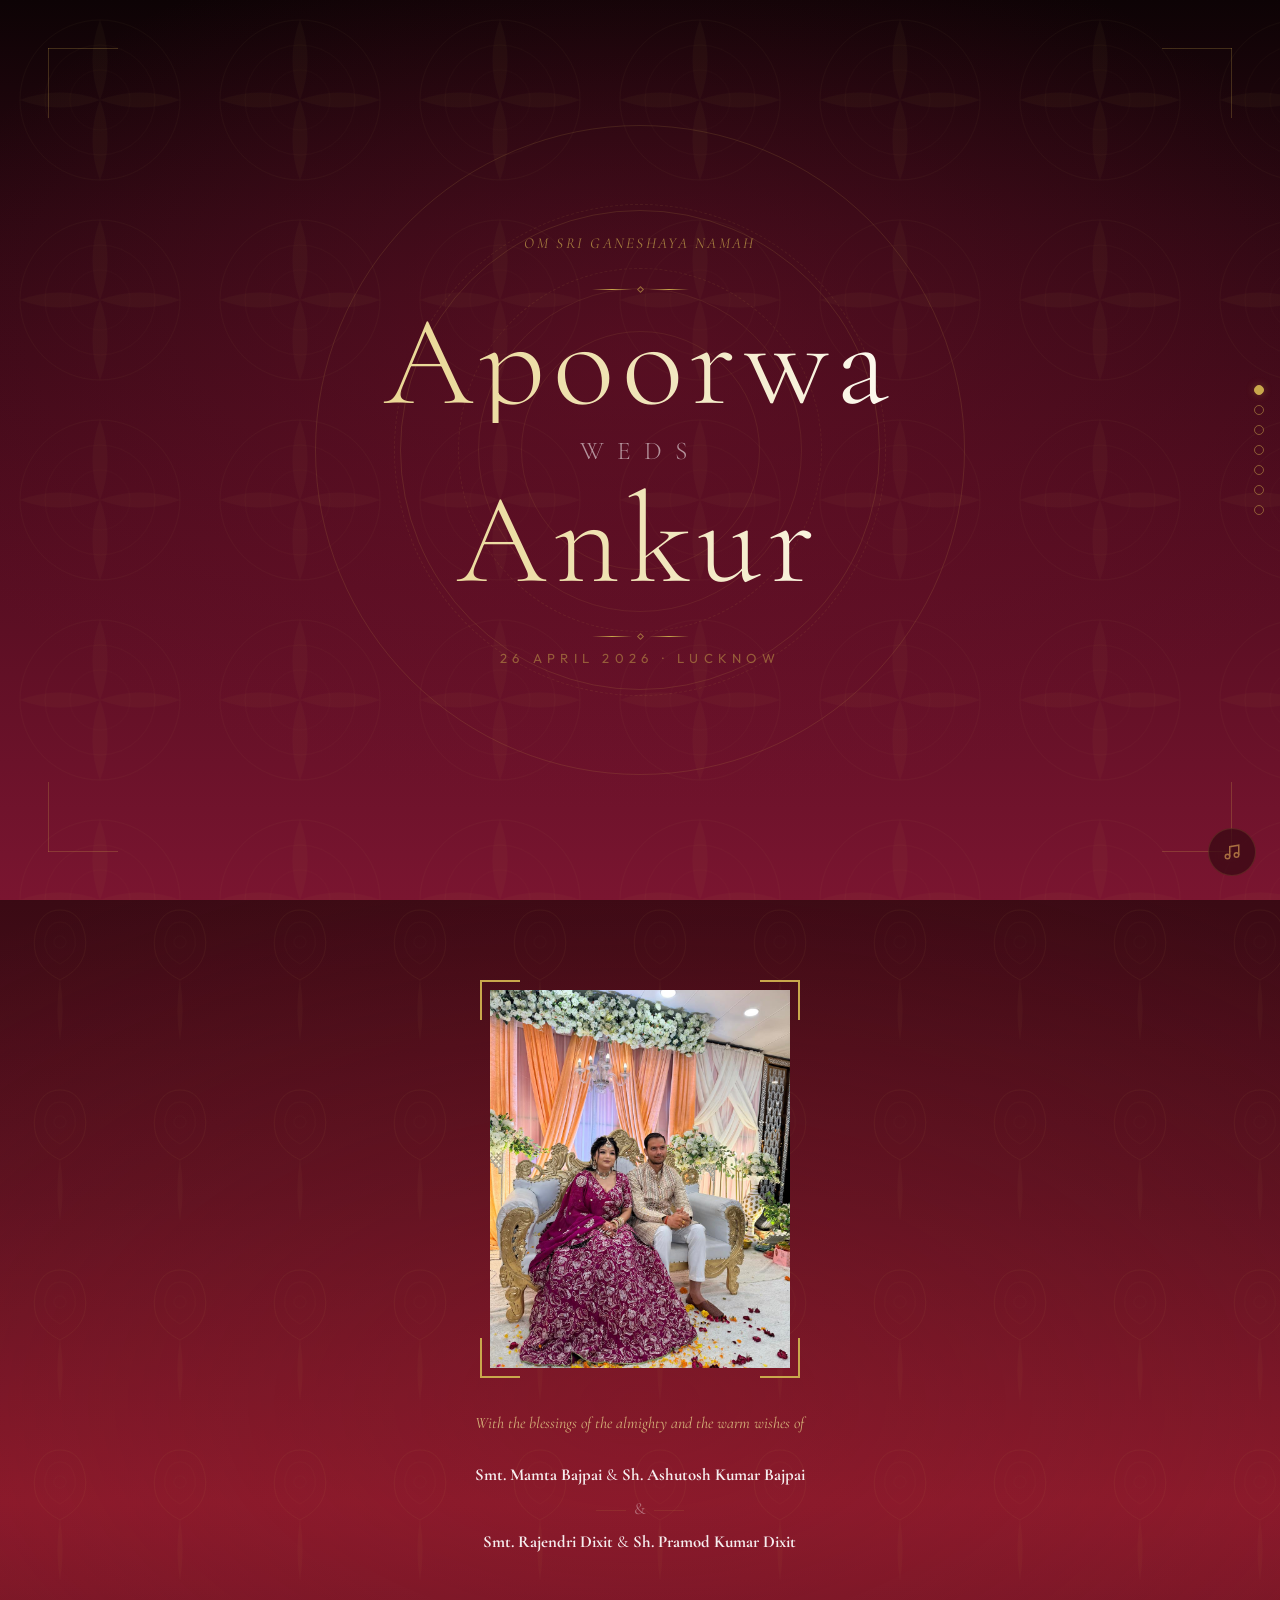
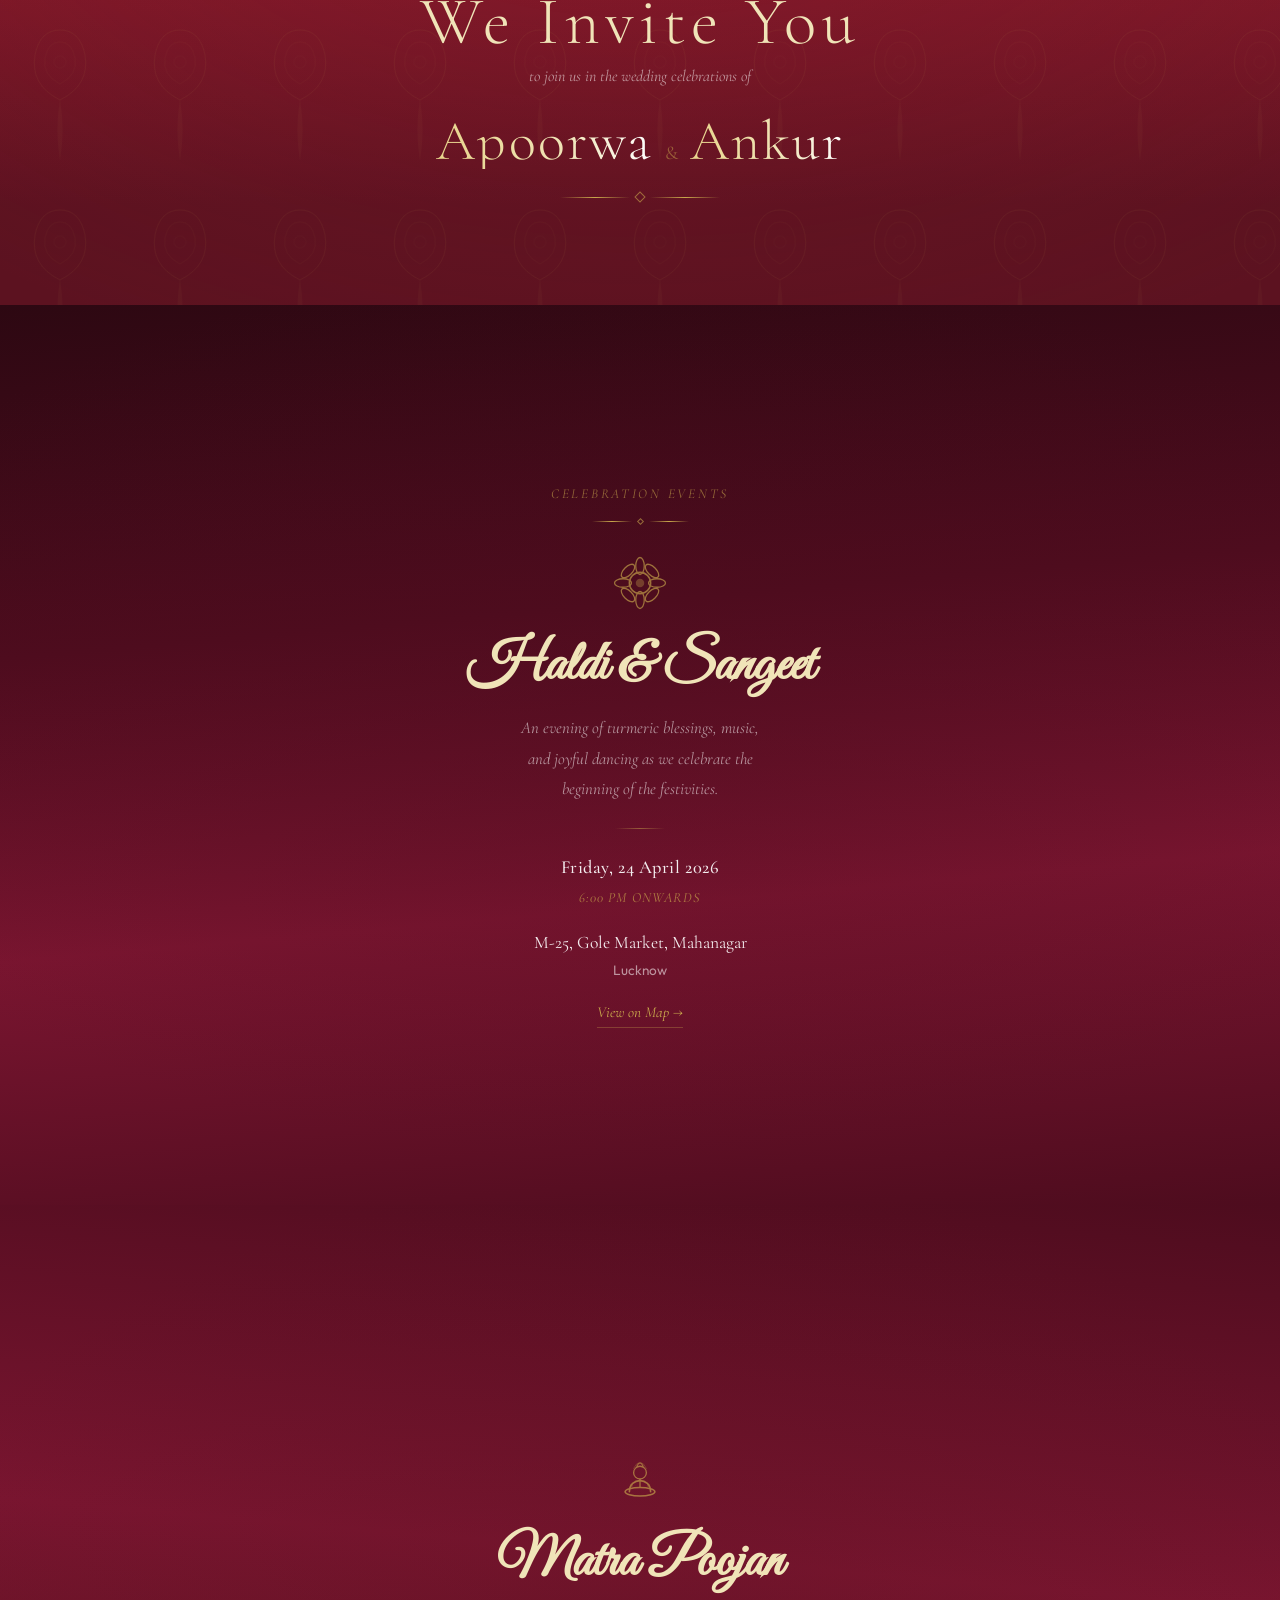
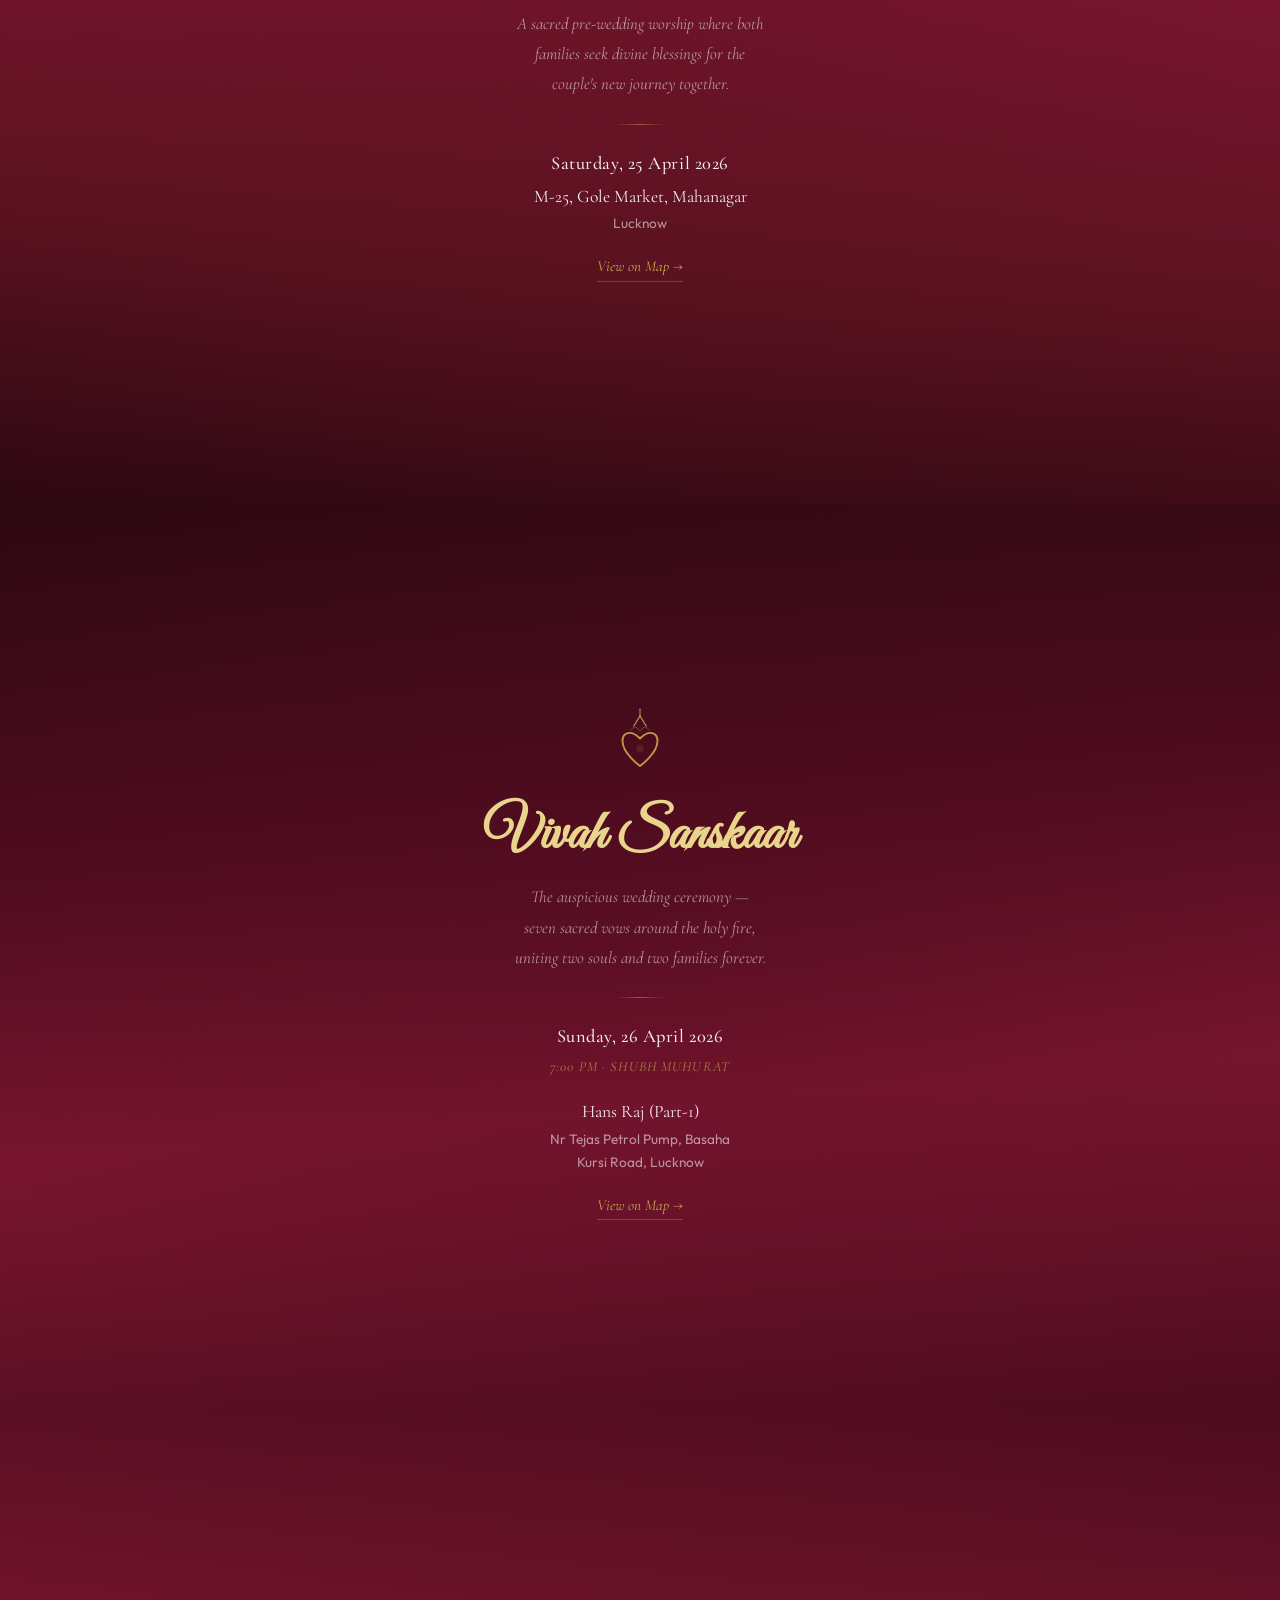
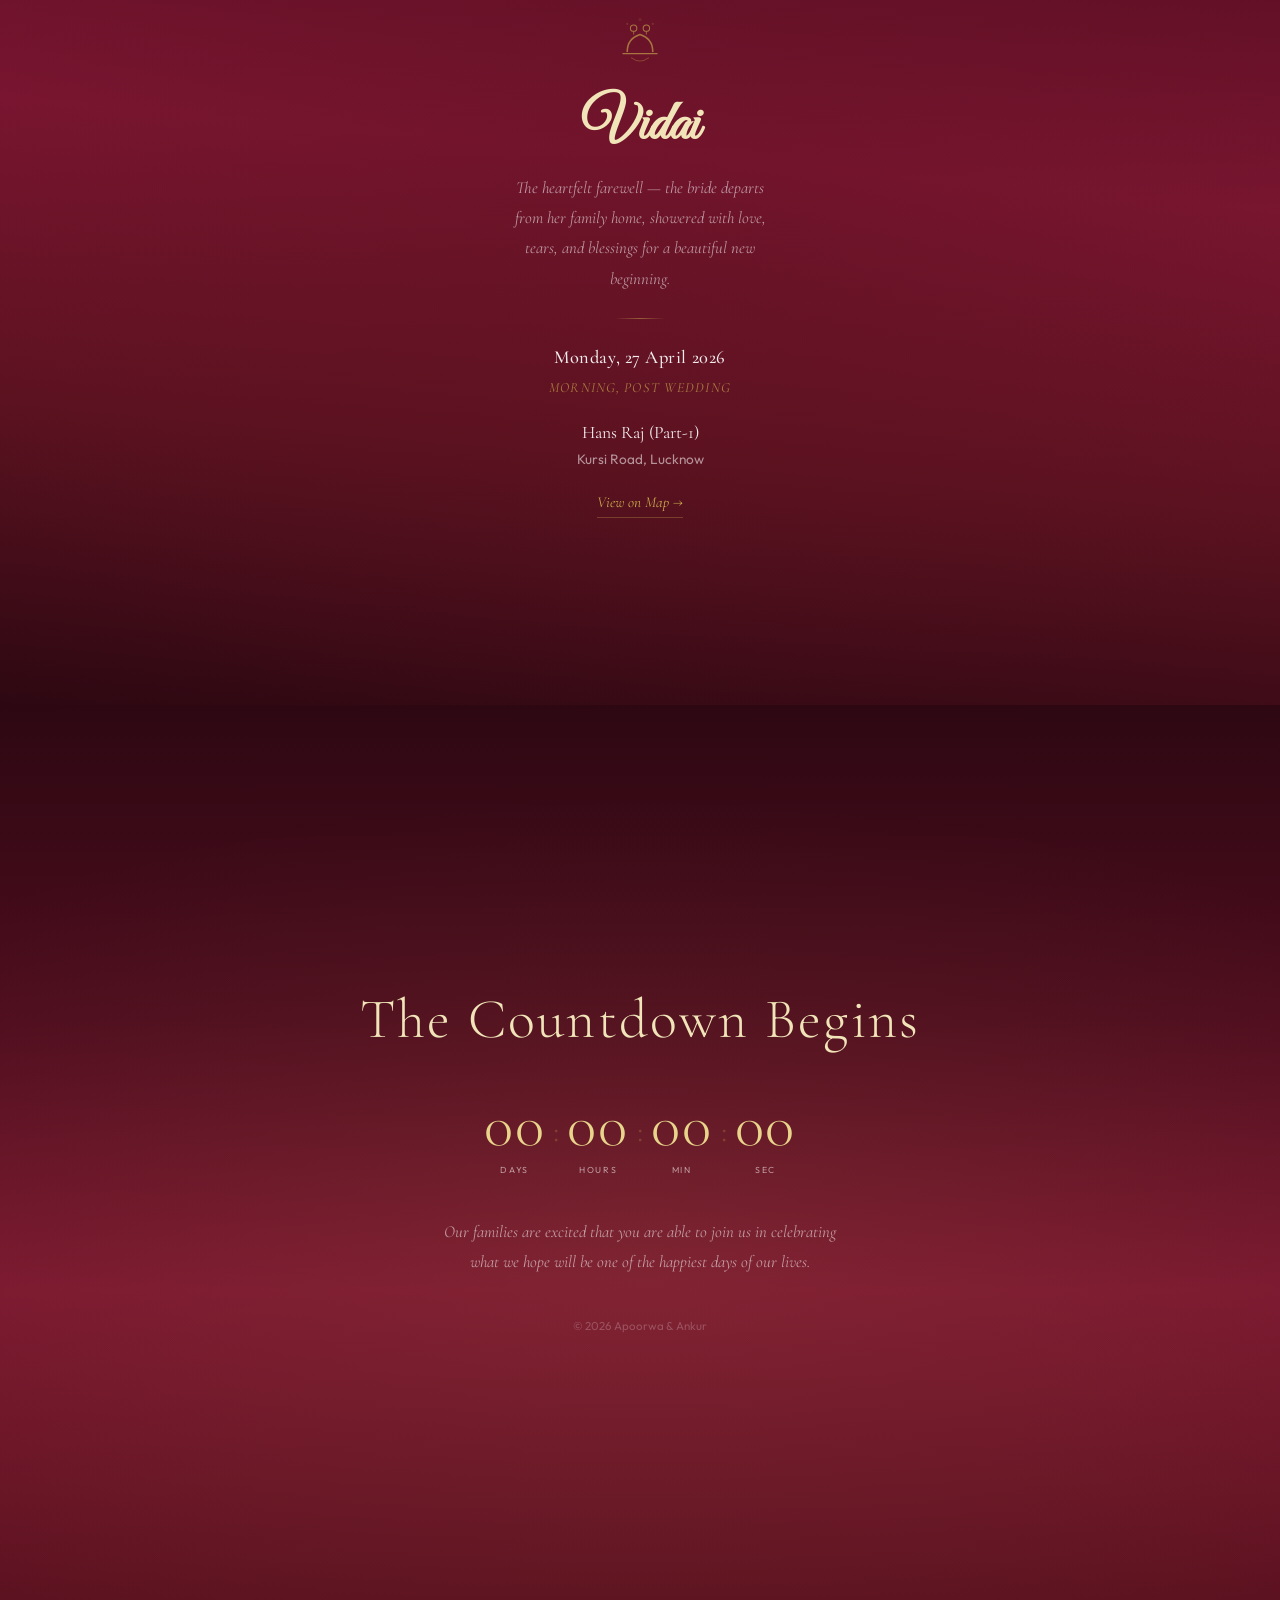
==== commit 6f5bd2ab: "Dynamic nav dots matching visible sections, sync all.html Made-with: Cursor" ====
--- a/all.html
+++ b/all.html
@@ -14,13 +14,8 @@
 </head>
 <body>
 
-<!-- Page dots nav -->
-<nav class="dots" aria-label="Page navigation">
-  <button class="dot dot--active" data-target="hero" aria-label="Hero"></button>
-  <button class="dot" data-target="invite" aria-label="Invitation"></button>
-  <button class="dot" data-target="events" aria-label="Events"></button>
-  <button class="dot" data-target="closing" aria-label="Closing"></button>
-</nav>
+<!-- Page dots nav (built dynamically by JS) -->
+<nav class="dots" id="dotsNav" aria-label="Page navigation"></nav>
 
 <!-- Music toggle -->
 <button type="button" class="music-btn" id="musicToggle" aria-pressed="false" aria-label="Play music">
